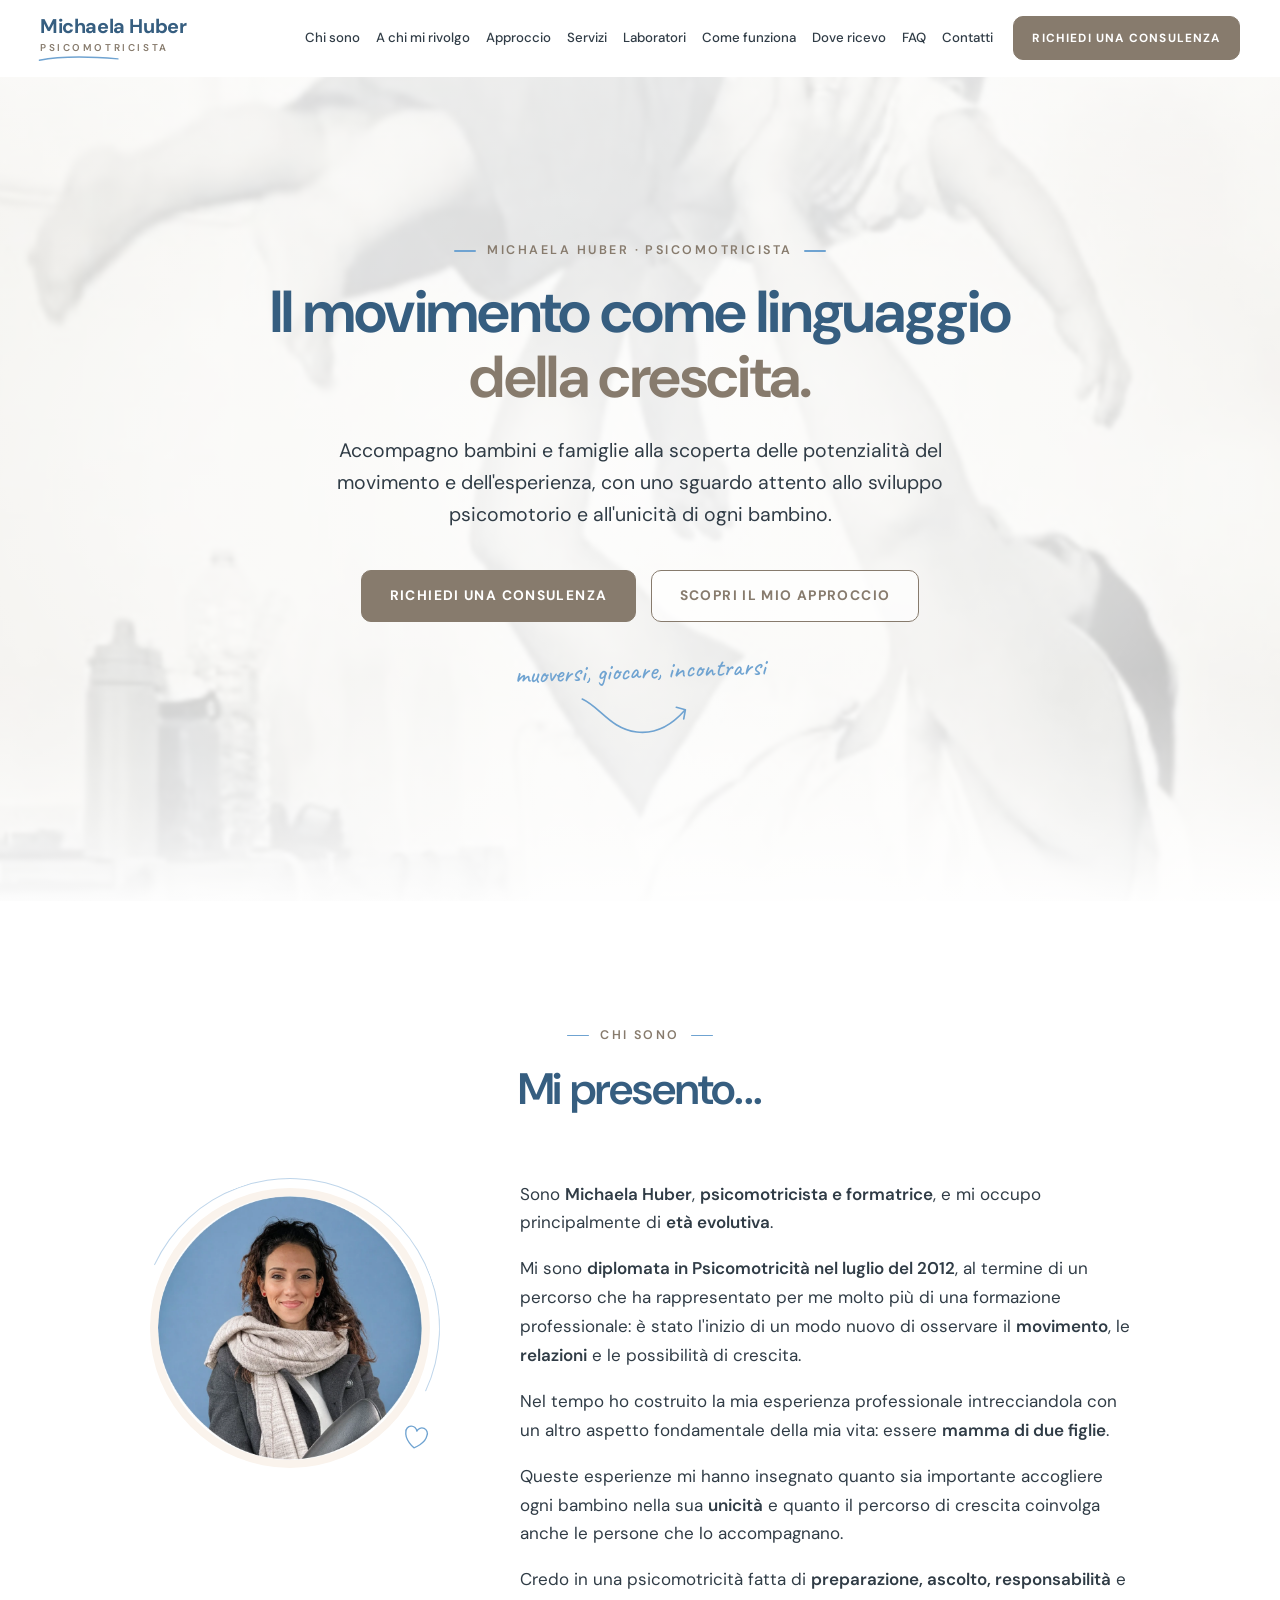
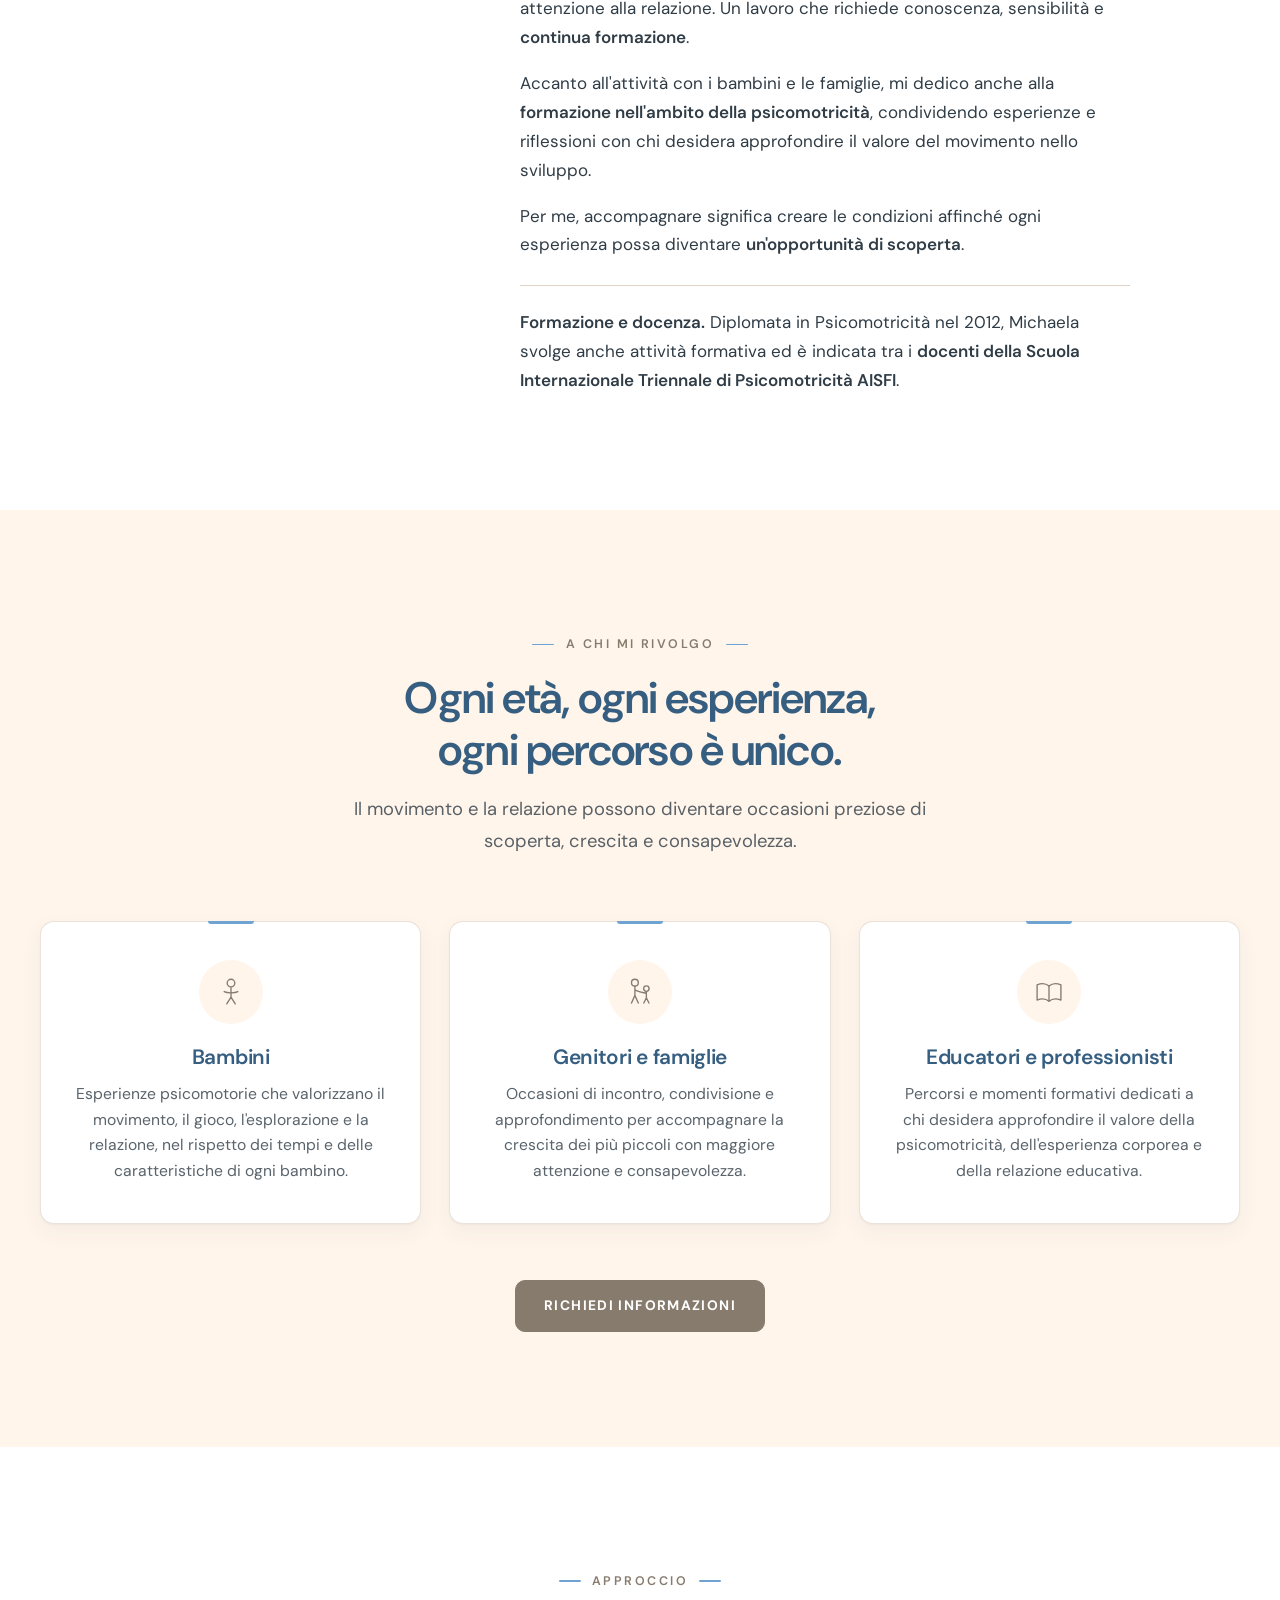
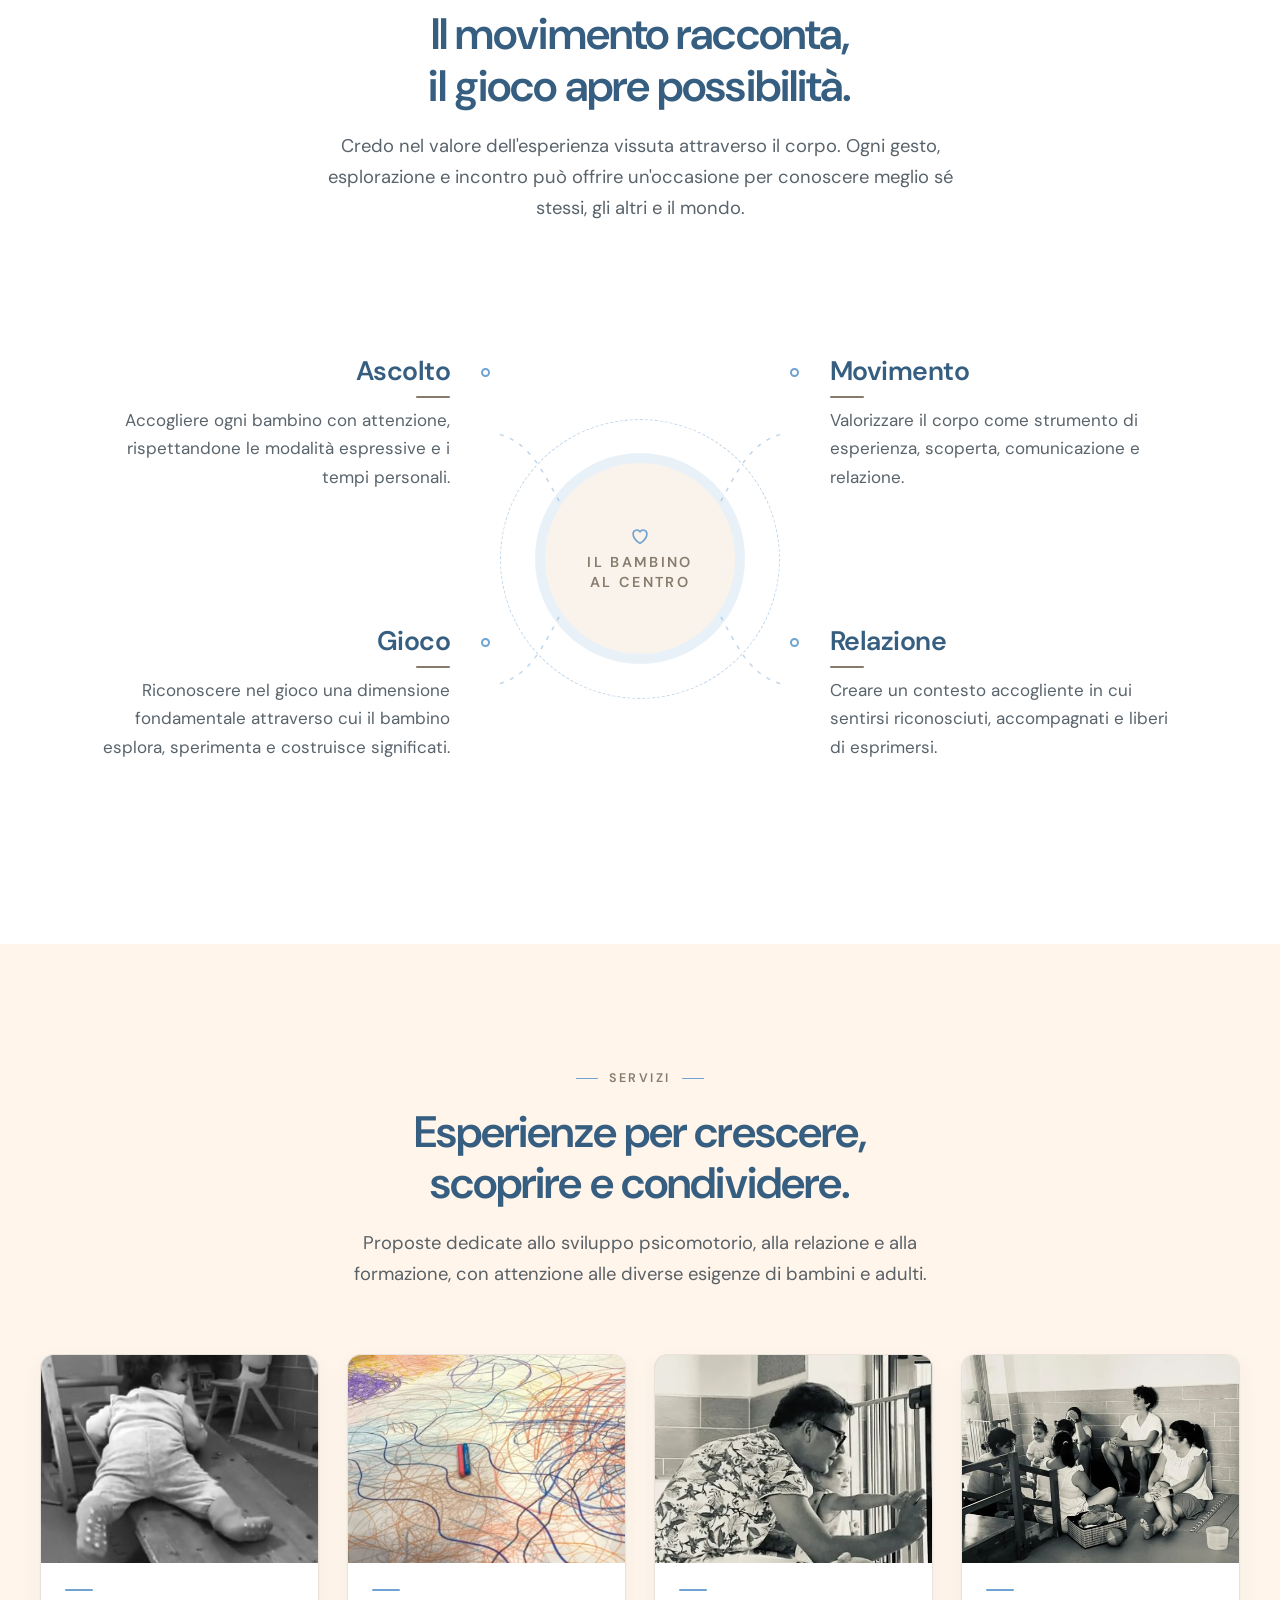
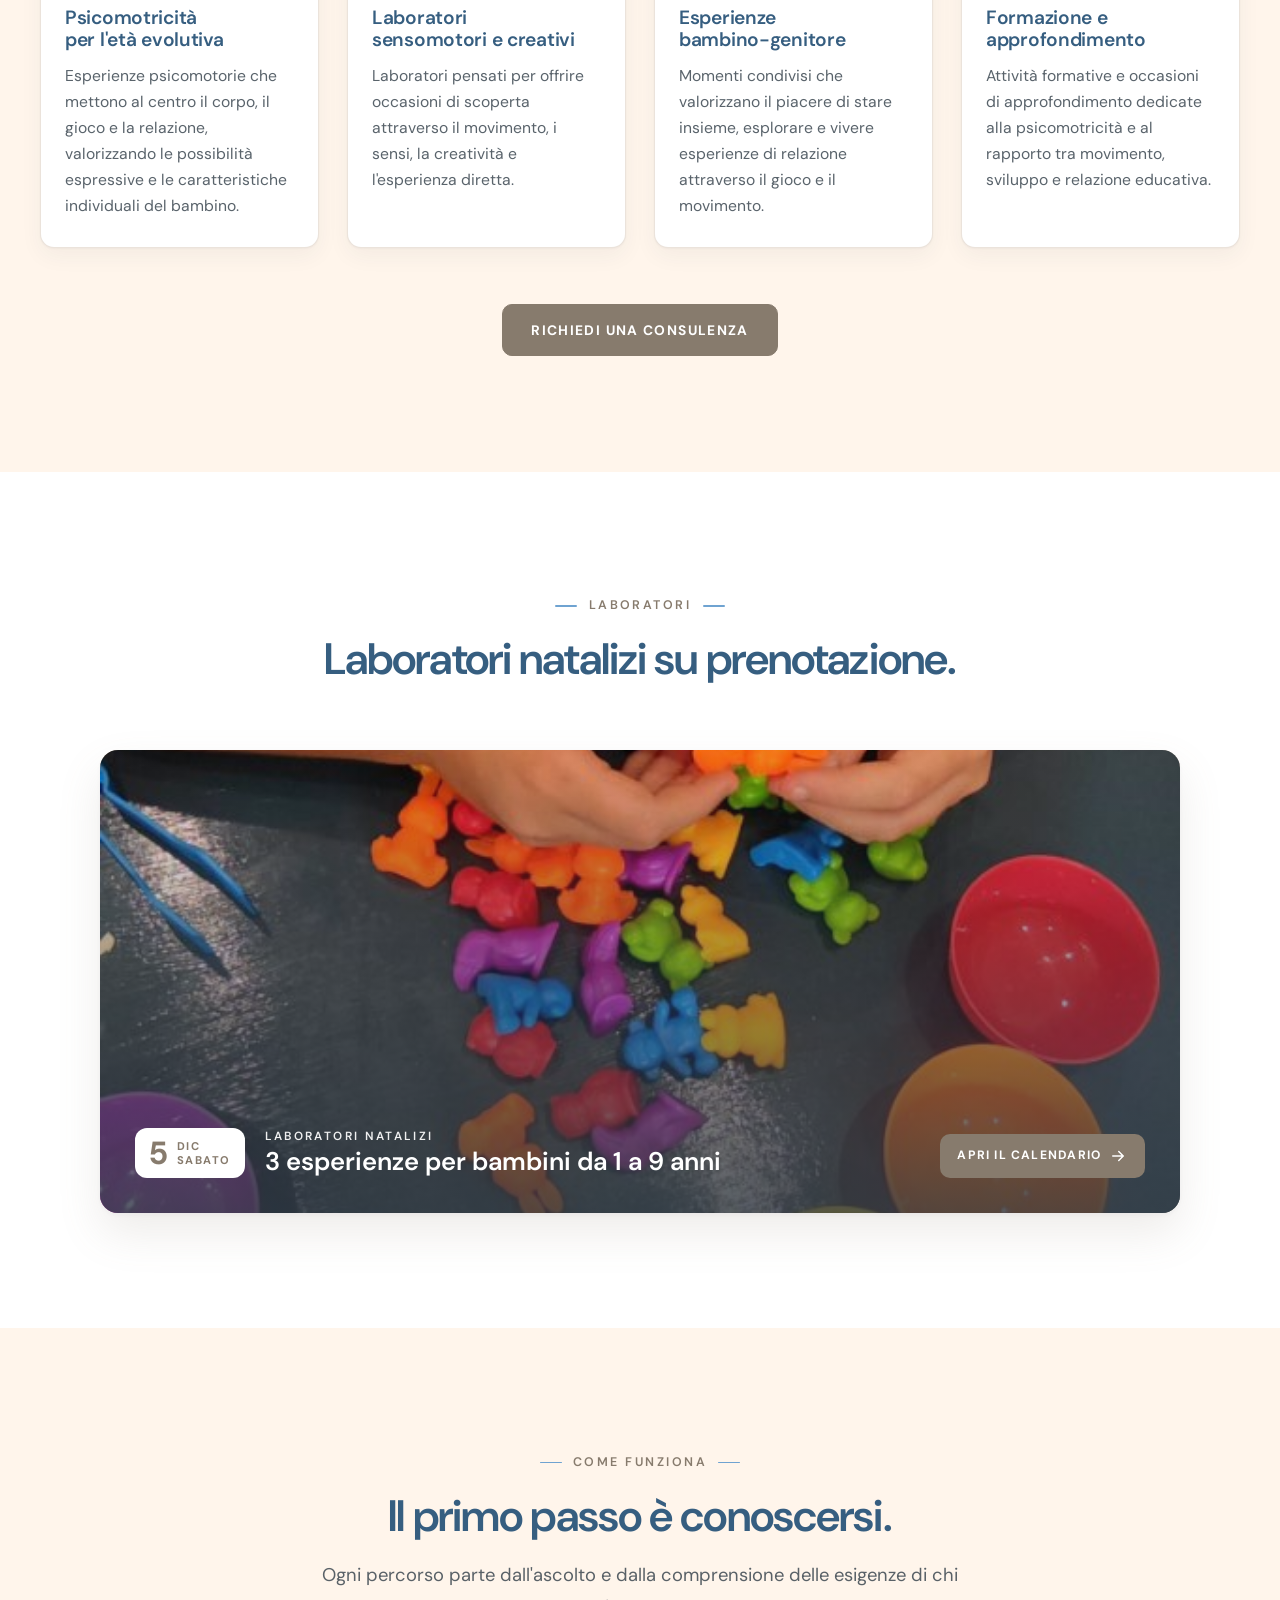
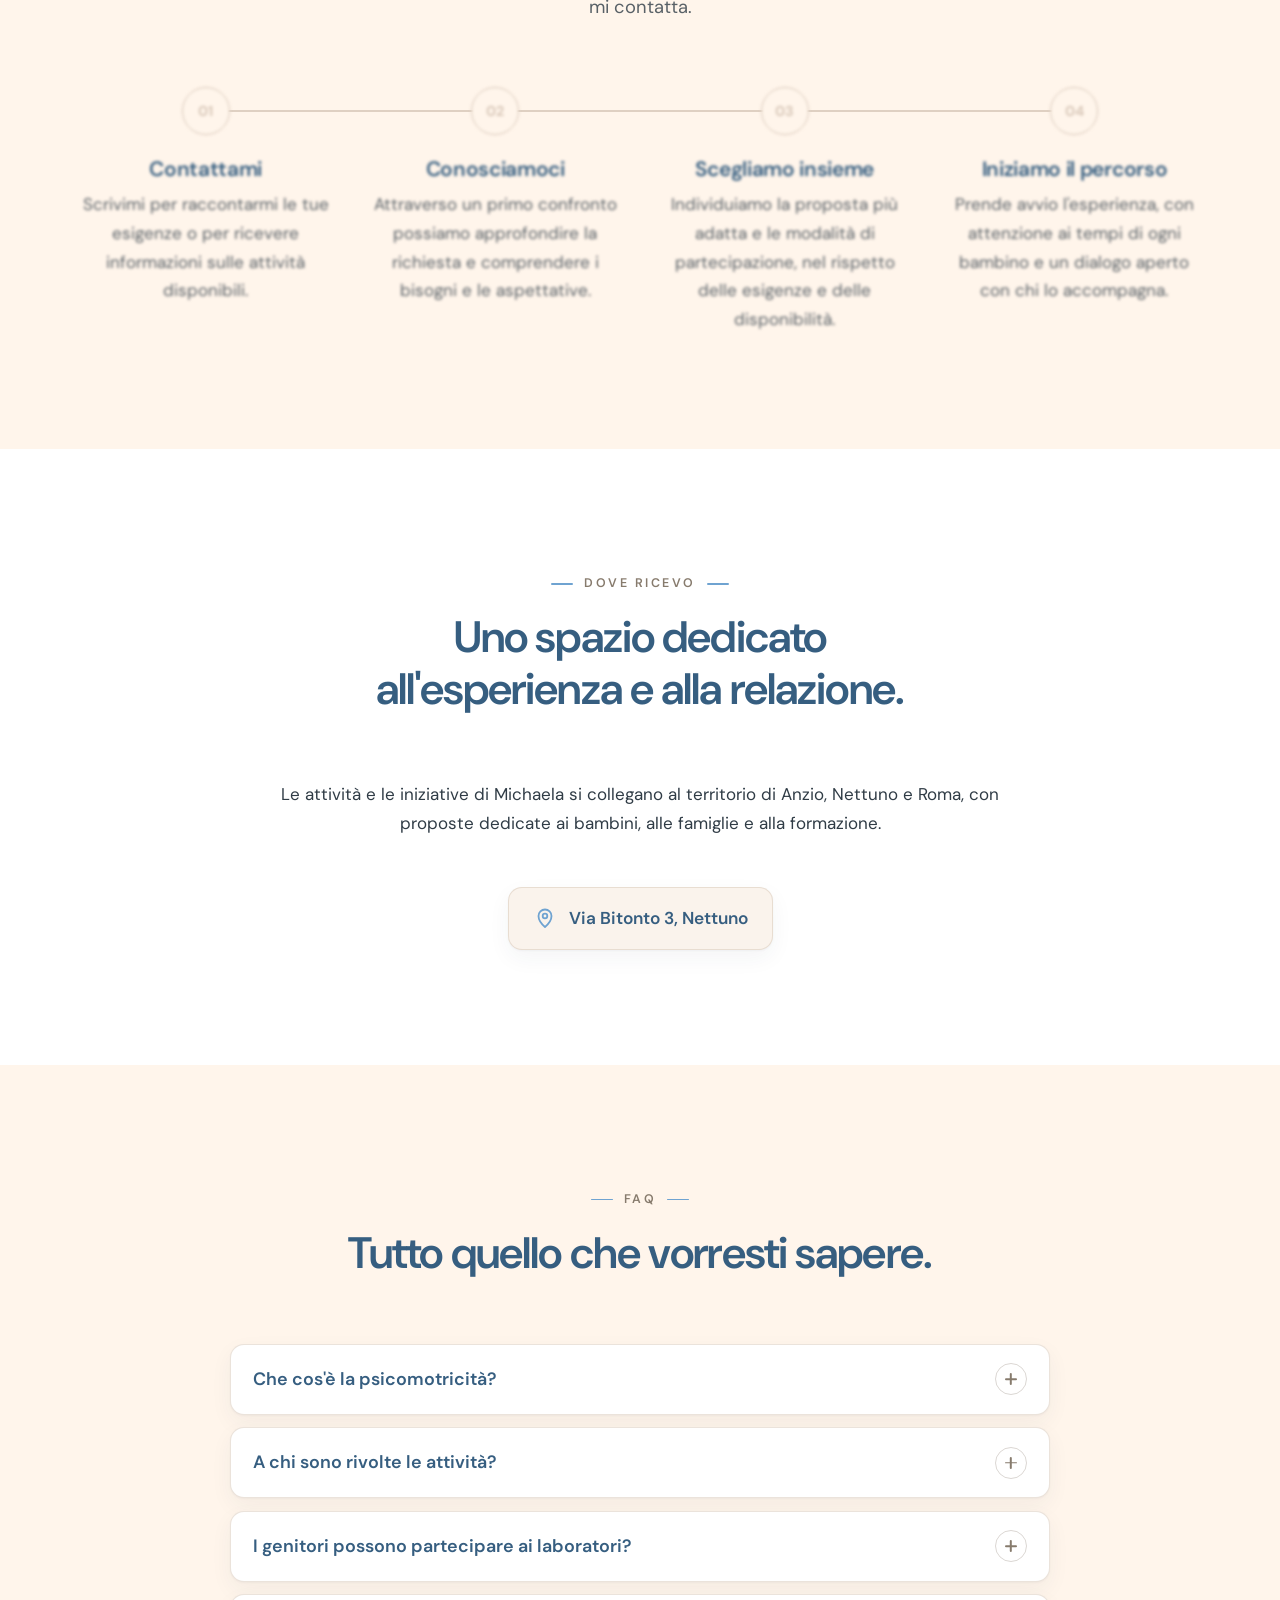
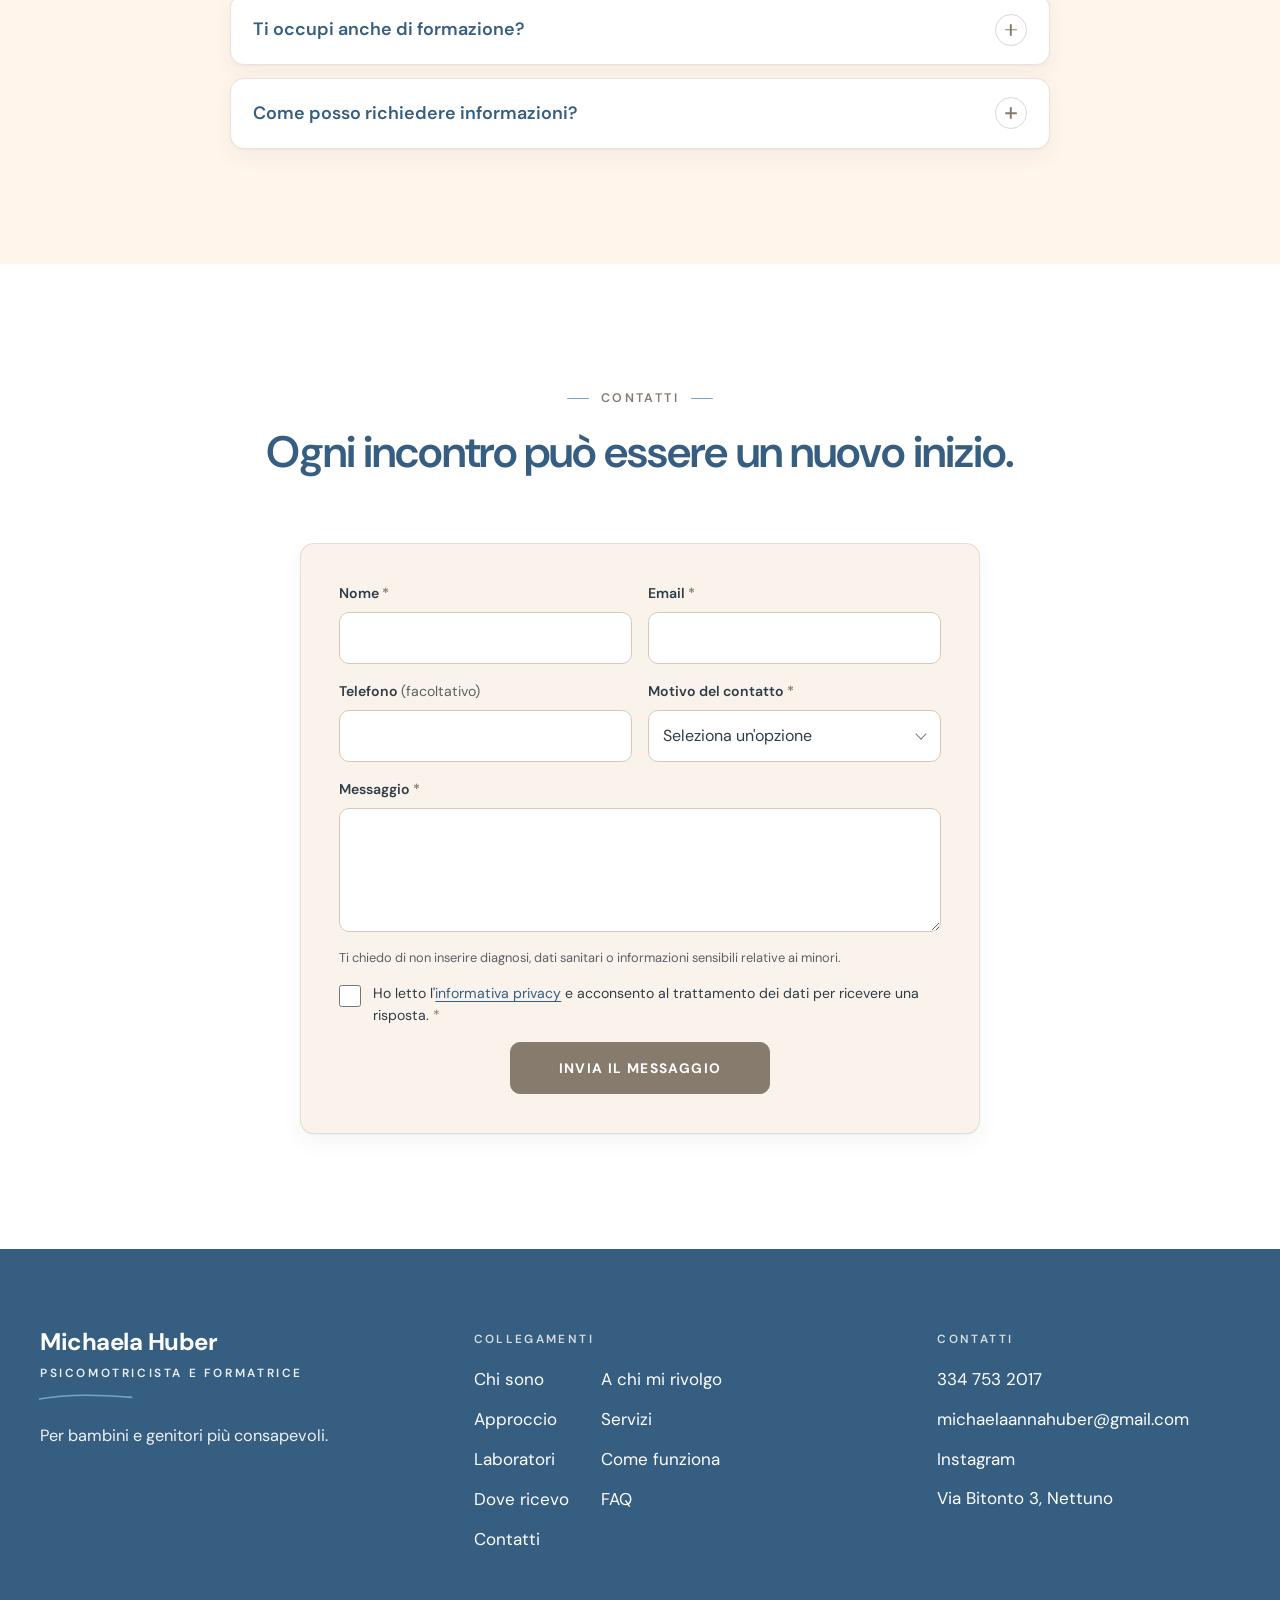
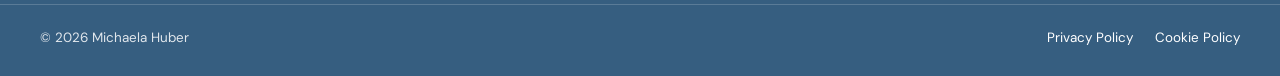
==== index.html @ 7f3aaf06 "Sito one-page Michaela Huber, psicomotricista e formatrice Co-Authored-By: Claude Opus 5.5 <noreply@" ====
<!doctype html>
<html lang="it">
<head>
  <meta charset="utf-8">
  <meta name="viewport" content="width=device-width, initial-scale=1">
  <title>Michaela Huber | Psicomotricista e Formatrice</title>
  <meta name="description" content="Scopri il percorso di Michaela Huber, psicomotricista e formatrice. Psicomotricità nell'età evolutiva, esperienze per bambini e famiglie e formazione.">
  <meta name="theme-color" content="#FFFFFF">
  <meta name="robots" content="index, follow">

  <meta property="og:type" content="website">
  <meta property="og:locale" content="it_IT">
  <meta property="og:title" content="Michaela Huber | Psicomotricista e Formatrice">
  <meta property="og:description" content="Psicomotricità nell'età evolutiva, esperienze per bambini e famiglie e formazione.">
  <meta property="og:image" content="assets/img/hero.jpg">

  <link rel="icon" href="data:image/svg+xml,%3Csvg xmlns='http://www.w3.org/2000/svg' viewBox='0 0 32 32'%3E%3Crect width='32' height='32' rx='8' fill='%23FFF5EB'/%3E%3Ctext x='16' y='21' font-family='Arial' font-weight='700' font-size='13' fill='%23877B6D' text-anchor='middle'%3EMH%3C/text%3E%3Cpath d='M8 25c5-2.5 11-2.5 16 0' stroke='%236FA3D1' stroke-width='1.6' fill='none' stroke-linecap='round'/%3E%3C/svg%3E">

  <link rel="preconnect" href="https://fonts.googleapis.com">
  <link rel="preconnect" href="https://fonts.gstatic.com" crossorigin>
  <link href="https://fonts.googleapis.com/css2?family=Caveat:wght@500;600&family=DM+Sans:opsz,wght@9..40,400;9..40,500;9..40,600;9..40,700&display=swap" rel="stylesheet">

  <link rel="preload" as="image" href="assets/img/hero.jpg">
  <link rel="stylesheet" href="assets/css/style.css">
  <script>document.documentElement.classList.add('js');</script>

  <script type="application/ld+json">
  {
    "@context": "https://schema.org",
    "@type": "Person",
    "name": "Michaela Huber",
    "jobTitle": "Psicomotricista e formatrice",
    "description": "Psicomotricista e formatrice, si occupa principalmente di età evolutiva.",
    "email": "mailto:michaelaannahuber@gmail.com",
    "telephone": "+39 334 753 2017",
    "image": "assets/img/michaela-huber.webp",
    "address": { "@type": "PostalAddress", "streetAddress": "Via Bitonto 3", "addressLocality": "Nettuno", "addressRegion": "RM", "addressCountry": "IT" },
    "sameAs": ["https://www.instagram.com/michaela.huber.psicomotricista/"],
    "knowsAbout": ["Psicomotricità", "Età evolutiva", "Formazione in psicomotricità", "Laboratori sensomotori"]
  }
  </script>
</head>
<body>

<a class="skip-link" href="#contenuto">Vai al contenuto</a>

<!-- ===================== HEADER ===================== -->
<header class="site-header" id="site-header">
  <div class="header-inner">
    <a href="#top" class="brand" aria-label="Michaela Huber, psicomotricista – torna all'inizio">
      <span class="brand-name">Michaela Huber</span>
      <span class="brand-role">Psicomotricista</span>
      <svg class="brand-stroke" viewBox="0 0 120 12" aria-hidden="true" focusable="false"><path d="M2 8.5C30 3 72 2.5 117 6.5"/></svg>
    </a>

    <nav class="main-nav" aria-label="Navigazione principale">
      <ul class="nav-list">
        <li><a href="#chi-sono">Chi sono</a></li>
        <li><a href="#a-chi-mi-rivolgo">A chi mi rivolgo</a></li>
        <li><a href="#approccio">Approccio</a></li>
        <li><a href="#servizi">Servizi</a></li>
        <li><a href="#laboratori">Laboratori</a></li>
        <li><a href="#come-funziona">Come funziona</a></li>
        <li><a href="#dove-ricevo">Dove ricevo</a></li>
        <li><a href="#faq">FAQ</a></li>
        <li><a href="#contatti">Contatti</a></li>
      </ul>
    </nav>

    <a href="#contatti" class="btn btn-primary btn-sm header-cta">Richiedi una consulenza</a>

    <button class="nav-toggle" type="button" aria-expanded="false" aria-controls="mobile-menu" aria-label="Apri il menu">
      <span class="nav-toggle-bars" aria-hidden="true"><span></span><span></span><span></span></span>
    </button>
  </div>

  <div class="mobile-menu" id="mobile-menu" hidden>
    <nav aria-label="Navigazione mobile">
      <ul>
        <li><a href="#chi-sono">Chi sono</a></li>
        <li><a href="#a-chi-mi-rivolgo">A chi mi rivolgo</a></li>
        <li><a href="#approccio">Approccio</a></li>
        <li><a href="#servizi">Servizi</a></li>
        <li><a href="#laboratori">Laboratori</a></li>
        <li><a href="#come-funziona">Come funziona</a></li>
        <li><a href="#dove-ricevo">Dove ricevo</a></li>
        <li><a href="#faq">FAQ</a></li>
        <li><a href="#contatti">Contatti</a></li>
      </ul>
      <a href="#contatti" class="btn btn-primary btn-block">Richiedi una consulenza</a>
    </nav>
  </div>
</header>

<main id="contenuto">

  <!-- ===================== HERO ===================== -->
  <section class="hero" id="top" aria-labelledby="hero-title">
    <div class="hero-media" aria-hidden="true">
      <img src="assets/img/hero.jpg" alt="" width="397" height="338" fetchpriority="high" decoding="async">
    </div>
    <div class="hero-overlay" aria-hidden="true"></div>

    <div class="container hero-content">
      <p class="eyebrow reveal">Michaela Huber · Psicomotricista</p>
      <h1 id="hero-title" class="reveal">
        <span class="h1-line">Il movimento come linguaggio</span>
        <span class="h1-line h1-accent">della crescita.</span>
      </h1>
      <p class="hero-lead reveal">Accompagno bambini e famiglie alla scoperta delle potenzialità del movimento e dell'esperienza, con uno sguardo attento allo sviluppo psicomotorio e all'unicità di ogni bambino.</p>
      <div class="hero-actions reveal">
        <a href="#contatti" class="btn btn-primary">Richiedi una consulenza</a>
        <a href="#approccio" class="btn btn-ghost">Scopri il mio approccio</a>
      </div>

      <div class="hero-doodle reveal" aria-hidden="true">
        <span class="hand-note">muoversi, giocare, incontrarsi</span>
        <svg viewBox="0 0 160 70" focusable="false">
          <path class="draw" d="M10 12c22 10 34 36 66 40 26 3 44-10 58-26"/>
          <path class="draw" d="M124 22l11 3-2 11"/>
        </svg>
      </div>
    </div>
  </section>

  <!-- ===================== CHI SONO (bianco) ===================== -->
  <section class="section bg-white" id="chi-sono" aria-labelledby="chi-sono-title">
    <div class="container about">
      <figure class="about-photo reveal">
        <div class="about-photo-ring">
          <img src="assets/img/michaela-huber.webp" alt="Ritratto di Michaela Huber, psicomotricista e formatrice" width="800" height="800" loading="lazy" decoding="async">
        </div>
        <svg class="about-doodle" viewBox="0 0 90 90" aria-hidden="true" focusable="false">
          <path d="M45 72s-24-14-24-32a12 12 0 0 1 24-6 12 12 0 0 1 24 6c0 18-24 32-24 32z"/>
        </svg>
      </figure>

      <header class="section-head about-head reveal">
        <p class="eyebrow">Chi sono</p>
        <h2 id="chi-sono-title">Mi presento...</h2>
      </header>

      <div class="about-text reveal">
        <p>Sono <strong>Michaela Huber</strong>, <strong>psicomotricista e formatrice</strong>, e mi occupo principalmente di <strong>età evolutiva</strong>.</p>
        <p>Mi sono <strong>diplomata in Psicomotricità nel luglio del 2012</strong>, al termine di un percorso che ha rappresentato per me molto più di una formazione professionale: è stato l'inizio di un modo nuovo di osservare il <strong>movimento</strong>, le <strong>relazioni</strong> e le possibilità di crescita.</p>
        <p>Nel tempo ho costruito la mia esperienza professionale intrecciandola con un altro aspetto fondamentale della mia vita: essere <strong>mamma di due figlie</strong>.</p>
        <p>Queste esperienze mi hanno insegnato quanto sia importante accogliere ogni bambino nella sua <strong>unicità</strong> e quanto il percorso di crescita coinvolga anche le persone che lo accompagnano.</p>
        <p>Credo in una psicomotricità fatta di <strong>preparazione, ascolto, responsabilità</strong> e attenzione alla relazione. Un lavoro che richiede conoscenza, sensibilità e <strong>continua formazione</strong>.</p>
        <p>Accanto all'attività con i bambini e le famiglie, mi dedico anche alla <strong>formazione nell'ambito della psicomotricità</strong>, condividendo esperienze e riflessioni con chi desidera approfondire il valore del movimento nello sviluppo.</p>
        <p>Per me, accompagnare significa creare le condizioni affinché ogni esperienza possa diventare <strong>un'opportunità di scoperta</strong>.</p>
        <p class="about-training"><strong>Formazione e docenza.</strong> Diplomata in Psicomotricità nel 2012, Michaela svolge anche attività formativa ed è indicata tra i <strong>docenti della Scuola Internazionale Triennale di Psicomotricità AISFI</strong>.</p>
      </div>
    </div>
  </section>

  <!-- ===================== A CHI MI RIVOLGO (crema) ===================== -->
  <section class="section bg-cream" id="a-chi-mi-rivolgo" aria-labelledby="target-title">
    <div class="container">
      <header class="section-head reveal">
        <p class="eyebrow">A chi mi rivolgo</p>
        <h2 id="target-title">Ogni età, ogni esperienza, ogni percorso è&nbsp;unico.</h2>
        <p class="section-lead">Il movimento e la relazione possono diventare occasioni preziose di scoperta, crescita e consapevolezza.</p>
      </header>

      <ul class="card-grid card-grid-3" role="list">
        <li class="card card-target reveal">
          <span class="card-icon" aria-hidden="true">
            <svg viewBox="0 0 40 40" focusable="false"><circle cx="20" cy="9.5" r="4.5"/><path d="M20 15v11M12 19.5c3 2 13 2 16 0M20 26l-5 8M20 26l5 8"/></svg>
          </span>
          <h3>Bambini</h3>
          <p>Esperienze psicomotorie che valorizzano il movimento, il gioco, l'esplorazione e la relazione, nel rispetto dei tempi e delle caratteristiche di ogni bambino.</p>
        </li>
        <li class="card card-target reveal">
          <span class="card-icon" aria-hidden="true">
            <svg viewBox="0 0 40 40" focusable="false"><circle cx="14" cy="9" r="4"/><circle cx="27.5" cy="16" r="3.2"/><path d="M14 13.5v10.5l-4 9M14 24l4 9M27.5 19.8v7l-3 6.2M27.5 26.8l3 6.2M14 17.5c4 2.5 9 3 13.5 4"/></svg>
          </span>
          <h3>Genitori e famiglie</h3>
          <p>Occasioni di incontro, condivisione e approfondimento per accompagnare la crescita dei più piccoli con maggiore attenzione e consapevolezza.</p>
        </li>
        <li class="card card-target reveal">
          <span class="card-icon" aria-hidden="true">
            <svg viewBox="0 0 40 40" focusable="false"><path d="M6 11.5c5-2 10-2 14 1.5 4-3.5 9-3.5 14-1.5v18c-5-2-10-2-14 1.5-4-3.5-9-3.5-14-1.5z"/><path d="M20 13v17.5"/></svg>
          </span>
          <h3>Educatori e professionisti</h3>
          <p>Percorsi e momenti formativi dedicati a chi desidera approfondire il valore della psicomotricità, dell'esperienza corporea e della relazione educativa.</p>
        </li>
      </ul>

      <div class="section-cta reveal">
        <a href="#contatti" class="btn btn-primary">Richiedi informazioni</a>
      </div>
    </div>
  </section>

  <!-- ===================== APPROCCIO (bianco) ===================== -->
  <section class="section bg-white" id="approccio" aria-labelledby="approccio-title">
    <div class="container">
      <header class="section-head reveal">
        <p class="eyebrow">Approccio</p>
        <h2 id="approccio-title">Il movimento racconta, il gioco apre&nbsp;possibilità.</h2>
        <p class="section-lead">Credo nel valore dell'esperienza vissuta attraverso il corpo. Ogni gesto, esplorazione e incontro può offrire un'occasione per conoscere meglio sé stessi, gli altri e il mondo.</p>
      </header>

      <div class="orbit reveal">
        <svg class="orbit-lines" viewBox="0 0 1000 560" preserveAspectRatio="none" aria-hidden="true" focusable="false">
          <path class="draw" d="M430 230 C 410 190, 400 160, 368 150"/>
          <path class="draw" d="M570 230 C 590 190, 600 160, 632 150"/>
          <path class="draw" d="M430 330 C 410 370, 400 400, 368 410"/>
          <path class="draw" d="M570 330 C 590 370, 600 400, 632 410"/>
        </svg>

        <div class="orbit-core" aria-hidden="true">
          <div class="orbit-ring"></div>
          <div class="orbit-ring orbit-ring-2"></div>
          <div class="orbit-center">
            <svg class="mini-heart" viewBox="0 0 24 24" focusable="false"><path d="M12 20s-7.5-4.6-7.5-10.2A4 4 0 0 1 12 7.6a4 4 0 0 1 7.5 2.2C19.5 15.4 12 20 12 20z"/></svg>
            <span class="orbit-label">il bambino<br>al centro</span>
          </div>
        </div>

        <ul class="orbit-list" role="list">
          <li class="orbit-item orbit-tl">
            <h3>Ascolto</h3>
            <p>Accogliere ogni bambino con attenzione, rispettandone le modalità espressive e i tempi personali.</p>
          </li>
          <li class="orbit-item orbit-tr">
            <h3>Movimento</h3>
            <p>Valorizzare il corpo come strumento di esperienza, scoperta, comunicazione e relazione.</p>
          </li>
          <li class="orbit-item orbit-bl">
            <h3>Gioco</h3>
            <p>Riconoscere nel gioco una dimensione fondamentale attraverso cui il bambino esplora, sperimenta e costruisce significati.</p>
          </li>
          <li class="orbit-item orbit-br">
            <h3>Relazione</h3>
            <p>Creare un contesto accogliente in cui sentirsi riconosciuti, accompagnati e liberi di esprimersi.</p>
          </li>
        </ul>
      </div>
    </div>
  </section>

  <!-- ===================== SERVIZI (crema) ===================== -->
  <section class="section bg-cream" id="servizi" aria-labelledby="servizi-title">
    <div class="container">
      <header class="section-head reveal">
        <p class="eyebrow">Servizi</p>
        <h2 id="servizi-title">Esperienze per crescere, scoprire e&nbsp;condividere.</h2>
        <p class="section-lead">Proposte dedicate allo sviluppo psicomotorio, alla relazione e alla formazione, con attenzione alle diverse esigenze di bambini e adulti.</p>
      </header>

      <ul class="card-grid card-grid-4" role="list">
        <li class="card card-service reveal">
          <div class="card-media">
            <img src="assets/img/servizio-psicomotricita.jpg" alt="Una bambina piccola si arrampica a carponi su una panca inclinata in legno" width="289" height="279" loading="lazy" decoding="async">
          </div>
          <div class="card-body">
            <h3>Psicomotricità per l'età evolutiva</h3>
            <p>Esperienze psicomotorie che mettono al centro il corpo, il gioco e la relazione, valorizzando le possibilità espressive e le caratteristiche individuali del bambino.</p>
          </div>
        </li>
        <li class="card card-service reveal">
          <div class="card-media">
            <img src="assets/img/servizio-laboratori.jpg" alt="Un grande foglio ricoperto di segni e tracce colorate fatte con i pastelli" width="399" height="356" loading="lazy" decoding="async">
          </div>
          <div class="card-body">
            <h3>Laboratori sensomotori e creativi</h3>
            <p>Laboratori pensati per offrire occasioni di scoperta attraverso il movimento, i sensi, la creatività e l'esperienza diretta.</p>
          </div>
        </li>
        <li class="card card-service reveal">
          <div class="card-media">
            <img src="assets/img/servizio-bambino-genitore.jpg" alt="Un adulto e un bambino guardano insieme oltre un cancelletto, vicini e complici" width="340" height="386" loading="lazy" decoding="async">
          </div>
          <div class="card-body">
            <h3>Esperienze bambino-genitore</h3>
            <p>Momenti condivisi che valorizzano il piacere di stare insieme, esplorare e vivere esperienze di relazione attraverso il gioco e il movimento.</p>
          </div>
        </li>
        <li class="card card-service reveal">
          <div class="card-media">
            <img src="assets/img/servizio-formazione.jpg" alt="Un gruppo di adulti seduti a terra in cerchio durante un incontro, con una bambina" width="575" height="414" loading="lazy" decoding="async">
          </div>
          <div class="card-body">
            <h3>Formazione e approfondimento</h3>
            <p>Attività formative e occasioni di approfondimento dedicate alla psicomotricità e al rapporto tra movimento, sviluppo e relazione educativa.</p>
          </div>
        </li>
      </ul>

      <div class="section-cta reveal">
        <a href="#contatti" class="btn btn-primary">Richiedi una consulenza</a>
      </div>
    </div>
  </section>

  <!-- ===================== LABORATORI (bianco) ===================== -->
  <section class="section bg-white" id="laboratori" aria-labelledby="lab-title">
    <div class="container">
      <header class="section-head reveal">
        <p class="eyebrow">Laboratori</p>
        <h2 id="lab-title">Laboratori natalizi su&nbsp;prenotazione.</h2>
      </header>

      <button type="button" class="lab-cover reveal" id="lab-open" aria-haspopup="dialog" aria-controls="lab-dialog">
        <img src="assets/img/laboratori-copertina.jpg" alt="" width="575" height="405" loading="lazy" decoding="async">
        <span class="lab-cover-shade" aria-hidden="true"></span>
        <span class="lab-cover-content">
          <span class="lab-cover-date">
            <span class="lab-cover-day">5</span>
            <span class="lab-cover-month">dic<br>sabato</span>
          </span>
          <span class="lab-cover-text">
            <span class="lab-cover-kicker">Laboratori natalizi</span>
            <span class="lab-cover-title">3 esperienze per bambini da 1 a 9 anni</span>
          </span>
          <span class="lab-cover-cta">Apri il calendario
            <svg viewBox="0 0 24 24" aria-hidden="true" focusable="false"><path d="M5 12h13M13 6l6 6-6 6"/></svg>
          </span>
        </span>
      </button>
    </div>

    <dialog class="lab-dialog" id="lab-dialog" aria-labelledby="lab-dialog-title">
      <div class="lab-dialog-inner">
        <button type="button" class="lab-close" data-close aria-label="Chiudi il calendario">
          <svg viewBox="0 0 24 24" aria-hidden="true" focusable="false"><path d="M6 6l12 12M18 6L6 18"/></svg>
        </button>

        <p class="eyebrow">Calendario laboratori</p>
        <h2 id="lab-dialog-title" class="lab-dialog-title">Laboratori natalizi</h2>

        <div class="lab-layout">
          <div class="cal" aria-label="Dicembre 2026">
            <p class="cal-month">Dicembre 2026</p>
            <div class="cal-grid" role="presentation">
              <span class="cal-dow">L</span><span class="cal-dow">M</span><span class="cal-dow">M</span><span class="cal-dow">G</span><span class="cal-dow">V</span><span class="cal-dow">S</span><span class="cal-dow">D</span>
              <span></span>
              <span>1</span><span>2</span><span>3</span><span>4</span><span class="cal-event" aria-label="Sabato 5 dicembre: 3 laboratori">5</span><span>6</span>
              <span>7</span><span>8</span><span>9</span><span>10</span><span>11</span><span>12</span><span>13</span>
              <span>14</span><span>15</span><span>16</span><span>17</span><span>18</span><span>19</span><span>20</span>
              <span>21</span><span>22</span><span>23</span><span>24</span><span>25</span><span>26</span><span>27</span>
              <span>28</span><span>29</span><span>30</span><span>31</span>
            </div>
            <p class="cal-legend"><span class="cal-dot" aria-hidden="true"></span> Sabato 5 dicembre · 3 laboratori</p>
          </div>

          <ul class="lab-list" role="list">
            <li class="lab-item">
              <p class="lab-time">10.00 – 11.00</p>
              <h3>Tracce d'Inverno</h3>
              <p class="lab-desc">Esplorazioni sensomotorie condivise per piccolissimi e genitori.</p>
              <p class="lab-age">Bambini da 1 a 2 anni con il genitore</p>
              <button type="button" class="btn btn-primary btn-sm" data-book="Tracce d'Inverno – sabato 5 dicembre, 10.00–11.00 (1-2 anni con il genitore)">Prenota</button>
            </li>
            <li class="lab-item">
              <p class="lab-time">11.15 – 12.15</p>
              <h3>Storie da Vivere</h3>
              <p class="lab-desc">Laboratorio creativo con lettura animata.</p>
              <p class="lab-age">Bambini dai 3 ai 5 anni</p>
              <button type="button" class="btn btn-primary btn-sm" data-book="Storie da Vivere – sabato 5 dicembre, 11.15–12.15 (3-5 anni)">Prenota</button>
            </li>
            <li class="lab-item">
              <p class="lab-time">15.00 – 16.30</p>
              <h3>Un sasso per te</h3>
              <p class="lab-desc">Lettura e atelier artistico coi sassi.</p>
              <p class="lab-age">Bambini dai 6 ai 9 anni</p>
              <button type="button" class="btn btn-primary btn-sm" data-book="Un sasso per te – sabato 5 dicembre, 15.00–16.30 (6-9 anni)">Prenota</button>
            </li>
          </ul>
        </div>
        <p class="lab-note">Partecipazione su prenotazione · Via Bitonto 3, Nettuno</p>
      </div>
    </dialog>
  </section>

  <!-- ===================== COME FUNZIONA (crema) ===================== -->
  <section class="section bg-cream" id="come-funziona" aria-labelledby="come-title">
    <div class="container">
      <header class="section-head reveal">
        <p class="eyebrow">Come funziona</p>
        <h2 id="come-title">Il primo passo è conoscersi.</h2>
        <p class="section-lead">Ogni percorso parte dall'ascolto e dalla comprensione delle esigenze di chi mi contatta.</p>
      </header>

      <div class="journey" id="journey">
        <div class="journey-track" aria-hidden="true"><span class="journey-fill"></span></div>
        <ol class="journey-steps" role="list">
          <li class="jstep">
            <span class="jstep-dot" aria-hidden="true"><span>01</span></span>
            <h3><span class="visually-hidden">Passaggio 1: </span>Contattami</h3>
            <p>Scrivimi per raccontarmi le tue esigenze o per ricevere informazioni sulle attività disponibili.</p>
          </li>
          <li class="jstep">
            <span class="jstep-dot" aria-hidden="true"><span>02</span></span>
            <h3><span class="visually-hidden">Passaggio 2: </span>Conosciamoci</h3>
            <p>Attraverso un primo confronto possiamo approfondire la richiesta e comprendere i bisogni e le aspettative.</p>
          </li>
          <li class="jstep">
            <span class="jstep-dot" aria-hidden="true"><span>03</span></span>
            <h3><span class="visually-hidden">Passaggio 3: </span>Scegliamo insieme</h3>
            <p>Individuiamo la proposta più adatta e le modalità di partecipazione, nel rispetto delle esigenze e delle disponibilità.</p>
          </li>
          <li class="jstep">
            <span class="jstep-dot" aria-hidden="true"><span>04</span></span>
            <h3><span class="visually-hidden">Passaggio 4: </span>Iniziamo il percorso</h3>
            <p>Prende avvio l'esperienza, con attenzione ai tempi di ogni bambino e un dialogo aperto con chi lo accompagna.</p>
          </li>
        </ol>
      </div>
    </div>
  </section>

  <!-- ===================== DOVE RICEVO (bianco) ===================== -->
  <section class="section bg-white" id="dove-ricevo" aria-labelledby="dove-title">
    <div class="container">
      <header class="section-head reveal">
        <p class="eyebrow">Dove ricevo</p>
        <h2 id="dove-title">Uno spazio dedicato all'esperienza e alla&nbsp;relazione.</h2>
      </header>

      <div class="where reveal">
        <p>Le attività e le iniziative di Michaela si collegano al territorio di Anzio, Nettuno e Roma, con proposte dedicate ai bambini, alle famiglie e alla formazione.</p>
        <a class="address-box" href="https://www.google.com/maps/search/?api=1&query=Via+Bitonto+3+Nettuno" target="_blank" rel="noopener">
          <svg viewBox="0 0 24 24" aria-hidden="true" focusable="false"><path d="M12 21s-6.5-5.6-6.5-11a6.5 6.5 0 0 1 13 0c0 5.4-6.5 11-6.5 11z"/><circle cx="12" cy="10" r="2.3"/></svg>
          <span>Via Bitonto 3, Nettuno<span class="visually-hidden"> (apre la mappa in una nuova scheda)</span></span>
        </a>
      </div>
    </div>
  </section>

  <!-- ===================== FAQ (crema) ===================== -->
  <section class="section bg-cream" id="faq" aria-labelledby="faq-title">
    <div class="container">
      <header class="section-head reveal">
        <p class="eyebrow">FAQ</p>
        <h2 id="faq-title">Tutto quello che vorresti sapere.</h2>
      </header>

      <div class="faq reveal">
        <div class="faq-item">
          <h3 class="faq-q"><button type="button" aria-expanded="false" aria-controls="faq-a1" id="faq-q1"><span>Che cos'è la psicomotricità?</span><span class="faq-icon" aria-hidden="true"></span></button></h3>
          <div class="faq-a" id="faq-a1" role="region" aria-labelledby="faq-q1">
            <div class="faq-a-inner"><p>Per me la psicomotricità è un modo di valorizzare il rapporto tra movimento, esperienza corporea, espressione e relazione. Nell'età evolutiva, il gioco e l'esplorazione possono diventare strumenti importanti per accompagnare il percorso di crescita.</p></div>
          </div>
        </div>
        <div class="faq-item">
          <h3 class="faq-q"><button type="button" aria-expanded="false" aria-controls="faq-a2" id="faq-q2"><span>A chi sono rivolte le attività?</span><span class="faq-icon" aria-hidden="true"></span></button></h3>
          <div class="faq-a" id="faq-a2" role="region" aria-labelledby="faq-q2">
            <div class="faq-a-inner"><p>Lavoro principalmente nell'ambito dell'età evolutiva e propongo esperienze rivolte anche alle famiglie e ai professionisti dell'educazione. Le fasce d'età e le attività disponibili possono variare in base alla proposta.</p></div>
          </div>
        </div>
        <div class="faq-item">
          <h3 class="faq-q"><button type="button" aria-expanded="false" aria-controls="faq-a3" id="faq-q3"><span>I genitori possono partecipare ai laboratori?</span><span class="faq-icon" aria-hidden="true"></span></button></h3>
          <div class="faq-a" id="faq-a3" role="region" aria-labelledby="faq-q3">
            <div class="faq-a-inner"><p>Sì, alcune delle esperienze che propongo prevedono la partecipazione condivisa di bambini e genitori. Le modalità dipendono dal laboratorio e le comunico per ciascuna iniziativa.</p></div>
          </div>
        </div>
        <div class="faq-item">
          <h3 class="faq-q"><button type="button" aria-expanded="false" aria-controls="faq-a4" id="faq-q4"><span>Ti occupi anche di formazione?</span><span class="faq-icon" aria-hidden="true"></span></button></h3>
          <div class="faq-a" id="faq-a4" role="region" aria-labelledby="faq-q4">
            <div class="faq-a-inner"><p>Sì, la formazione è parte del mio percorso professionale: sono tra i docenti della Scuola Internazionale Triennale di Psicomotricità AISFI.</p></div>
          </div>
        </div>
        <div class="faq-item">
          <h3 class="faq-q"><button type="button" aria-expanded="false" aria-controls="faq-a5" id="faq-q5"><span>Come posso richiedere informazioni?</span><span class="faq-icon" aria-hidden="true"></span></button></h3>
          <div class="faq-a" id="faq-a5" role="region" aria-labelledby="faq-q5">
            <div class="faq-a-inner"><p>Puoi chiamarmi al <a href="tel:+393347532017">334 753 2017</a>, scrivermi a <a href="mailto:michaelaannahuber@gmail.com">michaelaannahuber@gmail.com</a>, contattarmi sul mio profilo <a href="https://www.instagram.com/michaela.huber.psicomotricista/" target="_blank" rel="noopener">Instagram</a> oppure compilare il modulo qui sotto: ti risponderò il prima possibile.</p></div>
          </div>
        </div>
      </div>
    </div>
  </section>

  <!-- ===================== CONTATTI (bianco) ===================== -->
  <section class="section bg-white" id="contatti" aria-labelledby="contatti-title">
    <div class="container">
      <header class="section-head reveal">
        <p class="eyebrow">Contatti</p>
        <h2 id="contatti-title">Ogni incontro può essere un nuovo&nbsp;inizio.</h2>
      </header>

      <div class="contact-form-wrap reveal">
        <form class="contact-form" id="contact-form" novalidate>
          <div class="field-row">
            <div class="field">
              <label for="f-nome">Nome <span class="req" aria-hidden="true">*</span></label>
              <input id="f-nome" name="nome" type="text" autocomplete="name" required>
              <p class="field-error" id="f-nome-err"></p>
            </div>
            <div class="field">
              <label for="f-email">Email <span class="req" aria-hidden="true">*</span></label>
              <input id="f-email" name="email" type="email" autocomplete="email" required>
              <p class="field-error" id="f-email-err"></p>
            </div>
          </div>

          <div class="field-row">
            <div class="field">
              <label for="f-tel">Telefono <span class="optional">(facoltativo)</span></label>
              <input id="f-tel" name="telefono" type="tel" autocomplete="tel" inputmode="tel">
            </div>
            <div class="field">
              <label for="f-motivo">Motivo del contatto <span class="req" aria-hidden="true">*</span></label>
              <div class="select-wrap">
                <select id="f-motivo" name="motivo" required>
                  <option value="">Seleziona un'opzione</option>
                  <option>Informazioni sulla psicomotricità</option>
                  <option>Laboratori per bambini</option>
                  <option>Attività bambino-genitore</option>
                  <option>Formazione</option>
                  <option>Altre informazioni</option>
                </select>
              </div>
              <p class="field-error" id="f-motivo-err"></p>
            </div>
          </div>

          <div class="field">
            <label for="f-messaggio">Messaggio <span class="req" aria-hidden="true">*</span></label>
            <textarea id="f-messaggio" name="messaggio" rows="4" required aria-describedby="f-messaggio-hint"></textarea>
            <p class="field-hint" id="f-messaggio-hint">Ti chiedo di non inserire diagnosi, dati sanitari o informazioni sensibili relative ai minori.</p>
            <p class="field-error" id="f-messaggio-err"></p>
          </div>

          <div class="hp" aria-hidden="true">
            <label for="f-sito">Lascia vuoto questo campo</label>
            <input id="f-sito" name="_gotcha" type="text" tabindex="-1" autocomplete="off">
          </div>

          <div class="field field-check">
            <input id="f-privacy" name="privacy" type="checkbox" required>
            <label for="f-privacy">Ho letto l'<a href="privacy-policy.html">informativa privacy</a> e acconsento al trattamento dei dati per ricevere una risposta. <span class="req" aria-hidden="true">*</span></label>
            <p class="field-error" id="f-privacy-err"></p>
          </div>

          <button type="submit" class="btn btn-primary btn-submit">Invia il messaggio</button>
          <p class="form-status" id="form-status" role="status" aria-live="polite"></p>
        </form>
      </div>
    </div>
  </section>

</main>

<!-- ===================== FOOTER ===================== -->
<footer class="site-footer">
  <div class="container footer-inner">
    <div class="footer-brand">
      <p class="footer-name">Michaela Huber</p>
      <p class="footer-role">Psicomotricista e formatrice</p>
      <svg class="footer-stroke" viewBox="0 0 120 12" aria-hidden="true" focusable="false"><path d="M2 8.5C30 3 72 2.5 117 6.5"/></svg>
      <p class="footer-tagline">Per bambini e genitori più consapevoli.</p>
    </div>

    <nav class="footer-col footer-nav" aria-label="Collegamenti nel footer">
      <p class="footer-title">Collegamenti</p>
      <ul>
        <li><a href="#chi-sono">Chi sono</a></li>
        <li><a href="#a-chi-mi-rivolgo">A chi mi rivolgo</a></li>
        <li><a href="#approccio">Approccio</a></li>
        <li><a href="#servizi">Servizi</a></li>
        <li><a href="#laboratori">Laboratori</a></li>
        <li><a href="#come-funziona">Come funziona</a></li>
        <li><a href="#dove-ricevo">Dove ricevo</a></li>
        <li><a href="#faq">FAQ</a></li>
        <li><a href="#contatti">Contatti</a></li>
      </ul>
    </nav>

    <div class="footer-col">
      <p class="footer-title">Contatti</p>
      <ul>
        <li><a href="tel:+393347532017">334 753 2017</a></li>
        <li><a href="mailto:michaelaannahuber@gmail.com">michaelaannahuber@gmail.com</a></li>
        <li><a href="https://www.instagram.com/michaela.huber.psicomotricista/" target="_blank" rel="noopener">Instagram<span class="visually-hidden"> (si apre in una nuova scheda)</span></a></li>
        <li>Via Bitonto 3, Nettuno</li>
      </ul>
    </div>
  </div>

  <div class="container footer-bottom">
    <p>© <span id="year">2026</span> Michaela Huber</p>
    <ul class="footer-legal">
      <li><a href="privacy-policy.html">Privacy Policy</a></li>
      <li><a href="cookie-policy.html">Cookie Policy</a></li>
    </ul>
  </div>
</footer>

<script src="assets/js/main.js" defer></script>
</body>
</html>
---- assets/css/style.css ----
/* ==========================================================
   Michaela Huber — Psicomotricista e formatrice
   Sfondi sezione alternati: #FFFFFF / #FFF5EB
   Accenti e CTA: #877B6D · Tocchi azzurri: #6FA3D1
   Palette di supporto: #FAF3EC #365E80 #D8C7B8 #303C46
   ========================================================== */

:root {
  --white: #FFFFFF;
  --cream: #FFF5EB;
  --ivory: #FAF3EC;
  --accent: #877B6D;
  --sky: #6FA3D1;
  --blue: #365E80;
  --sand: #D8C7B8;
  --ink: #303C46;

  --ink-soft: rgba(48, 60, 70, .8);
  --line: rgba(216, 199, 184, .8);
  --line-soft: rgba(216, 199, 184, .5);
  --sky-15: rgba(111, 163, 209, .15);
  --sky-30: rgba(111, 163, 209, .3);
  --sky-45: rgba(111, 163, 209, .45);
  --accent-15: rgba(135, 123, 109, .15);
  --accent-30: rgba(135, 123, 109, .3);
  --shadow-sm: 0 1px 2px rgba(48, 60, 70, .04), 0 8px 22px rgba(48, 60, 70, .05);
  --shadow-md: 0 2px 4px rgba(48, 60, 70, .04), 0 20px 44px rgba(135, 123, 109, .14);

  --font-sans: "DM Sans", system-ui, -apple-system, "Segoe UI", Roboto, Arial, sans-serif;
  --font-hand: "Caveat", "Segoe Print", cursive;

  --container: 1200px;
  --gutter: clamp(1rem, 4vw, 2.5rem);
  --section-y: clamp(4.5rem, 9vw, 7.5rem);
  --radius: 14px;
  --radius-sm: 10px;
  --header-h: 76px;

  --ease: cubic-bezier(.22, .61, .36, 1);
  --t-fast: 220ms;
  --t-med: 420ms;
  color-scheme: light;
}

/* ---------- Reset ---------- */
*, *::before, *::after { box-sizing: border-box; }
html { -webkit-text-size-adjust: 100%; scroll-behavior: smooth; }
body {
  margin: 0; font-family: var(--font-sans);
  font-size: clamp(1rem, .96rem + .2vw, 1.0625rem); line-height: 1.7;
  color: var(--ink); background: var(--white);
  -webkit-font-smoothing: antialiased; overflow-x: hidden;
}
img, svg { display: block; max-width: 100%; }
img { height: auto; }
a { color: var(--blue); text-underline-offset: .2em; text-decoration-thickness: 1px; }
a:hover { color: var(--accent); }
h1, h2, h3 { margin: 0; color: var(--blue); font-weight: 600; line-height: 1.18; letter-spacing: -.015em; text-wrap: balance; }
p { margin: 0 0 1em; }
p:last-child { margin-bottom: 0; }
ul, ol { margin: 0; padding: 0; }
[role="list"] { list-style: none; }
button, input, select, textarea { font: inherit; color: inherit; }
[hidden] { display: none !important; }
strong { font-weight: 600; color: var(--ink); }
:focus-visible { outline: 2px solid var(--accent); outline-offset: 3px; border-radius: 4px; }

.visually-hidden { position: absolute !important; width: 1px; height: 1px; padding: 0; margin: -1px; overflow: hidden; clip: rect(0 0 0 0); white-space: nowrap; border: 0; }
.skip-link { position: absolute; left: 1rem; top: -100px; z-index: 300; background: var(--accent); color: var(--white); padding: .75rem 1rem; border-radius: 8px; font-weight: 600; text-decoration: none; }
.skip-link:focus { top: 1rem; color: var(--white); }

.container { width: 100%; max-width: calc(var(--container) + var(--gutter) * 2); margin-inline: auto; padding-inline: var(--gutter); }
section[id] { scroll-margin-top: calc(var(--header-h) + 4px); }

/* ---------- Sezioni ---------- */
.section { padding-block: var(--section-y); position: relative; overflow-x: clip; }
.bg-white { background: var(--white); }
.bg-cream { background: var(--cream); }
/* superfici: sempre diverse dallo sfondo della sezione */
.bg-white { --surface: var(--ivory); }
.bg-cream { --surface: var(--white); }

.eyebrow {
  display: inline-flex; align-items: center; gap: .7rem; margin: 0 0 1.1rem;
  font-size: .78rem; font-weight: 600; letter-spacing: .2em; text-transform: uppercase; color: var(--accent);
}
.eyebrow::before, .eyebrow::after { content: ""; width: 22px; height: 1.5px; border-radius: 2px; background: var(--sky); }
h1 { font-size: clamp(2.1rem, 1.3rem + 3.4vw, 3.7rem); font-weight: 650; letter-spacing: -.028em; line-height: 1.1; }
h2 { font-size: clamp(1.75rem, 1.25rem + 2.1vw, 2.75rem); letter-spacing: -.02em; }
h3 { font-size: clamp(1.15rem, 1.08rem + .3vw, 1.3rem); }

.section-head { max-width: 760px; margin: 0 auto clamp(2.5rem, 5vw, 4rem); text-align: center; }
.section-lead { margin: 1.1rem auto 0; max-width: 640px; font-size: clamp(1.03rem, 1rem + .25vw, 1.15rem); color: var(--ink-soft); }
.section-cta { display: flex; justify-content: center; margin-top: clamp(2.5rem, 5vw, 3.5rem); }

.hand-note { font-family: var(--font-hand); font-size: clamp(1.35rem, 1.2rem + .5vw, 1.65rem); font-weight: 500; color: var(--sky); line-height: 1.1; }

/* ---------- Bottoni ---------- */
.btn {
  display: inline-flex; align-items: center; justify-content: center; gap: .5rem;
  min-height: 52px; padding: .9rem 1.75rem;
  border: 1.5px solid var(--accent); border-radius: 10px;
  background: var(--accent); color: var(--white);
  font-size: .86rem; font-weight: 700; letter-spacing: .1em; text-transform: uppercase;
  text-decoration: none; text-align: center; line-height: 1.25; cursor: pointer;
  transition: box-shadow var(--t-fast) var(--ease), transform var(--t-fast) var(--ease), background-color var(--t-fast), color var(--t-fast), border-color var(--t-fast);
}
.btn:hover { color: var(--white); box-shadow: 0 0 0 4px var(--sky-45), 0 10px 24px rgba(135, 123, 109, .22); transform: translateY(-1px); }
.btn:active { transform: none; }
.btn:focus-visible { outline: 2px solid var(--ink); outline-offset: 3px; }
.btn-ghost { background: transparent; color: var(--accent); }
.btn-ghost:hover { background: var(--white); color: var(--accent); border-color: var(--sky); box-shadow: 0 0 0 4px var(--sky-30); }
.btn-sm { min-height: 44px; padding: .7rem 1.15rem; font-size: .74rem; }
.btn-block { width: 100%; }

/* ==========================================================
   HEADER
   ========================================================== */
.site-header {
  position: sticky; top: 0; z-index: 100;
  background: rgba(255, 255, 255, .94);
  -webkit-backdrop-filter: saturate(1.2) blur(10px); backdrop-filter: saturate(1.2) blur(10px);
  border-bottom: 1px solid transparent;
  transition: border-color var(--t-fast), box-shadow var(--t-fast);
}
.site-header.is-scrolled { border-color: var(--line-soft); box-shadow: 0 6px 24px rgba(48, 60, 70, .05); }
.header-inner {
  display: flex; align-items: center; gap: 1.25rem; min-height: var(--header-h);
  max-width: 1440px; margin-inline: auto; padding-inline: var(--gutter);
}
.brand { position: relative; display: inline-flex; flex-direction: column; flex: none; text-decoration: none; padding-bottom: 6px; margin-right: auto; line-height: 1; }
.brand-name { font-size: 1.24rem; font-weight: 700; letter-spacing: -.02em; color: var(--blue); white-space: nowrap; }
.brand-role { margin-top: .38rem; font-size: .62rem; font-weight: 600; letter-spacing: .26em; text-transform: uppercase; color: var(--accent); }
.brand-stroke { position: absolute; left: -2px; bottom: -4px; width: 82px; height: 9px; }
.brand-stroke path, .footer-stroke path { fill: none; stroke: var(--sky); stroke-width: 2; stroke-linecap: round; }

.main-nav, .header-cta { display: none; }
.nav-list { display: flex; align-items: center; gap: clamp(.85rem, 1.25vw, 1.5rem); list-style: none; }
.nav-list a {
  position: relative; display: inline-block; padding: .5rem 0; white-space: nowrap;
  font-size: clamp(.8rem, .62rem + .26vw, .9rem); font-weight: 500; color: var(--ink); text-decoration: none;
}
.nav-list a::after { content: ""; position: absolute; left: 0; right: 0; bottom: .2rem; height: 1.5px; border-radius: 2px; background: var(--sky); transform: scaleX(0); transform-origin: left; transition: transform var(--t-fast) var(--ease); }
.nav-list a:hover, .nav-list a[aria-current="true"] { color: var(--accent); }
.nav-list a:hover::after, .nav-list a[aria-current="true"]::after { transform: scaleX(1); }

.nav-toggle { display: inline-flex; align-items: center; justify-content: center; width: 48px; height: 48px; margin-right: -8px; border: 0; background: transparent; border-radius: 10px; cursor: pointer; }
.nav-toggle-bars { position: relative; width: 24px; height: 16px; }
.nav-toggle-bars span { position: absolute; left: 0; height: 2px; border-radius: 2px; background: var(--accent); transition: transform var(--t-fast) var(--ease), opacity var(--t-fast), top var(--t-fast) var(--ease); }
.nav-toggle-bars span:nth-child(1) { top: 0; width: 24px; }
.nav-toggle-bars span:nth-child(2) { top: 7px; width: 18px; }
.nav-toggle-bars span:nth-child(3) { top: 14px; width: 24px; }
.nav-toggle[aria-expanded="true"] .nav-toggle-bars span:nth-child(1) { top: 7px; transform: rotate(45deg); }
.nav-toggle[aria-expanded="true"] .nav-toggle-bars span:nth-child(2) { opacity: 0; }
.nav-toggle[aria-expanded="true"] .nav-toggle-bars span:nth-child(3) { top: 7px; transform: rotate(-45deg); }

.mobile-menu { position: absolute; left: 0; right: 0; top: 100%; background: var(--white); border-top: 1px solid var(--line-soft); box-shadow: 0 24px 40px rgba(48, 60, 70, .10); max-height: calc(100vh - var(--header-h)); overflow-y: auto; animation: menuIn var(--t-fast) var(--ease); }
.mobile-menu nav { padding: .5rem var(--gutter) 1.5rem; }
.mobile-menu ul { list-style: none; margin-bottom: 1.25rem; }
.mobile-menu li + li { border-top: 1px solid var(--line-soft); }
.mobile-menu ul a { display: flex; align-items: center; min-height: 50px; font-size: 1.05rem; font-weight: 500; color: var(--ink); text-decoration: none; }
.mobile-menu ul a:hover { color: var(--accent); }
@keyframes menuIn { from { opacity: 0; transform: translateY(-6px); } to { opacity: 1; transform: none; } }

/* desktop: tutte le voci su una riga + CTA a destra; burger solo da mobile/tablet */
@media (min-width: 1100px) {
  .main-nav { display: block; }
  .header-cta { display: inline-flex; flex: none; }
  .nav-toggle, .mobile-menu { display: none !important; }
  .header-inner { gap: clamp(1rem, 1.6vw, 2rem); }
}
@media (min-width: 1100px) and (max-width: 1279px) {
  .brand-name { font-size: 1.1rem; }
  .header-cta { padding-inline: .9rem; font-size: .68rem; letter-spacing: .07em; }
}

/* ==========================================================
   HERO
   ========================================================== */
.hero {
  position: relative; isolation: isolate; overflow: hidden; display: flex; align-items: center;
  min-height: clamp(580px, calc(100svh - var(--header-h)), 880px);
  padding-block: clamp(4.5rem, 10vh, 7.5rem) clamp(4rem, 9vh, 6.5rem);
  background: var(--white); text-align: center;
}
.hero-media { position: absolute; inset: 0; z-index: -2; }
.hero-media img { width: 100%; height: 100%; object-fit: cover; object-position: 50% 30%; filter: blur(1.5px); transform: scale(1.04); }
.hero-overlay {
  position: absolute; inset: 0; z-index: -1;
  background:
    radial-gradient(ellipse 68% 64% at 50% 50%, rgba(255, 255, 255, .92) 0%, rgba(255, 255, 255, .84) 55%, rgba(255, 255, 255, .66) 100%),
    linear-gradient(180deg, rgba(255, 255, 255, .5) 0%, rgba(255, 255, 255, 0) 25%, rgba(255, 255, 255, 0) 72%, rgba(255, 255, 255, .95) 100%);
}
.hero-content { display: flex; flex-direction: column; align-items: center; max-width: 1040px; }
.h1-line { display: block; }
.h1-accent { color: var(--accent); }
@media (min-width: 900px) { .h1-line { white-space: nowrap; } }
.hero-lead { max-width: 640px; margin: 1.6rem auto 0; font-size: clamp(1.05rem, .98rem + .4vw, 1.22rem); line-height: 1.65; color: var(--ink); }
.hero-actions { display: flex; flex-wrap: wrap; justify-content: center; gap: .9rem; margin-top: 2.4rem; }
.hero-actions .btn-ghost { background: rgba(255, 255, 255, .7); }
.hero-doodle { margin-top: 2.2rem; display: flex; flex-direction: column; align-items: center; }
.hero-doodle .hand-note { transform: rotate(-2deg); }
.hero-doodle svg { width: 132px; height: 58px; margin-top: .2rem; }
.hero-doodle path { fill: none; stroke: var(--sky); stroke-width: 2; stroke-linecap: round; stroke-linejoin: round; }

.js .draw { stroke-dasharray: 1000; stroke-dashoffset: 1000; }
.js .is-visible .draw { animation: draw 1.6s var(--ease) .3s forwards; }
.js .hero-doodle.is-visible .draw + .draw { animation-delay: 1.2s; }
@keyframes draw { to { stroke-dashoffset: 0; } }

/* ==========================================================
   CHI SONO
   ========================================================== */
.about { display: grid; grid-template-columns: 1fr; grid-template-areas: "photo" "head" "text"; column-gap: clamp(3rem, 7vw, 6rem); }
.about-photo { grid-area: photo; position: relative; margin: 0 auto 2.25rem; width: min(70%, 220px); }
.about-head { grid-area: head; }
.about-text { grid-area: text; max-width: 660px; margin-inline: auto; }
.about-photo-ring { position: relative; border-radius: 50%; aspect-ratio: 1 / 1; padding: 8px; background: var(--ivory); }
.about-photo-ring::before { content: ""; position: absolute; inset: -10px; border-radius: 50%; border: 1.5px solid var(--sky-45); border-left-color: transparent; border-bottom-color: transparent; transform: rotate(-20deg); }
.about-photo img { width: 100%; height: 100%; aspect-ratio: 1 / 1; object-fit: cover; object-position: 50% 35%; border-radius: 50%; }
.about-doodle { position: absolute; right: -6px; bottom: 4%; width: 40px; height: 40px; transform: rotate(10deg); }
.about-doodle path { fill: none; stroke: var(--sky); stroke-width: 3; stroke-linejoin: round; }
.about-text p { color: var(--ink); }
.about-training { margin-top: 1.6rem !important; padding-top: 1.4rem; border-top: 1px solid var(--line); }

@media (min-width: 900px) {
  .about { grid-template-columns: 280px minmax(0, 1fr); grid-template-areas: "head head" "photo text"; align-items: start; max-width: 1060px; }
  .about-photo { width: 100%; margin: .5rem 0 0; position: sticky; top: calc(var(--header-h) + 2.5rem); }
  .about-text { margin-inline: 0; max-width: none; }
}

/* ==========================================================
   CARD
   ========================================================== */
.card-grid { display: grid; gap: clamp(1.1rem, 2.2vw, 1.75rem); list-style: none; }
.card {
  position: relative; display: flex; flex-direction: column; height: 100%;
  background: var(--surface, var(--white)); border: 1px solid var(--line-soft); border-radius: var(--radius); box-shadow: var(--shadow-sm);
  transition: transform var(--t-med) var(--ease), box-shadow var(--t-med) var(--ease), border-color var(--t-med);
}
.card:hover { transform: translateY(-3px); box-shadow: var(--shadow-md); border-color: var(--sky-30); }
.card h3 { margin-bottom: .7rem; }
.card p { color: var(--ink-soft); font-size: .98rem; line-height: 1.65; }

.card-grid-3 { grid-template-columns: 1fr; max-width: 520px; margin-inline: auto; }
.card-target { padding: clamp(1.9rem, 3vw, 2.5rem) clamp(1.6rem, 2.6vw, 2.2rem); text-align: center; align-items: center; }
.card-target::before { content: ""; position: absolute; top: -1px; left: 50%; width: 46px; height: 3px; border-radius: 0 0 3px 3px; background: var(--sky); transform: translateX(-50%); }
.card-icon { display: grid; place-items: center; width: 64px; height: 64px; margin-bottom: 1.3rem; border-radius: 50%; background: var(--cream); }
.card-icon svg { width: 34px; height: 34px; }
.card-icon svg * { fill: none; stroke: var(--accent); stroke-width: 1.6; stroke-linecap: round; stroke-linejoin: round; }
@media (min-width: 820px) { .card-grid-3 { grid-template-columns: repeat(3, 1fr); max-width: none; } }

/* servizi: 4 card identiche */
.card-grid-4 { grid-template-columns: 1fr; max-width: 520px; margin-inline: auto; grid-auto-rows: 1fr; }
.card-service { overflow: hidden; }
.card-media { position: relative; aspect-ratio: 4 / 3; overflow: hidden; background: var(--sand); flex: none; }
.card-media img { width: 100%; height: 100%; object-fit: cover; transition: transform 700ms var(--ease); }
.card-service:nth-child(3) .card-media img { object-position: 50% 20%; }
.card-service:hover .card-media img { transform: scale(1.04); }
.card-body { flex: 1; padding: 1.6rem 1.5rem 1.8rem; }
.card-body::before { content: ""; display: block; width: 28px; height: 2px; border-radius: 2px; margin-bottom: 1rem; background: var(--sky); }
.card-service h3 { font-size: clamp(1.1rem, 1.05rem + .2vw, 1.2rem); }
@media (min-width: 640px) { .card-grid-4 { grid-template-columns: repeat(2, 1fr); max-width: none; } }
@media (min-width: 1100px) { .card-grid-4 { grid-template-columns: repeat(4, 1fr); } }

/* ==========================================================
   APPROCCIO — composizione "orbita", senza box né numeri
   ========================================================== */
.orbit { position: relative; max-width: 1080px; margin-inline: auto; }
.orbit-lines { display: none; }
.orbit-core { position: relative; width: 190px; height: 190px; margin: 0 auto 2.75rem; display: grid; place-items: center; }
.orbit-ring { position: absolute; inset: 0; border-radius: 50%; border: 1.5px dashed var(--sky-45); }
.orbit-ring-2 { inset: 16%; border: 0; background: var(--ivory); box-shadow: 0 0 0 10px var(--sky-15); }
.orbit-center { position: relative; display: flex; flex-direction: column; align-items: center; gap: .3rem; text-align: center; }
.orbit-label { font-size: .8rem; font-weight: 600; letter-spacing: .16em; text-transform: uppercase; line-height: 1.4; color: var(--accent); }
.mini-heart { width: 22px; height: 22px; }
.mini-heart path { fill: none; stroke: var(--sky); stroke-width: 1.8; stroke-linejoin: round; }

.orbit-list { position: relative; display: grid; gap: 2.2rem; list-style: none; padding-left: 1.75rem; }
.orbit-list::before { content: ""; position: absolute; left: 5px; top: .6rem; bottom: .6rem; width: 1px; background: linear-gradient(var(--sky-45), var(--accent-30)); }
.orbit-item { position: relative; }
.orbit-item::before { content: ""; position: absolute; left: calc(-1.75rem + 1px); top: .45rem; width: 9px; height: 9px; border-radius: 50%; background: var(--white); border: 2px solid var(--sky); }
.orbit-item h3 { margin-bottom: .5rem; font-size: clamp(1.35rem, 1.2rem + .6vw, 1.75rem); font-weight: 600; letter-spacing: -.02em; color: var(--blue); }
.orbit-item h3::after { content: ""; display: block; width: 34px; height: 2px; margin-top: .55rem; border-radius: 2px; background: var(--accent); }
.orbit-item p { color: var(--ink-soft); max-width: 420px; }

@media (min-width: 900px) {
  .orbit { display: grid; grid-template-columns: minmax(0, 1fr) 300px minmax(0, 1fr); grid-template-rows: auto auto; align-items: center; min-height: 540px; }
  .orbit-lines { display: block; position: absolute; inset: 0; width: 100%; height: 100%; pointer-events: none; }
  .orbit-lines path { fill: none; stroke: var(--sky-45); stroke-width: 1.5; stroke-dasharray: 4 7; vector-effect: non-scaling-stroke; }
  .js .orbit-lines .draw { stroke-dasharray: 4 7; stroke-dashoffset: 0; opacity: 0; transition: opacity 1s var(--ease) .4s; }
  .js .orbit.is-visible .orbit-lines .draw { animation: none; opacity: 1; }
  .orbit-core { grid-column: 2; grid-row: 1 / span 2; width: 280px; height: 280px; margin: 0 auto; }
  .orbit-label { font-size: .9rem; }
  .orbit-list { display: contents; }
  .orbit-list::before { display: none; }
  .orbit-item { padding: 1.5rem 0; }
  .orbit-item::before { top: auto; }
  .orbit-tl { grid-column: 1; grid-row: 1; text-align: right; padding-right: 2.5rem; }
  .orbit-tr { grid-column: 3; grid-row: 1; padding-left: 2.5rem; }
  .orbit-bl { grid-column: 1; grid-row: 2; text-align: right; padding-right: 2.5rem; }
  .orbit-br { grid-column: 3; grid-row: 2; padding-left: 2.5rem; }
  .orbit-tl::before, .orbit-bl::before { left: auto; right: 0; top: 2.3rem; }
  .orbit-tr::before, .orbit-br::before { left: 0; top: 2.3rem; }
  .orbit-tl h3::after, .orbit-bl h3::after { margin-left: auto; }
  .orbit-tl p, .orbit-bl p { margin-left: auto; }
  /* cerchio che "respira" una volta all'ingresso */
  .js .orbit.is-visible .orbit-ring { animation: ringIn 1.2s var(--ease) both; }
  @keyframes ringIn { from { transform: scale(.85) rotate(-25deg); opacity: 0; } to { transform: none; opacity: 1; } }
}

/* ==========================================================
   LABORATORI
   ========================================================== */
.lab-cover {
  position: relative; display: block; width: 100%; max-width: 1080px; margin-inline: auto; padding: 0;
  aspect-ratio: 16 / 10; border: 0; border-radius: 18px; overflow: hidden; cursor: pointer; text-align: left;
  background: var(--sand); box-shadow: var(--shadow-md); isolation: isolate;
  transition: transform var(--t-med) var(--ease), box-shadow var(--t-med) var(--ease);
}
.lab-cover img { position: absolute; inset: 0; width: 100%; height: 100%; object-fit: cover; z-index: -2; transition: transform 900ms var(--ease); }
.lab-cover-shade { position: absolute; inset: 0; z-index: -1; background: linear-gradient(0deg, rgba(48, 60, 70, .82) 0%, rgba(48, 60, 70, .45) 45%, rgba(48, 60, 70, .05) 100%); }
.lab-cover:hover { transform: translateY(-3px); box-shadow: 0 0 0 4px var(--sky-30), var(--shadow-md); }
.lab-cover:hover img { transform: scale(1.04); }
.lab-cover:focus-visible { outline: 3px solid var(--sky); outline-offset: 4px; }
.lab-cover-content { position: absolute; left: 0; right: 0; bottom: 0; display: flex; flex-wrap: wrap; align-items: flex-end; gap: 1rem 1.25rem; padding: clamp(1.1rem, 3vw, 2.2rem); color: var(--white); }
.lab-cover-date { display: flex; align-items: center; gap: .55rem; padding: .55rem .85rem; border-radius: 12px; background: var(--white); color: var(--accent); }
.lab-cover-day { font-size: 2rem; font-weight: 700; line-height: 1; }
.lab-cover-month { font-size: .7rem; font-weight: 700; letter-spacing: .14em; text-transform: uppercase; line-height: 1.25; }
.lab-cover-text { display: flex; flex-direction: column; flex: 1 1 220px; }
.lab-cover-kicker { font-size: .74rem; font-weight: 600; letter-spacing: .2em; text-transform: uppercase; opacity: .92; }
.lab-cover-title { font-size: clamp(1.1rem, 1rem + .8vw, 1.6rem); font-weight: 600; line-height: 1.25; }
.lab-cover-cta { display: inline-flex; align-items: center; gap: .5rem; min-height: 44px; padding: .65rem 1.1rem; border-radius: 10px; background: var(--accent); font-size: .76rem; font-weight: 700; letter-spacing: .1em; text-transform: uppercase; }
.lab-cover-cta svg { width: 18px; height: 18px; transition: transform var(--t-fast) var(--ease); }
.lab-cover-cta svg path { fill: none; stroke: currentColor; stroke-width: 2; stroke-linecap: round; stroke-linejoin: round; }
.lab-cover:hover .lab-cover-cta svg { transform: translateX(4px); }
@media (min-width: 760px) { .lab-cover { aspect-ratio: 21 / 9; } }
@media (max-width: 480px) {
  .lab-cover { aspect-ratio: auto; min-height: 0; }
  .lab-cover img { position: relative; inset: auto; height: auto; aspect-ratio: 16 / 9; z-index: 0; }
  .lab-cover-shade { display: none; }
  .lab-cover-content { position: relative; flex-wrap: nowrap; align-items: center; padding: .85rem 1rem; background: var(--ink); gap: .75rem; }
  .lab-cover-date { flex: none; padding: .35rem .55rem; gap: .4rem; }
  .lab-cover-day { font-size: 1.4rem; }
  .lab-cover-month { font-size: .58rem; }
  .lab-cover-text { flex: 1 1 auto; min-width: 0; }
  .lab-cover-kicker { font-size: .64rem; }
  .lab-cover-title { font-size: .95rem; }
  .lab-cover-cta { flex: none; width: 44px; height: 44px; padding: 0; justify-content: center; border-radius: 50%; font-size: 0; letter-spacing: 0; }
}

.lab-dialog {
  width: min(940px, calc(100% - 2rem)); max-height: calc(100svh - 2rem); padding: 0; border: 0; border-radius: 18px;
  background: var(--white); color: var(--ink); box-shadow: 0 30px 80px rgba(48, 60, 70, .3); overflow: auto;
}
.lab-dialog::backdrop { background: rgba(48, 60, 70, .55); -webkit-backdrop-filter: blur(3px); backdrop-filter: blur(3px); }
.lab-dialog[open] { animation: dialogIn var(--t-med) var(--ease); }
@keyframes dialogIn { from { opacity: 0; transform: translateY(14px) scale(.98); } to { opacity: 1; transform: none; } }
.lab-dialog-inner { position: relative; padding: clamp(1.4rem, 4vw, 2.6rem); }
.lab-dialog .eyebrow { margin-bottom: .6rem; }
.lab-dialog-title { margin-bottom: 1.6rem; font-size: clamp(1.5rem, 1.2rem + 1.4vw, 2.1rem); }
.lab-close { position: absolute; top: .9rem; right: .9rem; display: grid; place-items: center; width: 44px; height: 44px; border: 0; border-radius: 50%; background: var(--cream); cursor: pointer; transition: background-color var(--t-fast); }
.lab-close:hover { background: var(--ivory); box-shadow: 0 0 0 3px var(--sky-30); }
.lab-close svg { width: 20px; height: 20px; }
.lab-close path { fill: none; stroke: var(--accent); stroke-width: 2; stroke-linecap: round; }
.lab-layout { display: grid; gap: 1.75rem; }

.cal { align-self: start; padding: 1.3rem; border-radius: var(--radius); background: var(--cream); }
.cal-month { margin-bottom: .9rem !important; font-weight: 600; color: var(--blue); text-align: center; }
.cal-grid { display: grid; grid-template-columns: repeat(7, 1fr); gap: 4px; text-align: center; font-size: .86rem; }
.cal-grid span { display: grid; place-items: center; aspect-ratio: 1; border-radius: 50%; color: var(--ink-soft); }
.cal-grid .cal-dow { aspect-ratio: auto; padding-bottom: .3rem; font-size: .7rem; font-weight: 700; letter-spacing: .08em; color: var(--accent); }
.cal-grid .cal-event { background: var(--accent); color: var(--white); font-weight: 700; box-shadow: 0 0 0 4px var(--sky-30); }
.cal-legend { display: flex; align-items: center; justify-content: center; gap: .5rem; margin-top: 1rem !important; font-size: .82rem; color: var(--ink-soft); }
.cal-dot { width: 10px; height: 10px; border-radius: 50%; background: var(--accent); }

.lab-list { display: grid; gap: .9rem; list-style: none; }
.lab-item { display: grid; grid-template-columns: 1fr auto; gap: .15rem 1rem; align-items: center; padding: 1.15rem 1.25rem; border-radius: var(--radius); background: var(--cream); border-left: 3px solid var(--sky); }
.lab-item > * { grid-column: 1; margin: 0 !important; }
.lab-item .btn { grid-column: 2; grid-row: 1 / span 4; }
.lab-time { font-size: .78rem; font-weight: 700; letter-spacing: .12em; color: var(--accent); }
.lab-item h3 { font-size: 1.15rem; }
.lab-desc { font-size: .95rem; color: var(--ink); }
.lab-age { font-size: .84rem; color: var(--ink-soft); }
.lab-note { margin-top: 1.5rem !important; font-size: .84rem; color: var(--ink-soft); text-align: center; }
@media (min-width: 760px) { .lab-layout { grid-template-columns: 280px minmax(0, 1fr); } }
@media (max-width: 480px) {
  .lab-item { grid-template-columns: 1fr; }
  .lab-item .btn { grid-column: 1; grid-row: auto; margin-top: .6rem !important; width: 100%; }
}

/* ==========================================================
   COME FUNZIONA — percorso animato allo scroll
   ========================================================== */
.journey { --p: 0; position: relative; max-width: 1120px; margin-inline: auto; }
.journey-track { position: absolute; left: 23px; top: 24px; bottom: 24px; width: 2px; border-radius: 2px; background: var(--line); overflow: hidden; }
.journey-fill { position: absolute; inset: 0; transform-origin: top; transform: scaleY(var(--p)); background: linear-gradient(180deg, var(--sky), var(--accent)); }
.journey-steps { position: relative; display: grid; gap: 2.4rem; list-style: none; }
.jstep { position: relative; padding-left: 4.4rem; opacity: .45; transform: translateY(8px); filter: blur(1.5px); transition: opacity 600ms var(--ease), transform 600ms var(--ease), filter 600ms var(--ease); }
.jstep.is-active { opacity: 1; transform: none; filter: none; }
.jstep-dot { position: absolute; left: 0; top: 0; display: grid; place-items: center; width: 48px; height: 48px; border-radius: 50%; background: var(--cream); border: 1.5px solid var(--sand); font-size: .9rem; font-weight: 700; color: var(--sand); transition: background-color 500ms var(--ease), border-color 500ms, color 500ms, transform 500ms var(--ease); }
.jstep-dot::after { content: ""; position: absolute; inset: -1.5px; border-radius: 50%; border: 2px solid var(--sky); opacity: 0; }
.jstep.is-active .jstep-dot { background: var(--accent); border-color: var(--accent); color: var(--white); transform: scale(1.06); }
.jstep.is-active .jstep-dot::after { animation: pulse 1.4s var(--ease) 1; }
@keyframes pulse { 0% { opacity: .9; transform: scale(1); } 100% { opacity: 0; transform: scale(1.9); } }
.jstep h3 { margin-bottom: .5rem; padding-top: .55rem; }
.jstep p { color: var(--ink-soft); }
.no-io .jstep, .no-io .jstep-dot { opacity: 1; transform: none; filter: none; }

@media (min-width: 900px) {
  .journey-track { left: 12.5%; right: 12.5%; top: 23px; bottom: auto; width: auto; height: 2px; }
  .journey-fill { transform-origin: left; transform: scaleX(var(--p)); background: linear-gradient(90deg, var(--sky), var(--accent)); }
  .journey-steps { grid-template-columns: repeat(4, 1fr); gap: clamp(1.5rem, 3vw, 2.5rem); }
  .jstep { padding-left: 0; text-align: center; }
  .jstep-dot { position: relative; margin: 0 auto 1.4rem; }
  .jstep h3 { padding-top: 0; }
  .jstep p { max-width: 250px; margin-inline: auto; }
}

/* ==========================================================
   DOVE RICEVO
   ========================================================== */
.where { max-width: 720px; margin-inline: auto; text-align: center; }
.where p { color: var(--ink); }
.address-box {
  display: inline-flex; align-items: center; gap: .75rem; margin-top: 2rem; padding: 1rem 1.5rem;
  border-radius: var(--radius); background: var(--surface); border: 1px solid var(--line-soft); box-shadow: var(--shadow-sm);
  font-size: 1.08rem; font-weight: 600; color: var(--blue); text-decoration: none;
  transition: transform var(--t-fast) var(--ease), box-shadow var(--t-fast), border-color var(--t-fast);
}
.address-box:hover { color: var(--blue); transform: translateY(-2px); border-color: var(--sky-45); box-shadow: var(--shadow-md); }
.address-box svg { flex: none; width: 24px; height: 24px; }
.address-box svg * { fill: none; stroke: var(--sky); stroke-width: 1.8; stroke-linecap: round; stroke-linejoin: round; }

/* ==========================================================
   FAQ
   ========================================================== */
.faq { display: grid; gap: .8rem; max-width: 820px; margin-inline: auto; }
.faq-item { background: var(--surface); border: 1px solid var(--line-soft); border-radius: var(--radius); box-shadow: var(--shadow-sm); transition: border-color var(--t-fast), box-shadow var(--t-fast); }
.faq-item:has(button[aria-expanded="true"]) { border-color: var(--sky-45); box-shadow: var(--shadow-md); }
.faq-q { font-size: inherit; }
.faq-q button { display: flex; width: 100%; align-items: center; justify-content: space-between; gap: 1.25rem; min-height: 64px; padding: 1.15rem 1.4rem; border: 0; background: none; border-radius: var(--radius); cursor: pointer; text-align: left; font-size: clamp(1.02rem, 1rem + .25vw, 1.12rem); font-weight: 600; color: var(--blue); line-height: 1.4; transition: color var(--t-fast); }
.faq-q button:hover { color: var(--accent); }
.faq-icon { position: relative; flex: none; width: 32px; height: 32px; border-radius: 50%; border: 1.5px solid var(--accent-30); transition: background-color var(--t-fast), border-color var(--t-fast); }
.faq-icon::before, .faq-icon::after { content: ""; position: absolute; left: 50%; top: 50%; width: 12px; height: 1.6px; border-radius: 2px; background: var(--accent); transform: translate(-50%, -50%); transition: transform var(--t-med) var(--ease); }
.faq-icon::after { transform: translate(-50%, -50%) rotate(90deg); }
.faq-q button[aria-expanded="true"] .faq-icon { background: var(--sky-15); border-color: var(--sky); }
.faq-q button[aria-expanded="true"] .faq-icon::after { transform: translate(-50%, -50%) rotate(0deg); }
.faq-a { display: grid; grid-template-rows: 0fr; transition: grid-template-rows var(--t-med) var(--ease); }
.faq-a.is-open { grid-template-rows: 1fr; }
.faq-a-inner { overflow: hidden; }
.faq-a-inner p { padding: 0 3.6rem 1.4rem 1.4rem; color: var(--ink); }

/* ==========================================================
   CONTATTI — solo il modulo
   ========================================================== */
.contact-form-wrap { max-width: 680px; margin-inline: auto; background: var(--surface); border: 1px solid var(--line-soft); border-radius: var(--radius); box-shadow: var(--shadow-sm); padding: clamp(1.4rem, 4vw, 2.4rem); }
.field-row { display: grid; gap: 0 1rem; }
.field { margin-bottom: 1rem; min-width: 0; }
.field label { display: block; margin-bottom: .4rem; font-size: .88rem; font-weight: 600; color: var(--ink); }
.req { color: var(--accent); }
.optional { font-weight: 400; color: var(--ink-soft); }
.field input[type="text"], .field input[type="email"], .field input[type="tel"], .field select, .field textarea {
  width: 100%; min-height: 48px; padding: .7rem .9rem; border: 1px solid var(--sand); border-radius: var(--radius-sm);
  background: var(--white); color: var(--ink); font-size: 1rem; transition: border-color var(--t-fast), box-shadow var(--t-fast);
  -webkit-appearance: none; appearance: none;
}
.field textarea { min-height: 120px; resize: vertical; line-height: 1.55; }
.field input:hover, .field select:hover, .field textarea:hover { border-color: var(--sky); }
.field input:focus, .field select:focus, .field textarea:focus { outline: none; border-color: var(--accent); box-shadow: 0 0 0 3px var(--sky-30); }
.field [aria-invalid="true"] { border-color: var(--accent); box-shadow: 0 0 0 3px var(--accent-15); }
.select-wrap { position: relative; }
.select-wrap::after { content: ""; position: absolute; right: 1rem; top: 50%; width: 8px; height: 8px; margin-top: -6px; border-right: 1.6px solid var(--accent); border-bottom: 1.6px solid var(--accent); transform: rotate(45deg); pointer-events: none; }
.field select { padding-right: 2.6rem; cursor: pointer; }
.field-hint { margin: .45rem 0 0 !important; font-size: .8rem; line-height: 1.5; color: var(--ink-soft); }
.field-error { margin: .4rem 0 0 !important; font-size: .84rem; font-weight: 500; color: var(--ink); }
.field-error:empty { display: none; }
.field-error::before { content: "↳ "; color: var(--accent); }
.field-check { display: grid; grid-template-columns: auto 1fr; gap: .2rem .75rem; align-items: start; margin-top: .3rem; }
.field-check input { width: 22px; height: 22px; margin: .15rem 0 0; accent-color: var(--accent); cursor: pointer; }
.field-check label { margin: 0; font-weight: 400; font-size: .88rem; line-height: 1.55; }
.field-check .field-error { grid-column: 2; }
.btn-submit { display: flex; width: 100%; margin: .8rem auto 0; }
.btn-submit[disabled] { opacity: .7; cursor: progress; transform: none; box-shadow: none; }
.form-status { margin: 1rem 0 0 !important; font-size: .92rem; line-height: 1.55; }
.form-status:empty { display: none; }
.form-status.is-success, .form-status.is-info { padding: .9rem 1rem; border-radius: var(--radius-sm); background: var(--white); border-left: 3px solid var(--sky); }
.form-status.is-error { padding: .9rem 1rem; border-radius: var(--radius-sm); background: var(--white); border-left: 3px solid var(--accent); }
.hp { position: absolute; left: -9999px; width: 1px; height: 1px; overflow: hidden; }
@media (min-width: 560px) {
  .field-row { grid-template-columns: 1fr 1fr; }
  .btn-submit { width: auto; min-width: 260px; }
}

/* ==========================================================
   FOOTER
   ========================================================== */
.site-footer { background: var(--blue); color: var(--white); padding-top: clamp(3.5rem, 7vw, 5rem); }
.site-footer a { color: var(--white); text-decoration: none; }
.site-footer a:hover { text-decoration: underline; color: var(--white); }
.site-footer :focus-visible { outline-color: var(--white); }
.footer-inner { display: grid; gap: 2.5rem; padding-bottom: 3rem; }
.footer-name { margin: 0 !important; font-size: 1.5rem; font-weight: 700; letter-spacing: -.02em; line-height: 1.1; }
.footer-role { margin: .45rem 0 0 !important; font-size: .74rem; font-weight: 600; letter-spacing: .22em; text-transform: uppercase; opacity: .9; }
.footer-stroke { width: 96px; height: 10px; margin: .6rem 0 1.2rem -2px; }
.footer-tagline { max-width: 300px; font-size: 1.02rem; opacity: .92; }
.footer-title { margin-bottom: .9rem !important; font-size: .74rem; font-weight: 600; letter-spacing: .2em; text-transform: uppercase; opacity: .78; }
.footer-col ul { list-style: none; display: grid; gap: .5rem; }
.footer-nav ul { grid-template-columns: repeat(2, minmax(0, max-content)); column-gap: 2rem; }
.footer-col a, .footer-col li { overflow-wrap: anywhere; }
.footer-col a { display: inline-block; padding-block: .1rem; }
.footer-bottom { display: flex; flex-wrap: wrap; justify-content: space-between; gap: .75rem 1.5rem; padding-block: 1.4rem 1.6rem; border-top: 1px solid rgba(255, 255, 255, .18); font-size: .84rem; }
.footer-bottom p { margin: 0; opacity: .85; }
.footer-legal { display: flex; flex-wrap: wrap; gap: .4rem 1.4rem; list-style: none; }
@media (min-width: 860px) { .footer-inner { grid-template-columns: 1.3fr 1.4fr 1fr; } }

/* ==========================================================
   Animazioni d'ingresso
   ========================================================== */
.js .reveal { opacity: 0; transform: translateY(16px); transition: opacity 450ms var(--ease), transform 450ms var(--ease); }
.js .reveal.is-visible { opacity: 1; transform: none; }
.js .card-grid .reveal:nth-child(2) { transition-delay: 80ms; }
.js .card-grid .reveal:nth-child(3) { transition-delay: 160ms; }
.js .card-grid .reveal:nth-child(4) { transition-delay: 240ms; }
.js .card.reveal.is-visible:hover, .js .lab-cover.reveal.is-visible:hover { transform: translateY(-3px); }

@media (prefers-reduced-motion: reduce) {
  html { scroll-behavior: auto; }
  *, *::before, *::after { animation-duration: .01ms !important; animation-iteration-count: 1 !important; transition-duration: .01ms !important; transition-delay: 0ms !important; }
  .js .reveal { opacity: 1; transform: none; }
  .js .draw { stroke-dashoffset: 0; }
  .jstep { opacity: 1; transform: none; filter: none; }
  .journey { --p: 1 !important; }
}

/* ---------- Mobile ---------- */
@media (max-width: 640px) {
  :root { --header-h: 68px; }
  .hero { min-height: auto; padding-block: 3.5rem 3.25rem; }
  .hero-media img { object-position: 50% 25%; }
  .hero-overlay { background: linear-gradient(180deg, rgba(255, 255, 255, .88) 0%, rgba(255, 255, 255, .86) 60%, rgba(255, 255, 255, .95) 100%); }
  .hero-actions { flex-direction: column; align-items: stretch; width: 100%; max-width: 360px; }
  .hero-actions .btn { width: 100%; }
  .hero-doodle svg { width: 104px; height: 46px; }
  .eyebrow { letter-spacing: .16em; font-size: .72rem; }
  .eyebrow::before, .eyebrow::after { width: 14px; }
  .faq-a-inner p { padding-right: 1.4rem; }
  .brand-name { font-size: 1.14rem; }
  .address-box { font-size: 1rem; padding: .9rem 1.2rem; }
}
@media (max-width: 360px) {
  .btn { padding-inline: 1.1rem; letter-spacing: .07em; }
}

@media print {
  .site-header, .hero-media, .hero-overlay, .contact-form-wrap, .hero-doodle, .lab-dialog { display: none !important; }
  .js .reveal, .jstep { opacity: 1; transform: none; filter: none; }
}
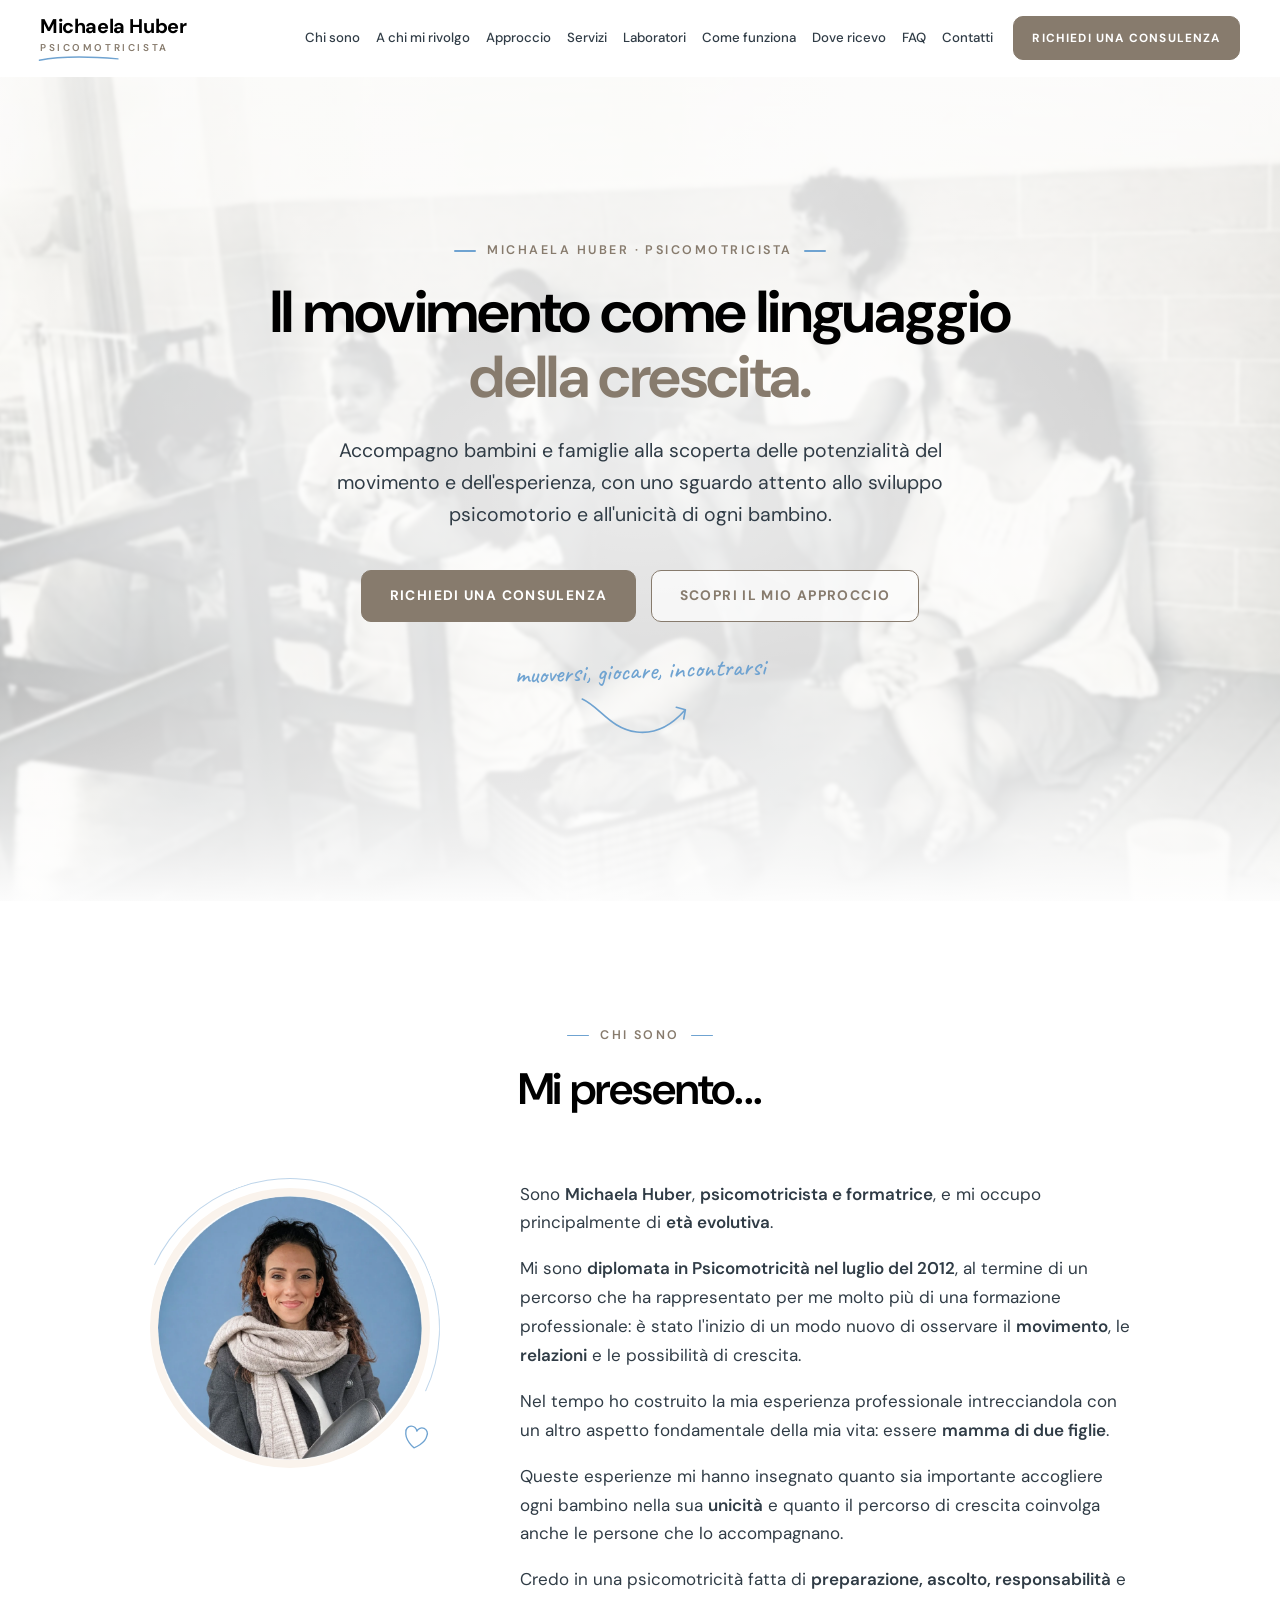
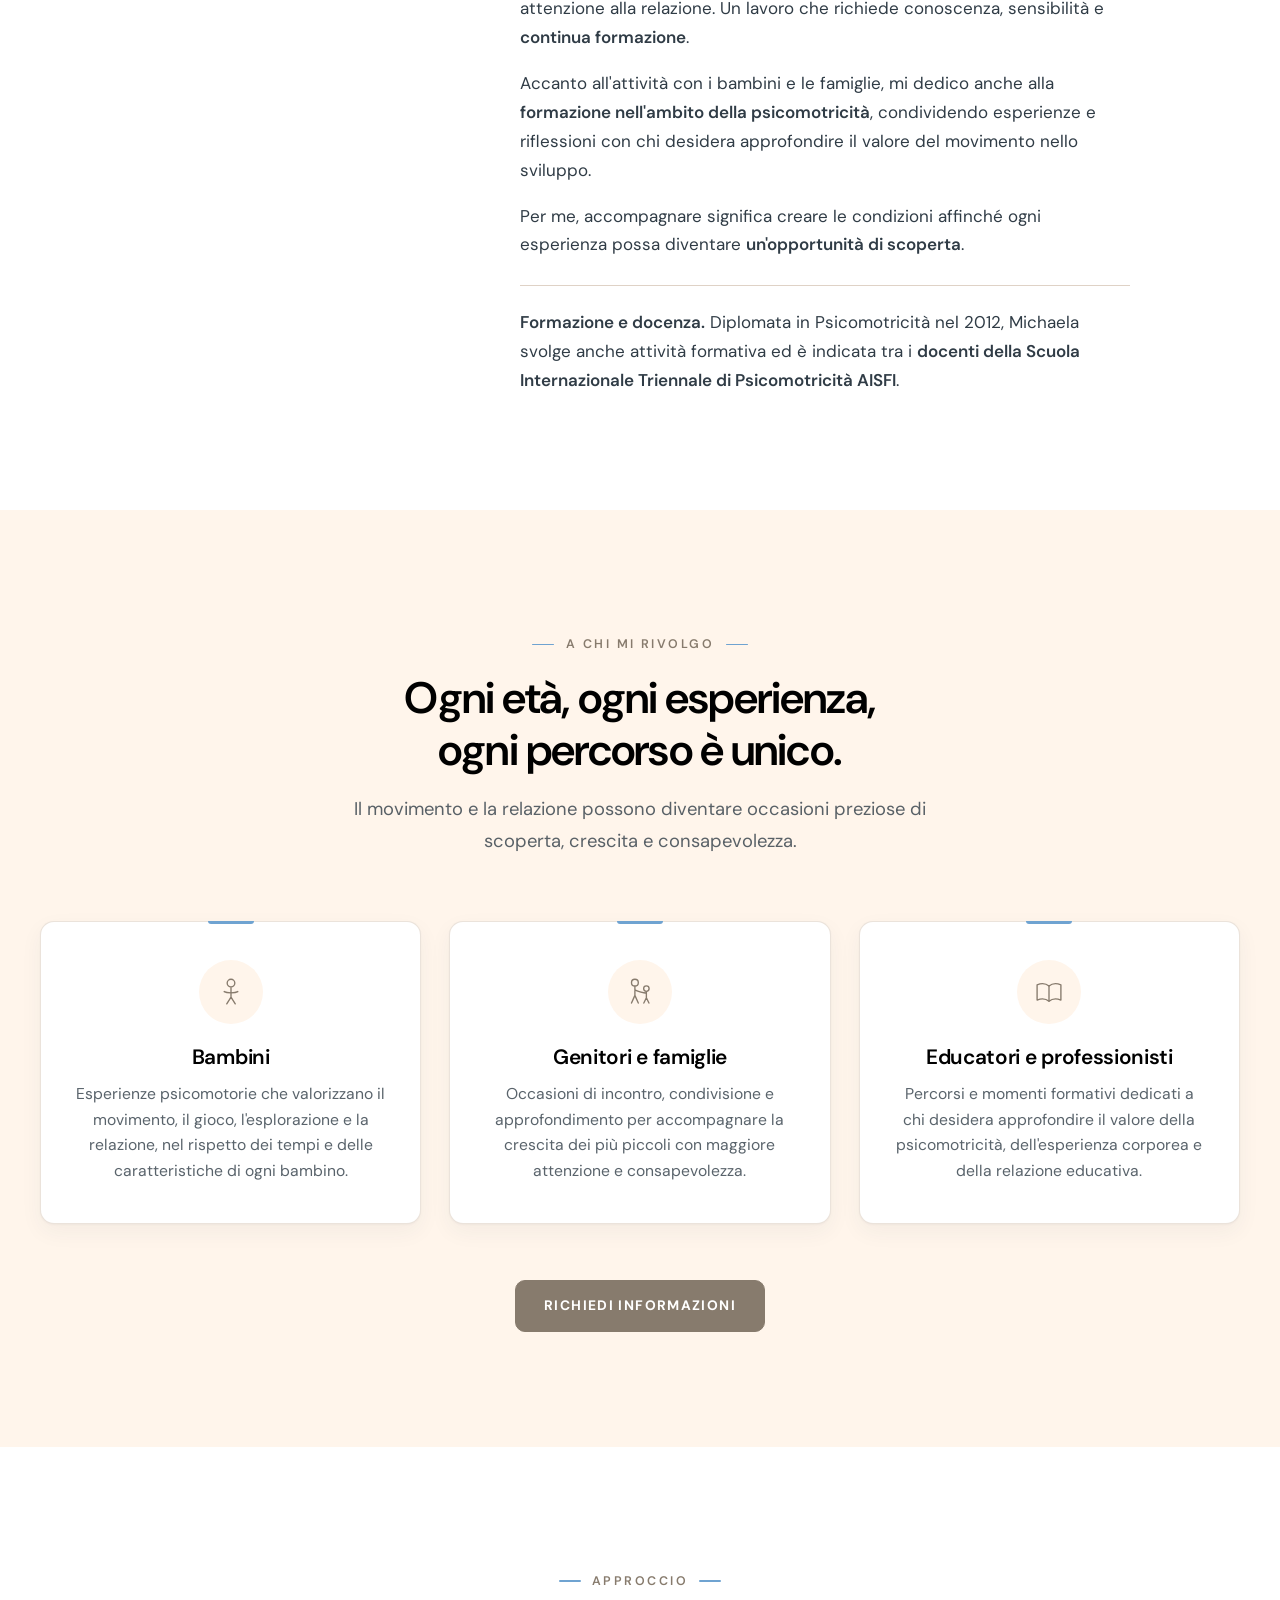
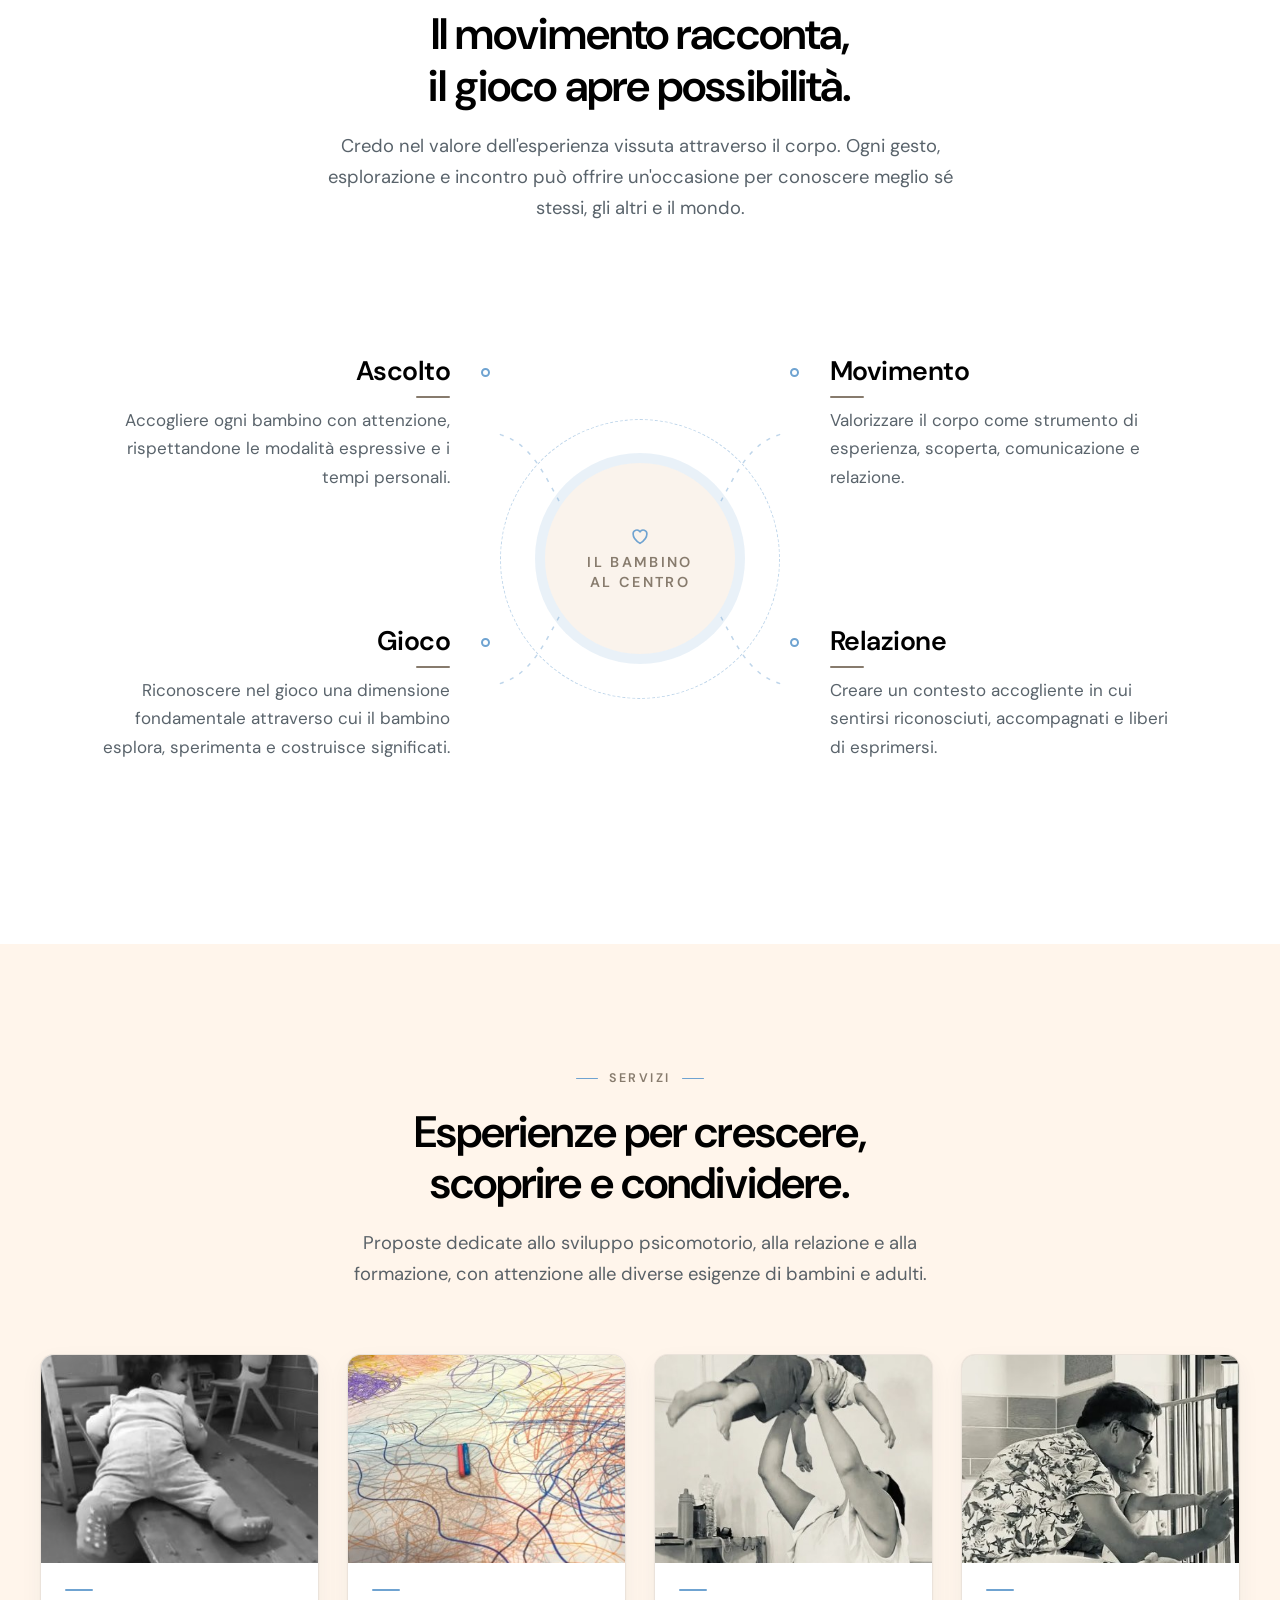
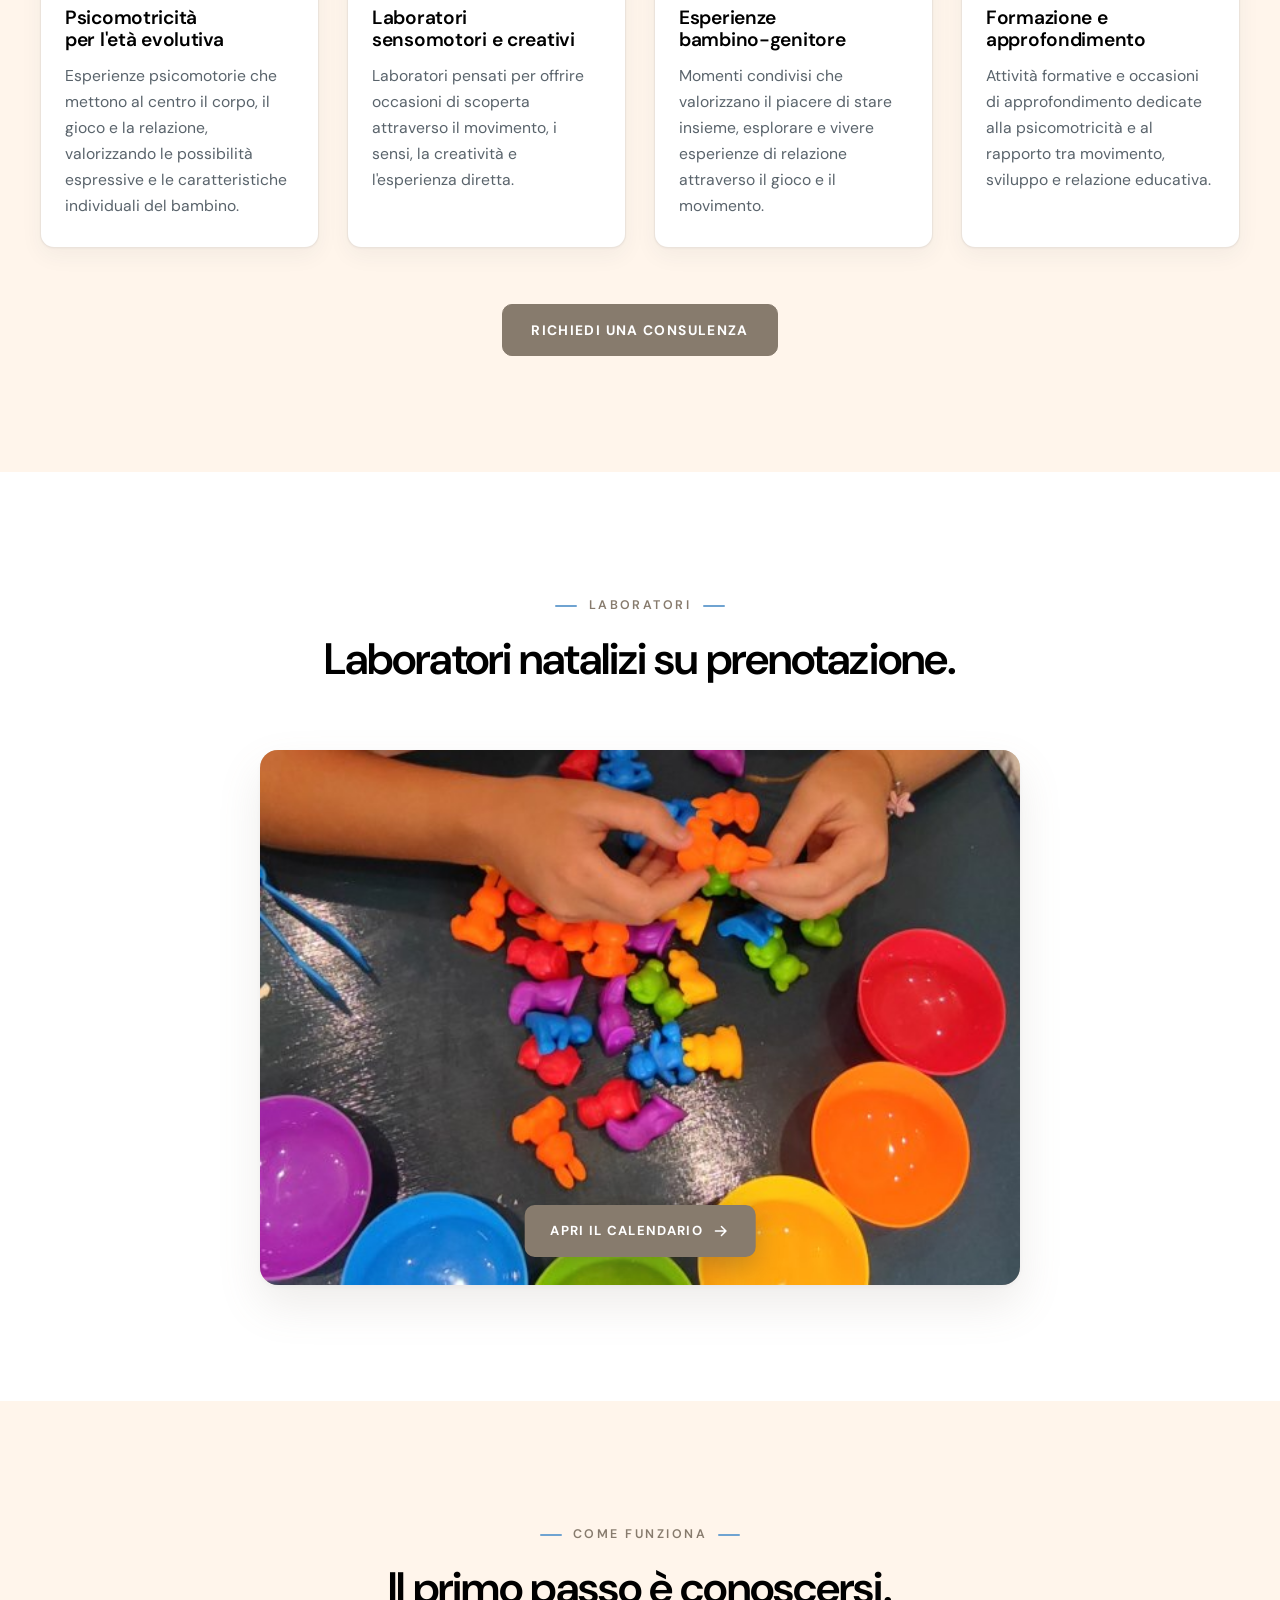
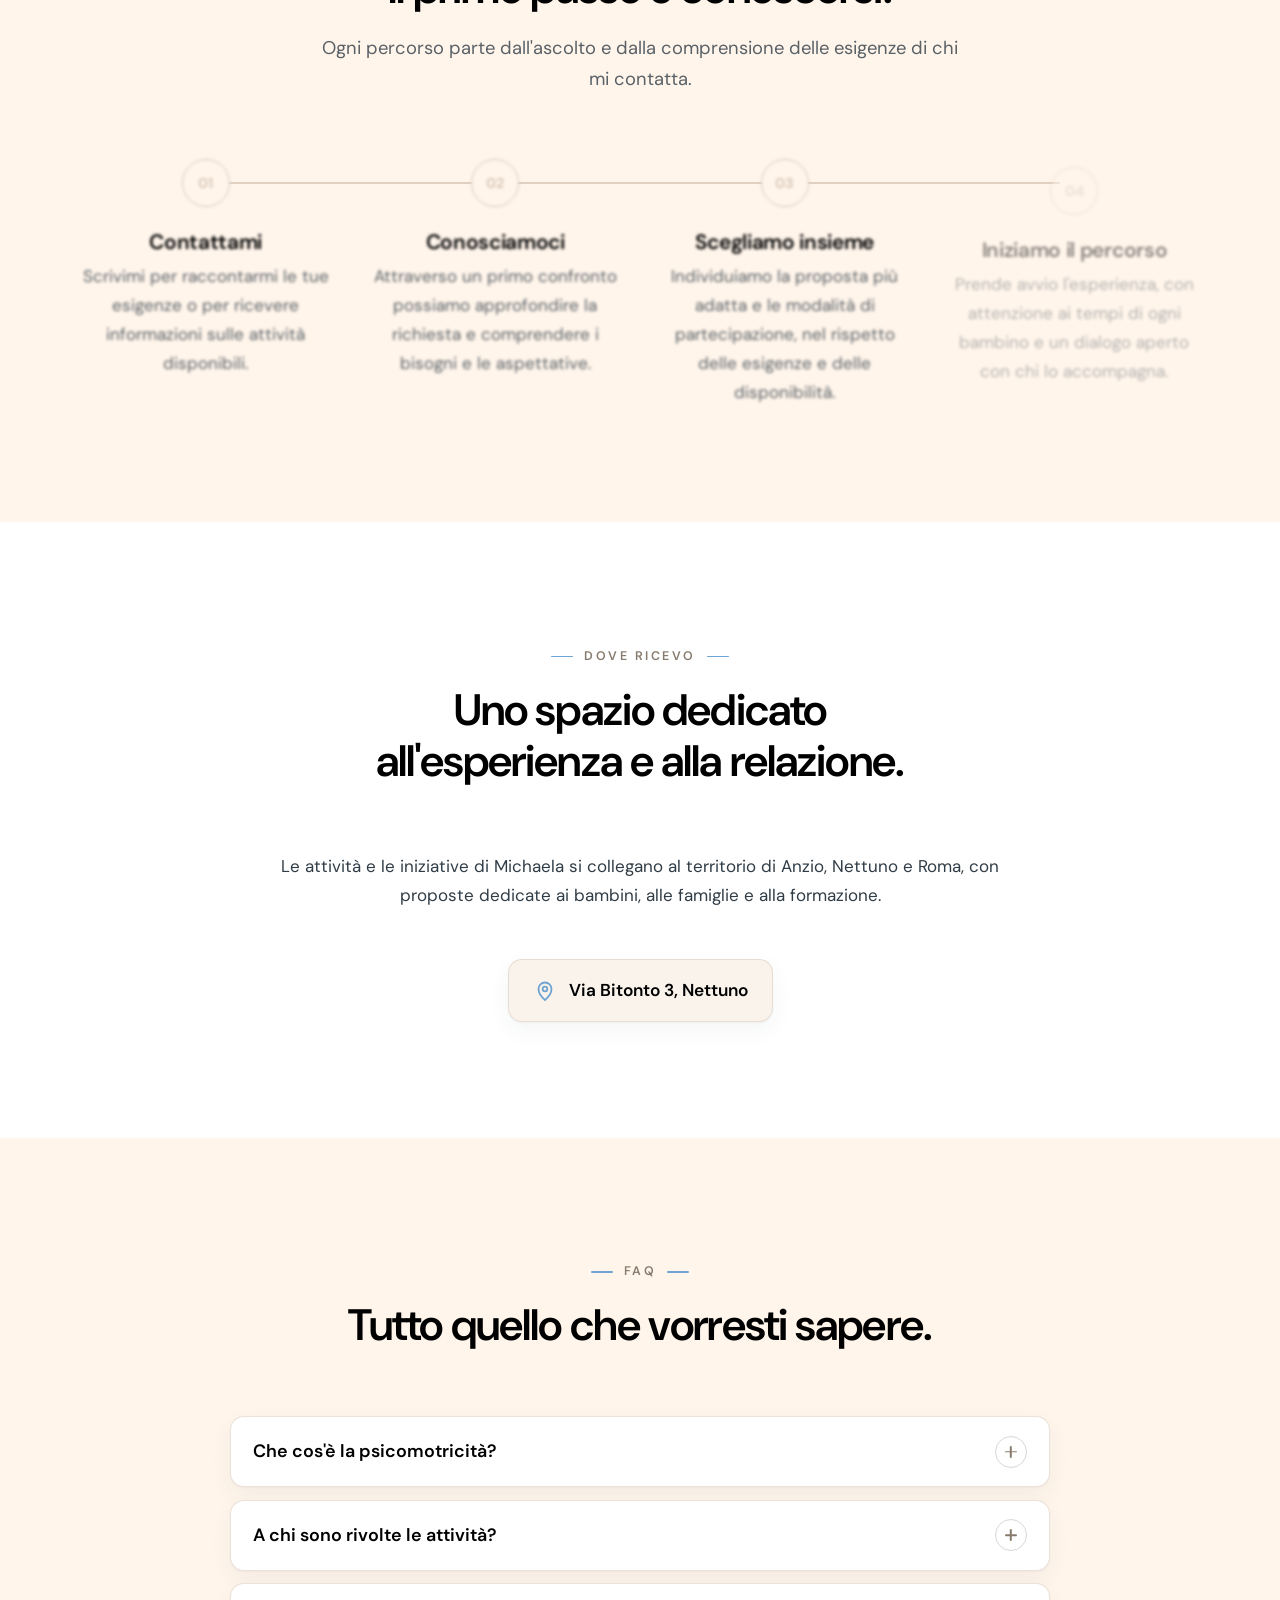
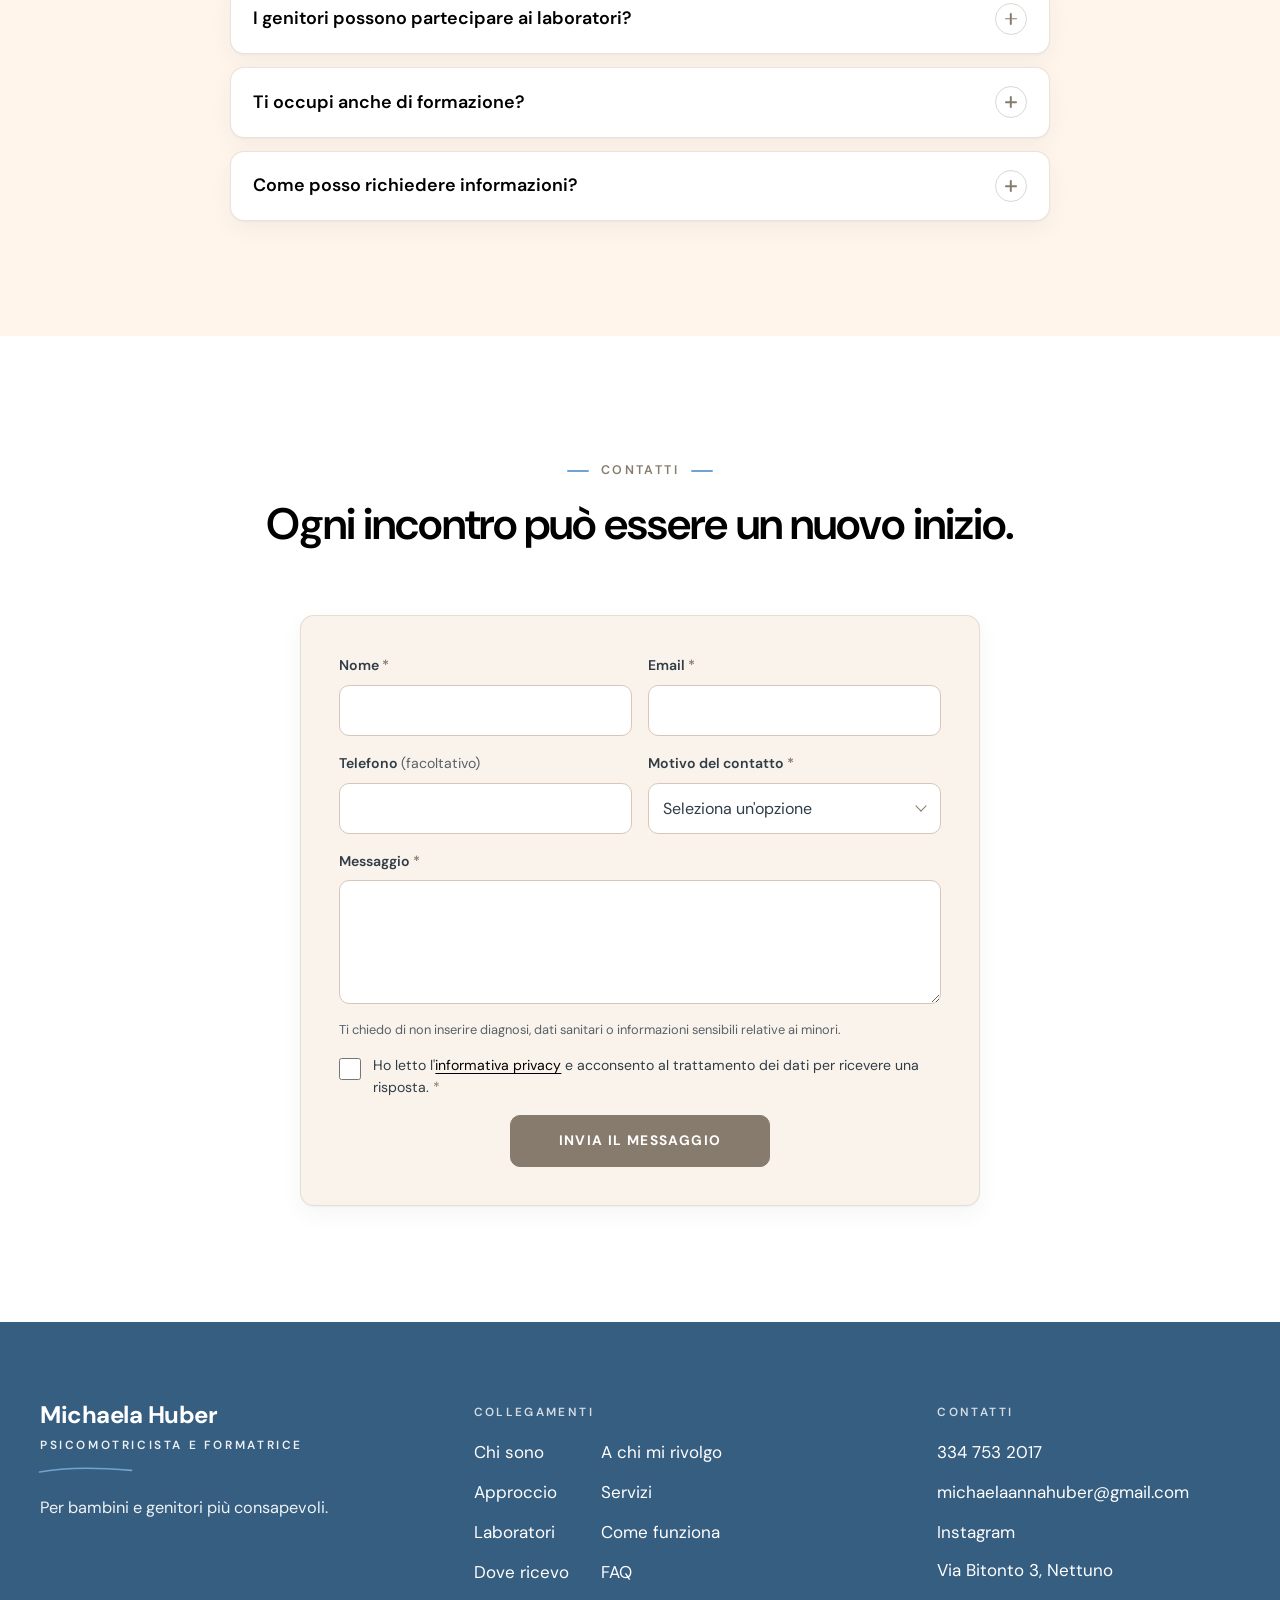
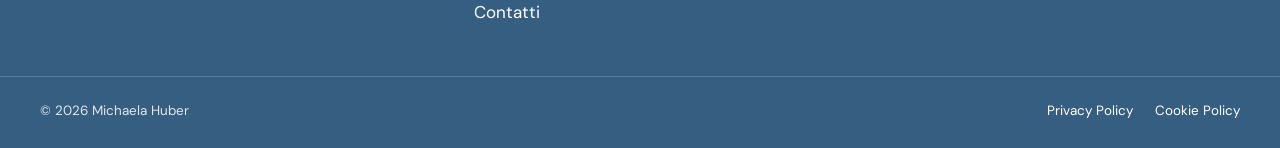
==== commit 191ebc7e: "Titoli in nero, scambio foto hero/servizi, copertina laboratori senza testi e non tagliata Co-Author" ====
--- a/index.html
+++ b/index.html
@@ -97,7 +97,7 @@
   <!-- ===================== HERO ===================== -->
   <section class="hero" id="top" aria-labelledby="hero-title">
     <div class="hero-media" aria-hidden="true">
-      <img src="assets/img/hero.jpg" alt="" width="397" height="338" fetchpriority="high" decoding="async">
+      <img src="assets/img/hero.jpg" alt="" width="575" height="414" fetchpriority="high" decoding="async">
     </div>
     <div class="hero-overlay" aria-hidden="true"></div>
 
@@ -270,7 +270,7 @@
         </li>
         <li class="card card-service reveal">
           <div class="card-media">
-            <img src="assets/img/servizio-bambino-genitore.jpg" alt="Un adulto e un bambino guardano insieme oltre un cancelletto, vicini e complici" width="340" height="386" loading="lazy" decoding="async">
+            <img src="assets/img/servizio-bambino-genitore.jpg" alt="Un'adulta solleva in alto un bambino, in un gioco di movimento e fiducia" width="397" height="338" loading="lazy" decoding="async">
           </div>
           <div class="card-body">
             <h3>Esperienze bambino-genitore</h3>
@@ -279,7 +279,7 @@
         </li>
         <li class="card card-service reveal">
           <div class="card-media">
-            <img src="assets/img/servizio-formazione.jpg" alt="Un gruppo di adulti seduti a terra in cerchio durante un incontro, con una bambina" width="575" height="414" loading="lazy" decoding="async">
+            <img src="assets/img/servizio-formazione.jpg" alt="Un adulto e un bambino osservano insieme oltre un cancelletto" width="340" height="386" loading="lazy" decoding="async">
           </div>
           <div class="card-body">
             <h3>Formazione e approfondimento</h3>
@@ -302,21 +302,10 @@
         <h2 id="lab-title">Laboratori natalizi su&nbsp;prenotazione.</h2>
       </header>
 
-      <button type="button" class="lab-cover reveal" id="lab-open" aria-haspopup="dialog" aria-controls="lab-dialog">
+      <button type="button" class="lab-cover reveal" id="lab-open" aria-haspopup="dialog" aria-controls="lab-dialog" aria-label="Apri il calendario dei laboratori natalizi">
         <img src="assets/img/laboratori-copertina.jpg" alt="" width="575" height="405" loading="lazy" decoding="async">
-        <span class="lab-cover-shade" aria-hidden="true"></span>
-        <span class="lab-cover-content">
-          <span class="lab-cover-date">
-            <span class="lab-cover-day">5</span>
-            <span class="lab-cover-month">dic<br>sabato</span>
-          </span>
-          <span class="lab-cover-text">
-            <span class="lab-cover-kicker">Laboratori natalizi</span>
-            <span class="lab-cover-title">3 esperienze per bambini da 1 a 9 anni</span>
-          </span>
-          <span class="lab-cover-cta">Apri il calendario
-            <svg viewBox="0 0 24 24" aria-hidden="true" focusable="false"><path d="M5 12h13M13 6l6 6-6 6"/></svg>
-          </span>
+        <span class="lab-cover-cta">Apri il calendario
+          <svg viewBox="0 0 24 24" aria-hidden="true" focusable="false"><path d="M5 12h13M13 6l6 6-6 6"/></svg>
         </span>
       </button>
     </div>
--- a/assets/css/style.css
+++ b/assets/css/style.css
@@ -12,6 +12,7 @@
   --accent: #877B6D;
   --sky: #6FA3D1;
   --blue: #365E80;
+  --black: #000000;
   --sand: #D8C7B8;
   --ink: #303C46;
 
@@ -53,9 +54,9 @@
 }
 img, svg { display: block; max-width: 100%; }
 img { height: auto; }
-a { color: var(--blue); text-underline-offset: .2em; text-decoration-thickness: 1px; }
+a { color: var(--black); text-underline-offset: .2em; text-decoration-thickness: 1px; }
 a:hover { color: var(--accent); }
-h1, h2, h3 { margin: 0; color: var(--blue); font-weight: 600; line-height: 1.18; letter-spacing: -.015em; text-wrap: balance; }
+h1, h2, h3 { margin: 0; color: var(--black); font-weight: 600; line-height: 1.18; letter-spacing: -.015em; text-wrap: balance; }
 p { margin: 0 0 1em; }
 p:last-child { margin-bottom: 0; }
 ul, ol { margin: 0; padding: 0; }
@@ -129,7 +130,7 @@
   max-width: 1440px; margin-inline: auto; padding-inline: var(--gutter);
 }
 .brand { position: relative; display: inline-flex; flex-direction: column; flex: none; text-decoration: none; padding-bottom: 6px; margin-right: auto; line-height: 1; }
-.brand-name { font-size: 1.24rem; font-weight: 700; letter-spacing: -.02em; color: var(--blue); white-space: nowrap; }
+.brand-name { font-size: 1.24rem; font-weight: 700; letter-spacing: -.02em; color: var(--black); white-space: nowrap; }
 .brand-role { margin-top: .38rem; font-size: .62rem; font-weight: 600; letter-spacing: .26em; text-transform: uppercase; color: var(--accent); }
 .brand-stroke { position: absolute; left: -2px; bottom: -4px; width: 82px; height: 9px; }
 .brand-stroke path, .footer-stroke path { fill: none; stroke: var(--sky); stroke-width: 2; stroke-linecap: round; }
@@ -255,7 +256,8 @@
 .card-service { overflow: hidden; }
 .card-media { position: relative; aspect-ratio: 4 / 3; overflow: hidden; background: var(--sand); flex: none; }
 .card-media img { width: 100%; height: 100%; object-fit: cover; transition: transform 700ms var(--ease); }
-.card-service:nth-child(3) .card-media img { object-position: 50% 20%; }
+.card-service:nth-child(3) .card-media img { object-position: 50% 0%; }
+.card-service:nth-child(4) .card-media img { object-position: 50% 20%; }
 .card-service:hover .card-media img { transform: scale(1.04); }
 .card-body { flex: 1; padding: 1.6rem 1.5rem 1.8rem; }
 .card-body::before { content: ""; display: block; width: 28px; height: 2px; border-radius: 2px; margin-bottom: 1rem; background: var(--sky); }
@@ -280,7 +282,7 @@
 .orbit-list::before { content: ""; position: absolute; left: 5px; top: .6rem; bottom: .6rem; width: 1px; background: linear-gradient(var(--sky-45), var(--accent-30)); }
 .orbit-item { position: relative; }
 .orbit-item::before { content: ""; position: absolute; left: calc(-1.75rem + 1px); top: .45rem; width: 9px; height: 9px; border-radius: 50%; background: var(--white); border: 2px solid var(--sky); }
-.orbit-item h3 { margin-bottom: .5rem; font-size: clamp(1.35rem, 1.2rem + .6vw, 1.75rem); font-weight: 600; letter-spacing: -.02em; color: var(--blue); }
+.orbit-item h3 { margin-bottom: .5rem; font-size: clamp(1.35rem, 1.2rem + .6vw, 1.75rem); font-weight: 600; letter-spacing: -.02em; color: var(--black); }
 .orbit-item h3::after { content: ""; display: block; width: 34px; height: 2px; margin-top: .55rem; border-radius: 2px; background: var(--accent); }
 .orbit-item p { color: var(--ink-soft); max-width: 420px; }
 
@@ -313,41 +315,29 @@
    LABORATORI
    ========================================================== */
 .lab-cover {
-  position: relative; display: block; width: 100%; max-width: 1080px; margin-inline: auto; padding: 0;
-  aspect-ratio: 16 / 10; border: 0; border-radius: 18px; overflow: hidden; cursor: pointer; text-align: left;
+  position: relative; display: block; width: 100%; max-width: 760px; margin-inline: auto; padding: 0;
+  aspect-ratio: 575 / 405; border: 0; border-radius: 18px; overflow: hidden; cursor: pointer;
   background: var(--sand); box-shadow: var(--shadow-md); isolation: isolate;
   transition: transform var(--t-med) var(--ease), box-shadow var(--t-med) var(--ease);
 }
-.lab-cover img { position: absolute; inset: 0; width: 100%; height: 100%; object-fit: cover; z-index: -2; transition: transform 900ms var(--ease); }
-.lab-cover-shade { position: absolute; inset: 0; z-index: -1; background: linear-gradient(0deg, rgba(48, 60, 70, .82) 0%, rgba(48, 60, 70, .45) 45%, rgba(48, 60, 70, .05) 100%); }
+/* foto intera, senza tagli: stesso rapporto dell'originale (575×405) */
+.lab-cover img { position: absolute; inset: 0; width: 100%; height: 100%; object-fit: contain; z-index: -1; transition: transform 900ms var(--ease); }
 .lab-cover:hover { transform: translateY(-3px); box-shadow: 0 0 0 4px var(--sky-30), var(--shadow-md); }
-.lab-cover:hover img { transform: scale(1.04); }
+.lab-cover:hover img { transform: scale(1.02); }
 .lab-cover:focus-visible { outline: 3px solid var(--sky); outline-offset: 4px; }
-.lab-cover-content { position: absolute; left: 0; right: 0; bottom: 0; display: flex; flex-wrap: wrap; align-items: flex-end; gap: 1rem 1.25rem; padding: clamp(1.1rem, 3vw, 2.2rem); color: var(--white); }
-.lab-cover-date { display: flex; align-items: center; gap: .55rem; padding: .55rem .85rem; border-radius: 12px; background: var(--white); color: var(--accent); }
-.lab-cover-day { font-size: 2rem; font-weight: 700; line-height: 1; }
-.lab-cover-month { font-size: .7rem; font-weight: 700; letter-spacing: .14em; text-transform: uppercase; line-height: 1.25; }
-.lab-cover-text { display: flex; flex-direction: column; flex: 1 1 220px; }
-.lab-cover-kicker { font-size: .74rem; font-weight: 600; letter-spacing: .2em; text-transform: uppercase; opacity: .92; }
-.lab-cover-title { font-size: clamp(1.1rem, 1rem + .8vw, 1.6rem); font-weight: 600; line-height: 1.25; }
-.lab-cover-cta { display: inline-flex; align-items: center; gap: .5rem; min-height: 44px; padding: .65rem 1.1rem; border-radius: 10px; background: var(--accent); font-size: .76rem; font-weight: 700; letter-spacing: .1em; text-transform: uppercase; }
+.lab-cover-cta {
+  position: absolute; left: 50%; bottom: clamp(1rem, 3vw, 1.75rem); transform: translateX(-50%);
+  display: inline-flex; align-items: center; gap: .55rem; min-height: 52px; padding: .9rem 1.6rem; white-space: nowrap;
+  border-radius: 10px; background: var(--accent); color: var(--white);
+  font-size: .82rem; font-weight: 700; letter-spacing: .1em; text-transform: uppercase;
+  box-shadow: 0 10px 28px rgba(48, 60, 70, .28);
+  transition: box-shadow var(--t-fast) var(--ease);
+}
+.lab-cover:hover .lab-cover-cta { box-shadow: 0 0 0 4px var(--sky-45), 0 10px 28px rgba(48, 60, 70, .28); }
 .lab-cover-cta svg { width: 18px; height: 18px; transition: transform var(--t-fast) var(--ease); }
 .lab-cover-cta svg path { fill: none; stroke: currentColor; stroke-width: 2; stroke-linecap: round; stroke-linejoin: round; }
 .lab-cover:hover .lab-cover-cta svg { transform: translateX(4px); }
-@media (min-width: 760px) { .lab-cover { aspect-ratio: 21 / 9; } }
-@media (max-width: 480px) {
-  .lab-cover { aspect-ratio: auto; min-height: 0; }
-  .lab-cover img { position: relative; inset: auto; height: auto; aspect-ratio: 16 / 9; z-index: 0; }
-  .lab-cover-shade { display: none; }
-  .lab-cover-content { position: relative; flex-wrap: nowrap; align-items: center; padding: .85rem 1rem; background: var(--ink); gap: .75rem; }
-  .lab-cover-date { flex: none; padding: .35rem .55rem; gap: .4rem; }
-  .lab-cover-day { font-size: 1.4rem; }
-  .lab-cover-month { font-size: .58rem; }
-  .lab-cover-text { flex: 1 1 auto; min-width: 0; }
-  .lab-cover-kicker { font-size: .64rem; }
-  .lab-cover-title { font-size: .95rem; }
-  .lab-cover-cta { flex: none; width: 44px; height: 44px; padding: 0; justify-content: center; border-radius: 50%; font-size: 0; letter-spacing: 0; }
-}
+@media (max-width: 480px) { .lab-cover-cta { min-height: 46px; padding: .7rem 1.1rem; font-size: .72rem; } }
 
 .lab-dialog {
   width: min(940px, calc(100% - 2rem)); max-height: calc(100svh - 2rem); padding: 0; border: 0; border-radius: 18px;
@@ -366,7 +356,7 @@
 .lab-layout { display: grid; gap: 1.75rem; }
 
 .cal { align-self: start; padding: 1.3rem; border-radius: var(--radius); background: var(--cream); }
-.cal-month { margin-bottom: .9rem !important; font-weight: 600; color: var(--blue); text-align: center; }
+.cal-month { margin-bottom: .9rem !important; font-weight: 600; color: var(--black); text-align: center; }
 .cal-grid { display: grid; grid-template-columns: repeat(7, 1fr); gap: 4px; text-align: center; font-size: .86rem; }
 .cal-grid span { display: grid; place-items: center; aspect-ratio: 1; border-radius: 50%; color: var(--ink-soft); }
 .cal-grid .cal-dow { aspect-ratio: auto; padding-bottom: .3rem; font-size: .7rem; font-weight: 700; letter-spacing: .08em; color: var(--accent); }
@@ -425,10 +415,10 @@
 .address-box {
   display: inline-flex; align-items: center; gap: .75rem; margin-top: 2rem; padding: 1rem 1.5rem;
   border-radius: var(--radius); background: var(--surface); border: 1px solid var(--line-soft); box-shadow: var(--shadow-sm);
-  font-size: 1.08rem; font-weight: 600; color: var(--blue); text-decoration: none;
+  font-size: 1.08rem; font-weight: 600; color: var(--black); text-decoration: none;
   transition: transform var(--t-fast) var(--ease), box-shadow var(--t-fast), border-color var(--t-fast);
 }
-.address-box:hover { color: var(--blue); transform: translateY(-2px); border-color: var(--sky-45); box-shadow: var(--shadow-md); }
+.address-box:hover { color: var(--black); transform: translateY(-2px); border-color: var(--sky-45); box-shadow: var(--shadow-md); }
 .address-box svg { flex: none; width: 24px; height: 24px; }
 .address-box svg * { fill: none; stroke: var(--sky); stroke-width: 1.8; stroke-linecap: round; stroke-linejoin: round; }
 
@@ -439,7 +429,7 @@
 .faq-item { background: var(--surface); border: 1px solid var(--line-soft); border-radius: var(--radius); box-shadow: var(--shadow-sm); transition: border-color var(--t-fast), box-shadow var(--t-fast); }
 .faq-item:has(button[aria-expanded="true"]) { border-color: var(--sky-45); box-shadow: var(--shadow-md); }
 .faq-q { font-size: inherit; }
-.faq-q button { display: flex; width: 100%; align-items: center; justify-content: space-between; gap: 1.25rem; min-height: 64px; padding: 1.15rem 1.4rem; border: 0; background: none; border-radius: var(--radius); cursor: pointer; text-align: left; font-size: clamp(1.02rem, 1rem + .25vw, 1.12rem); font-weight: 600; color: var(--blue); line-height: 1.4; transition: color var(--t-fast); }
+.faq-q button { display: flex; width: 100%; align-items: center; justify-content: space-between; gap: 1.25rem; min-height: 64px; padding: 1.15rem 1.4rem; border: 0; background: none; border-radius: var(--radius); cursor: pointer; text-align: left; font-size: clamp(1.02rem, 1rem + .25vw, 1.12rem); font-weight: 600; color: var(--black); line-height: 1.4; transition: color var(--t-fast); }
 .faq-q button:hover { color: var(--accent); }
 .faq-icon { position: relative; flex: none; width: 32px; height: 32px; border-radius: 50%; border: 1.5px solid var(--accent-30); transition: background-color var(--t-fast), border-color var(--t-fast); }
 .faq-icon::before, .faq-icon::after { content: ""; position: absolute; left: 50%; top: 50%; width: 12px; height: 1.6px; border-radius: 2px; background: var(--accent); transform: translate(-50%, -50%); transition: transform var(--t-med) var(--ease); }
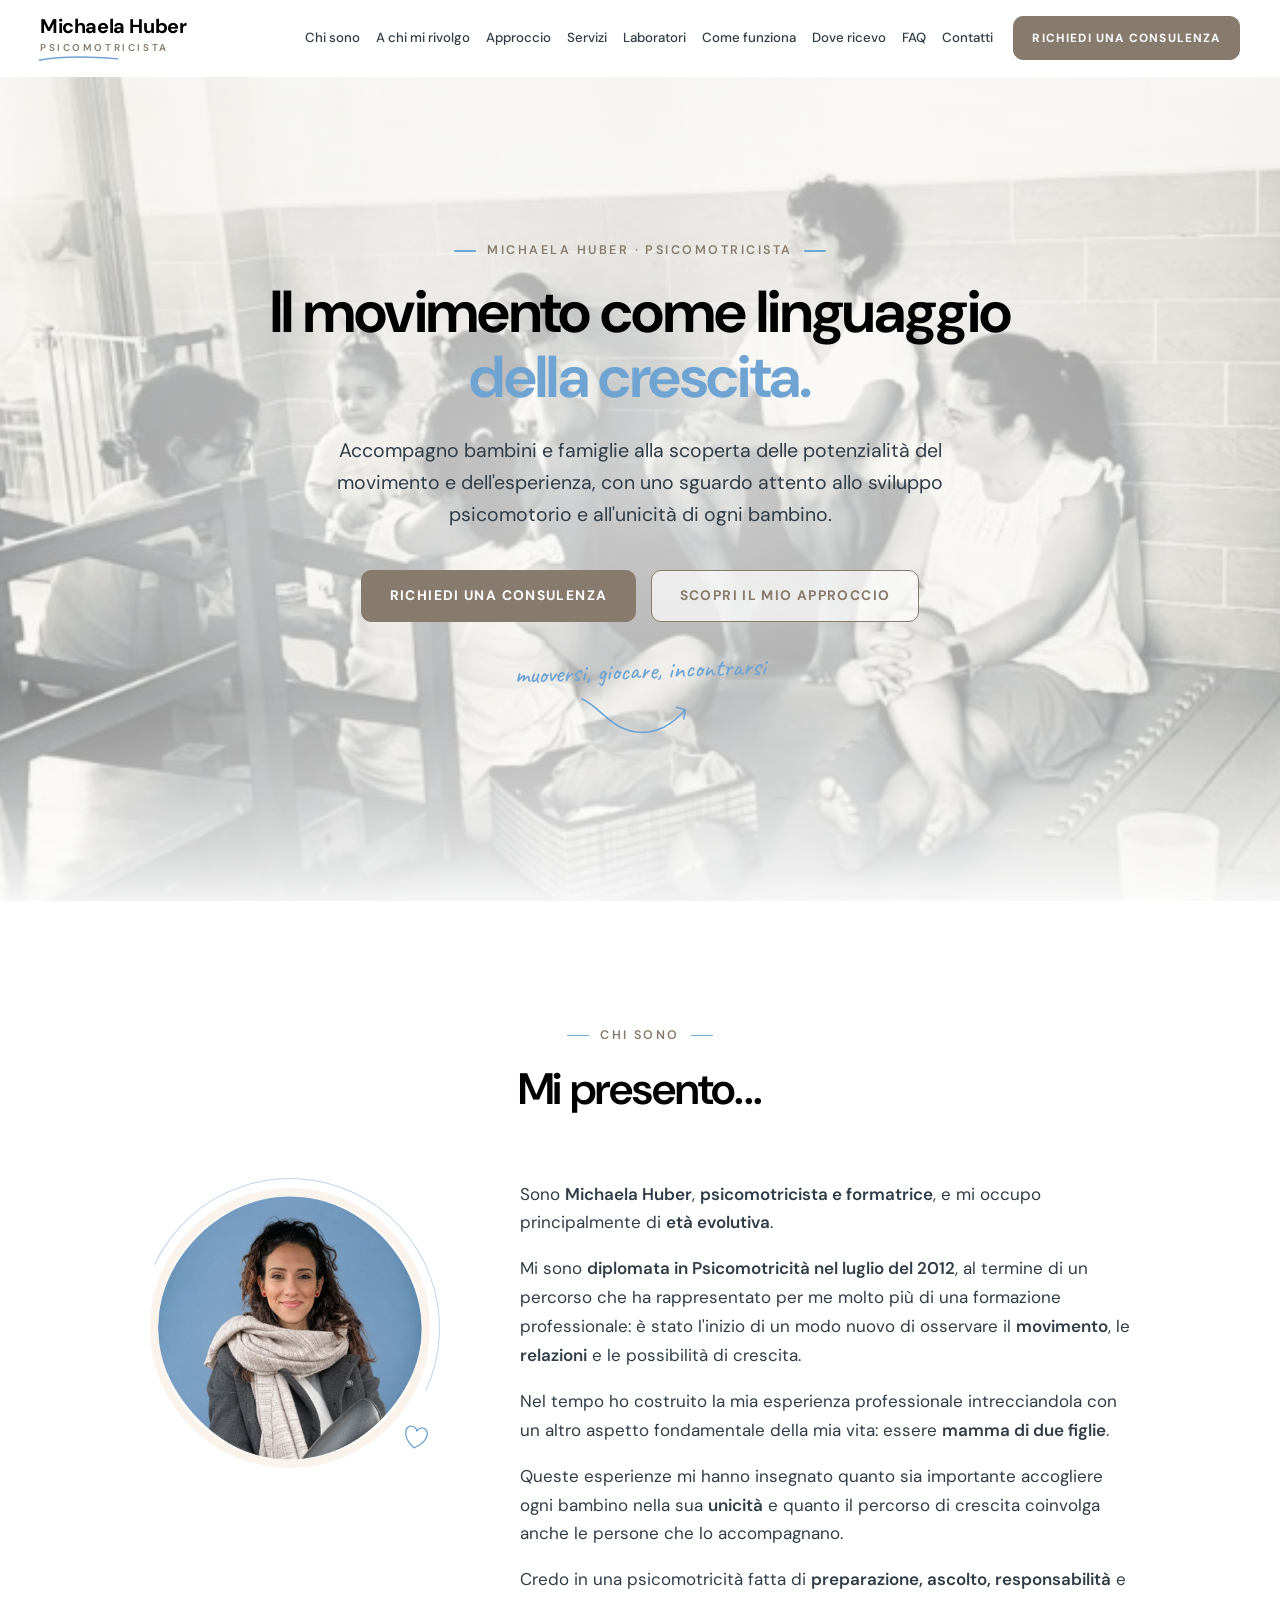
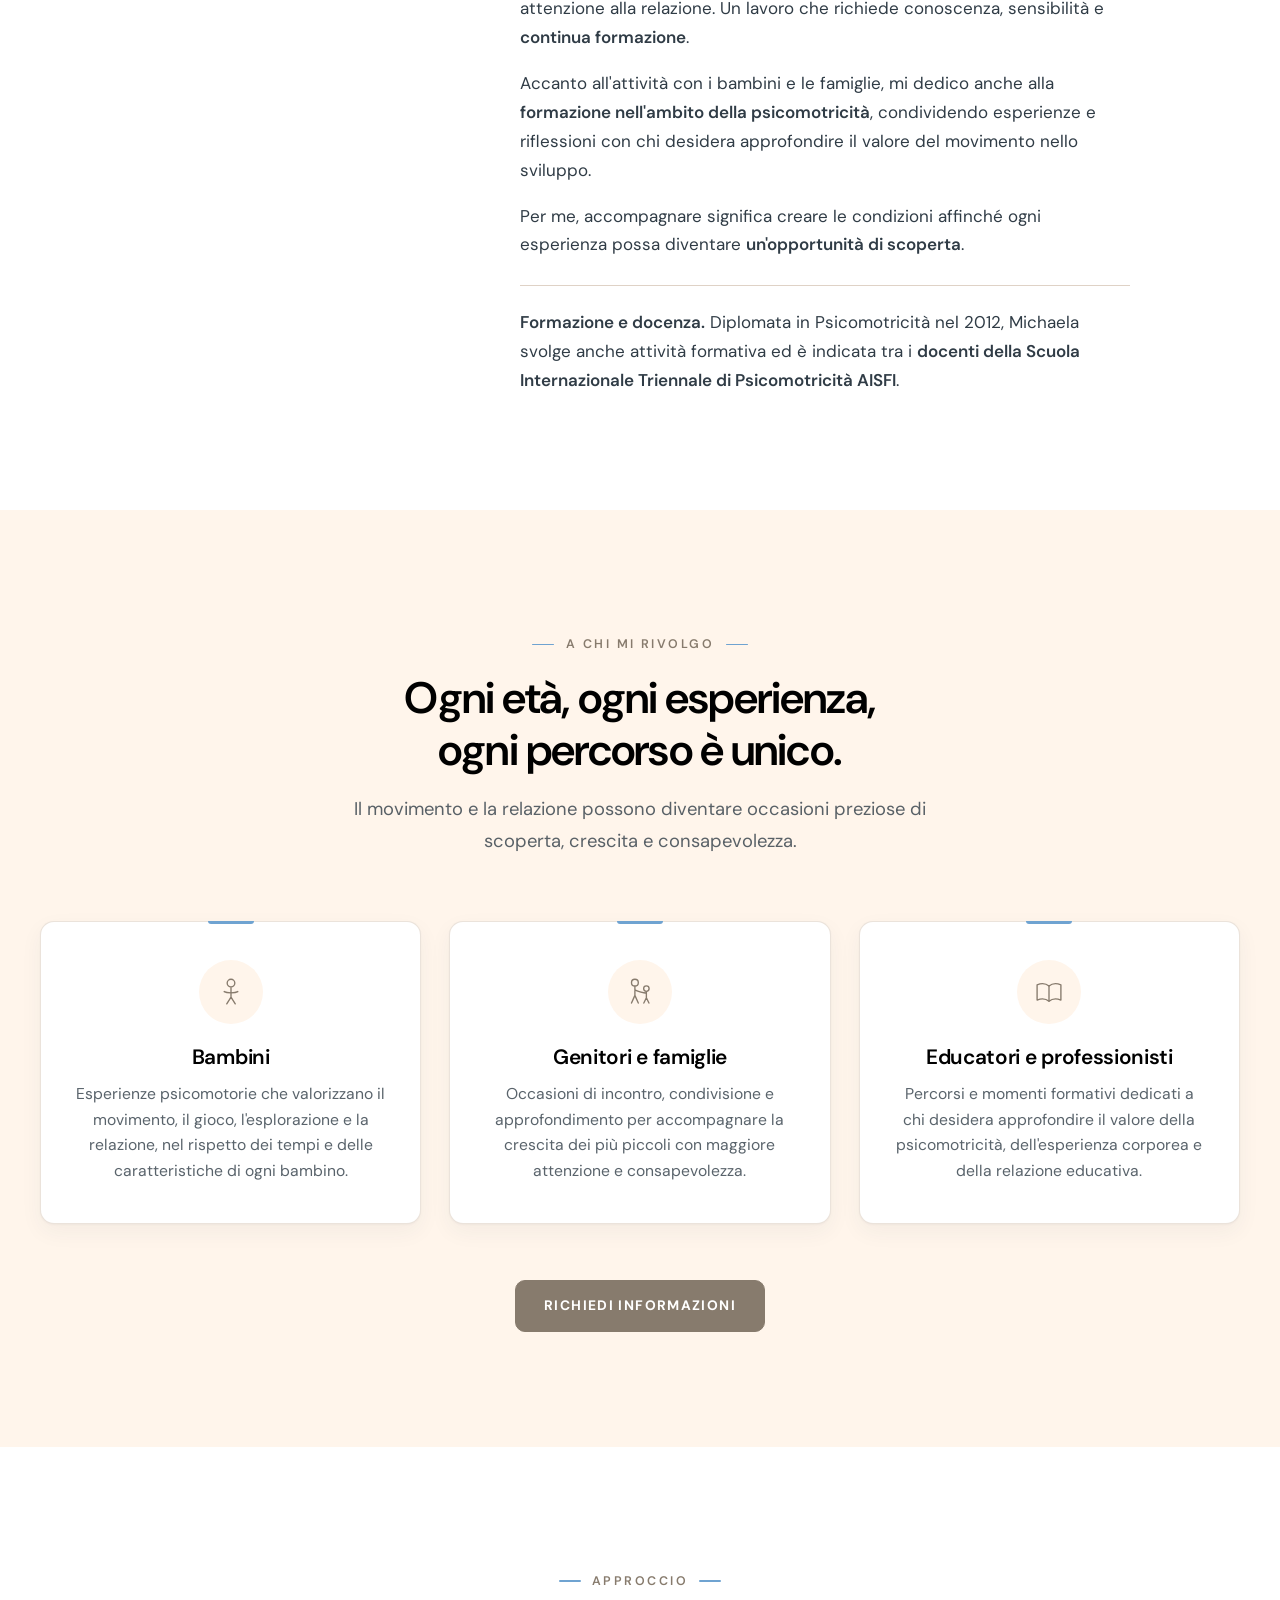
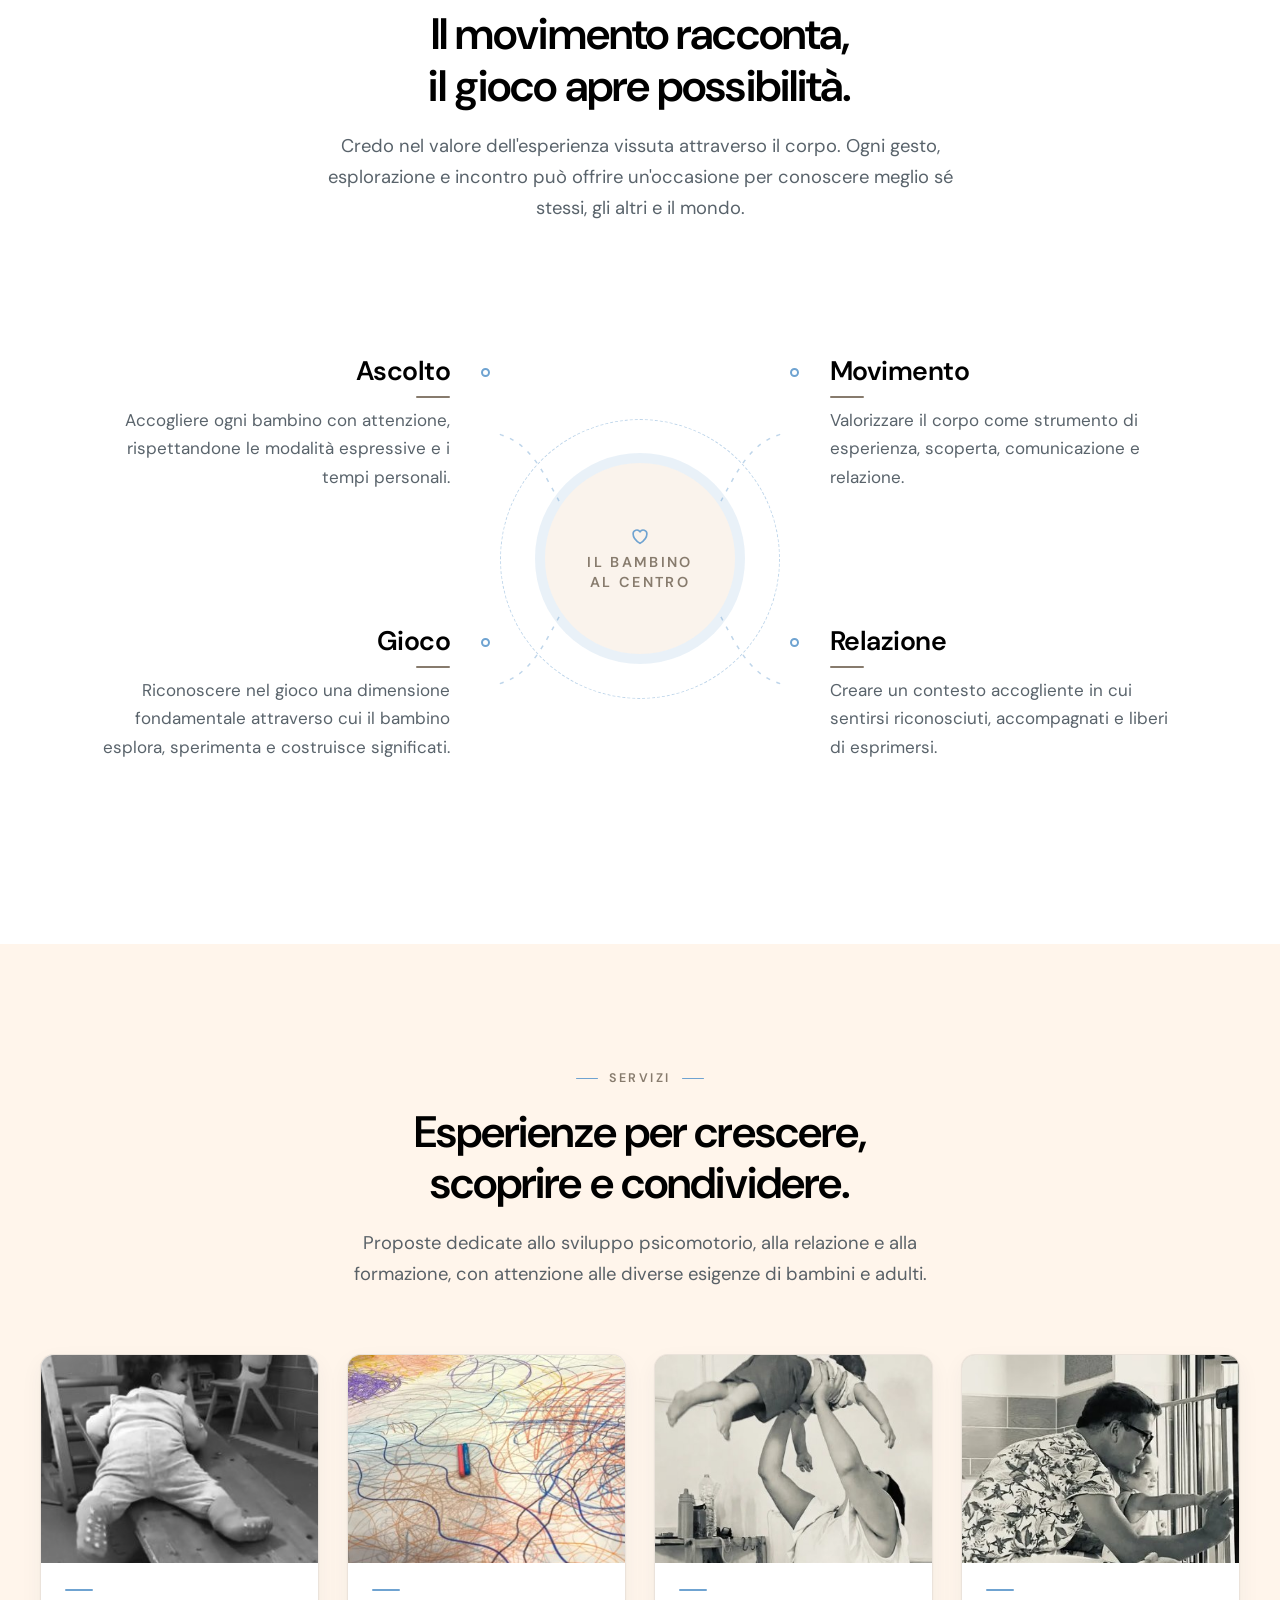
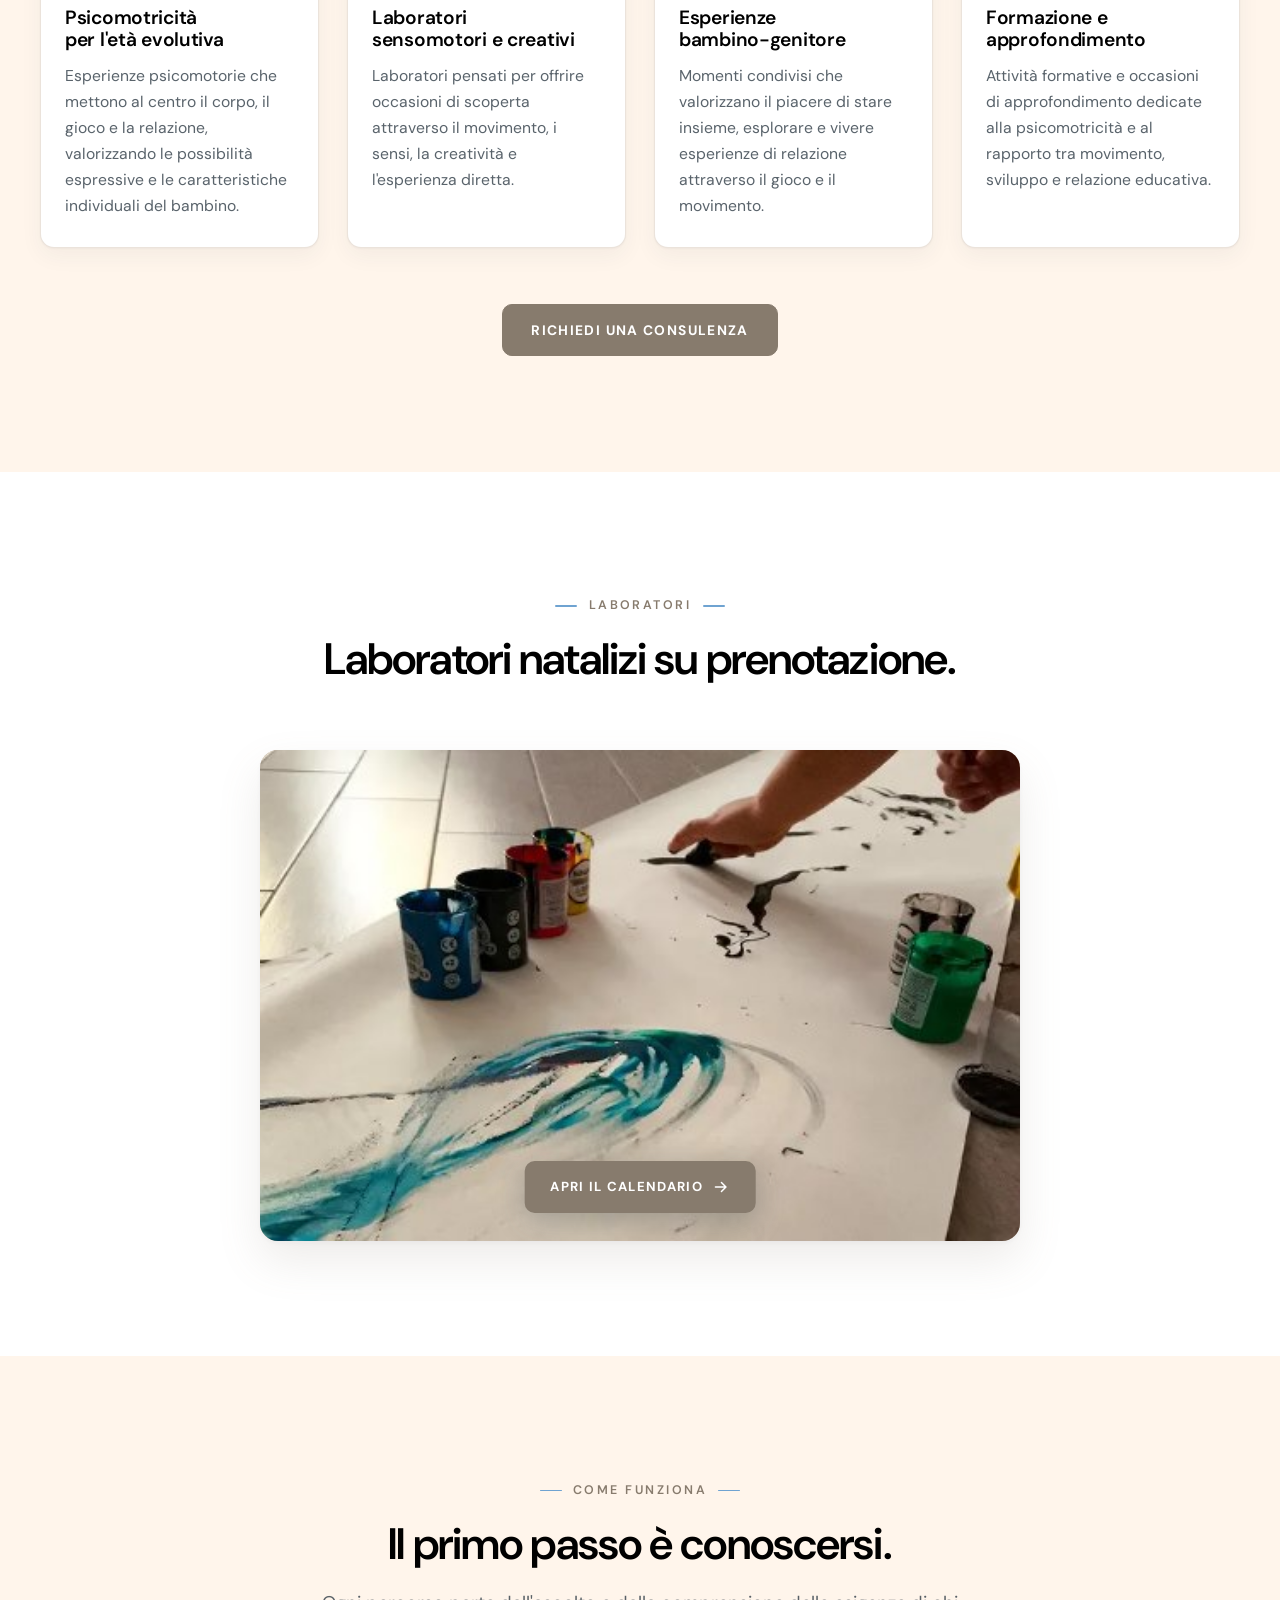
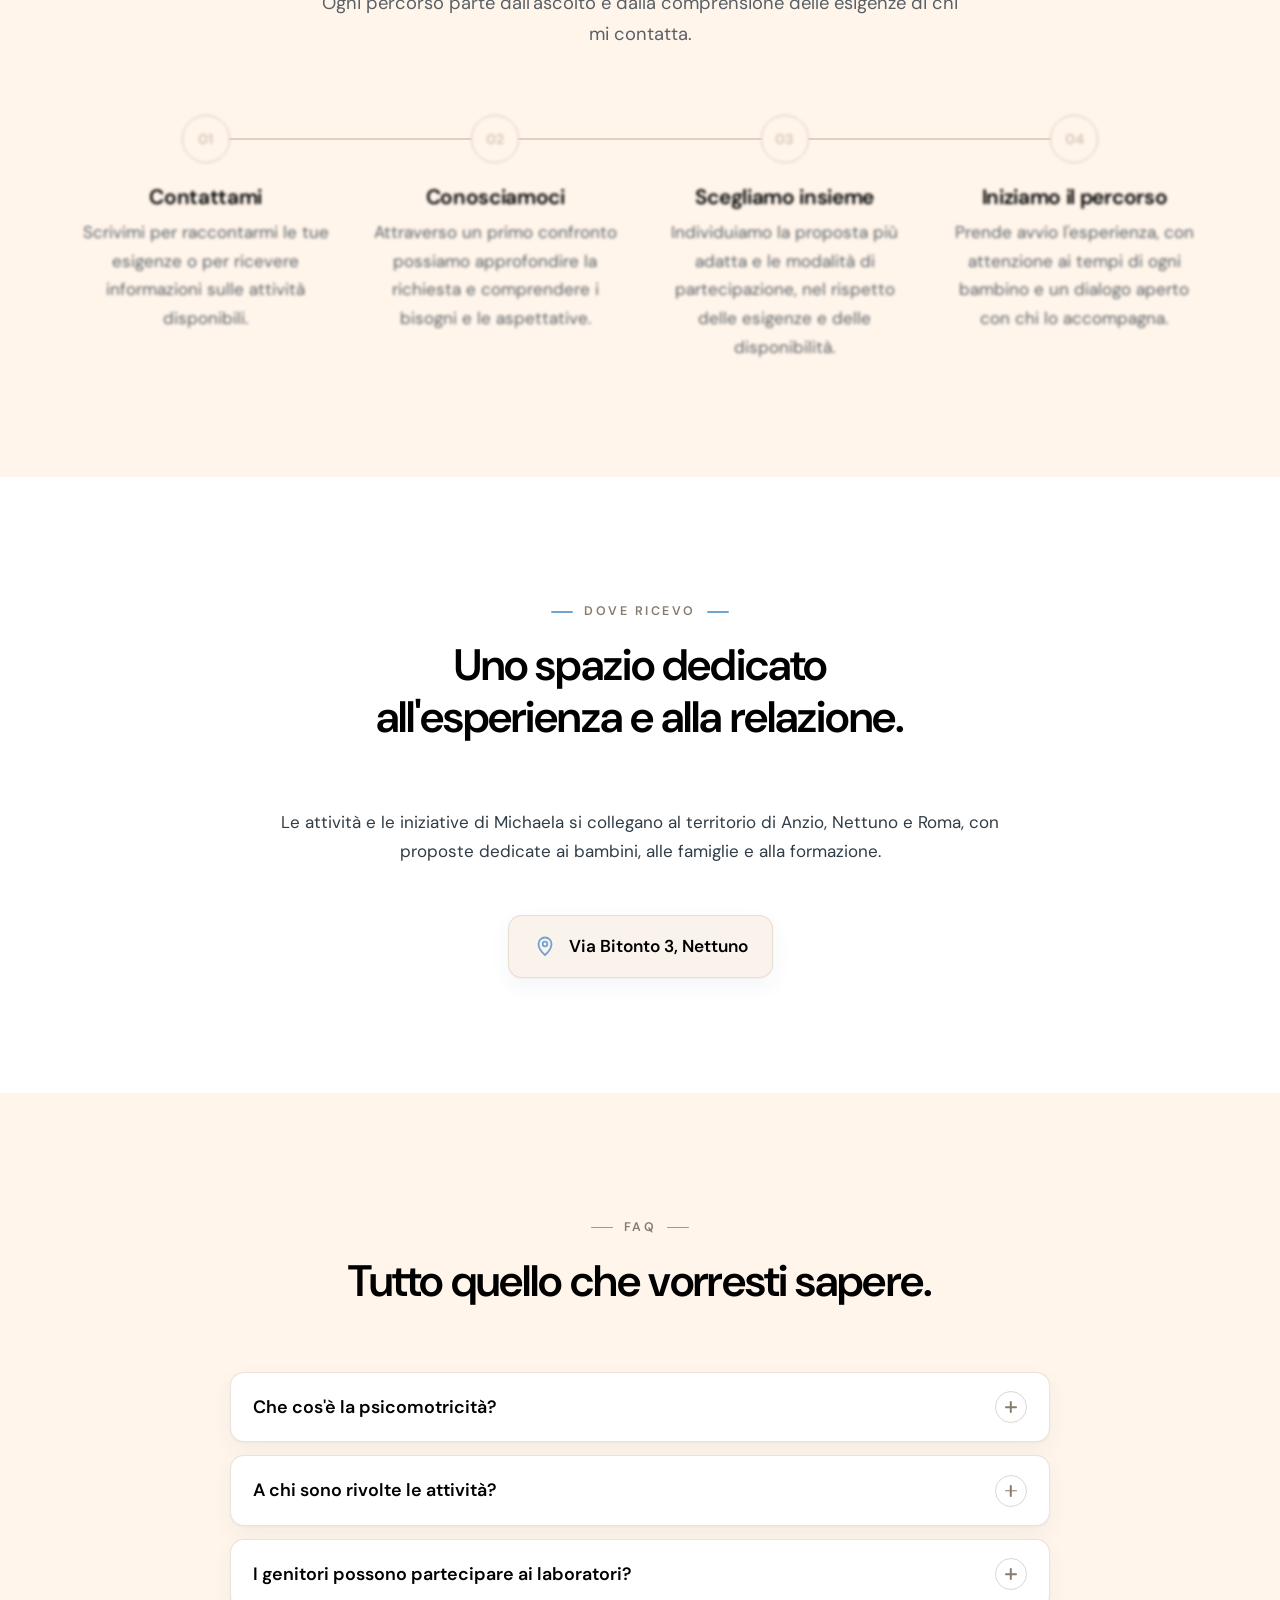
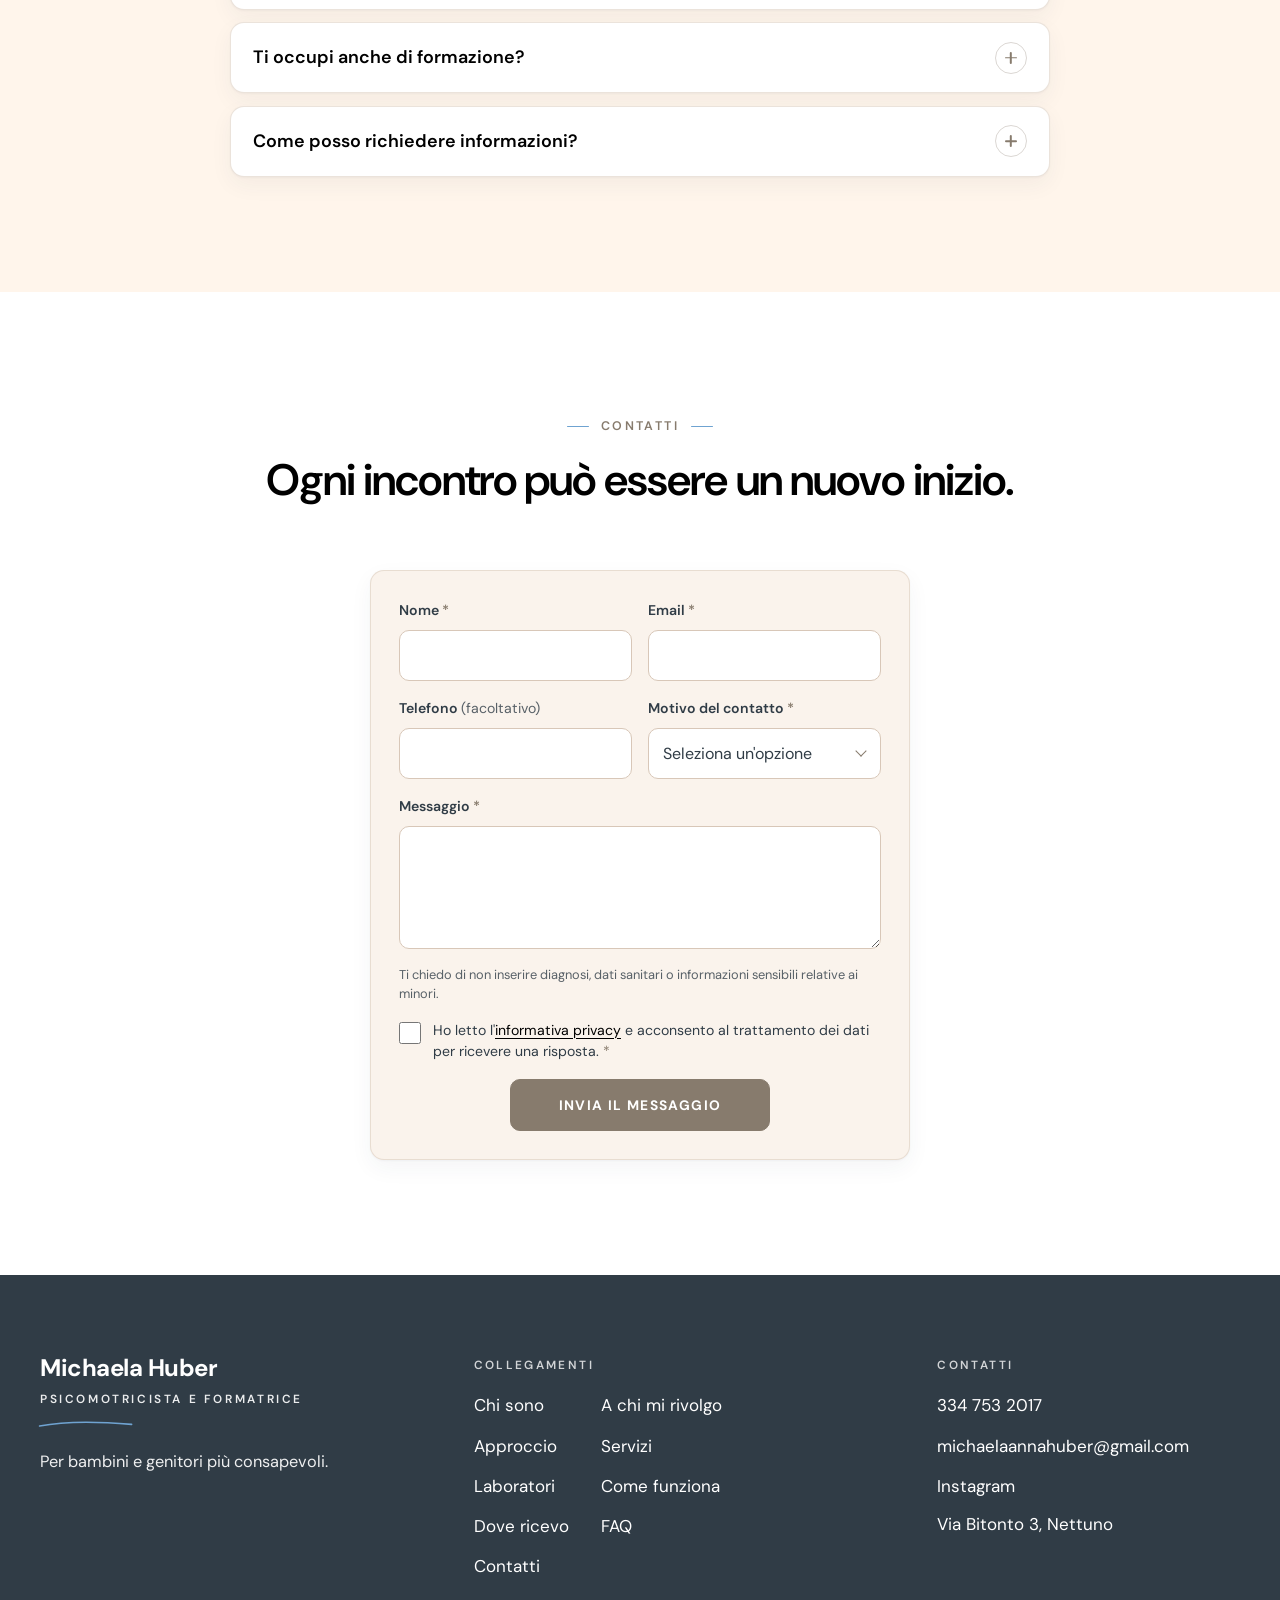
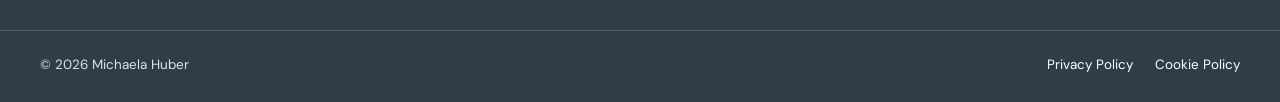
==== commit 75ecb164: "Hero con overlay più leggero e titolo azzurro, form più compatto, footer antracite, nuova foto labor" ====
--- a/index.html
+++ b/index.html
@@ -303,7 +303,7 @@
       </header>
 
       <button type="button" class="lab-cover reveal" id="lab-open" aria-haspopup="dialog" aria-controls="lab-dialog" aria-label="Apri il calendario dei laboratori natalizi">
-        <img src="assets/img/laboratori-copertina.jpg" alt="" width="575" height="405" loading="lazy" decoding="async">
+        <img src="assets/img/laboratori-copertina.jpg" alt="" width="446" height="288" loading="lazy" decoding="async">
         <span class="lab-cover-cta">Apri il calendario
           <svg viewBox="0 0 24 24" aria-hidden="true" focusable="false"><path d="M5 12h13M13 6l6 6-6 6"/></svg>
         </span>
--- a/assets/css/style.css
+++ b/assets/css/style.css
@@ -185,16 +185,16 @@
   background: var(--white); text-align: center;
 }
 .hero-media { position: absolute; inset: 0; z-index: -2; }
-.hero-media img { width: 100%; height: 100%; object-fit: cover; object-position: 50% 30%; filter: blur(1.5px); transform: scale(1.04); }
+.hero-media img { width: 100%; height: 100%; object-fit: cover; object-position: 50% 30%; filter: blur(.6px); transform: scale(1.02); }
 .hero-overlay {
   position: absolute; inset: 0; z-index: -1;
   background:
-    radial-gradient(ellipse 68% 64% at 50% 50%, rgba(255, 255, 255, .92) 0%, rgba(255, 255, 255, .84) 55%, rgba(255, 255, 255, .66) 100%),
-    linear-gradient(180deg, rgba(255, 255, 255, .5) 0%, rgba(255, 255, 255, 0) 25%, rgba(255, 255, 255, 0) 72%, rgba(255, 255, 255, .95) 100%);
+    radial-gradient(ellipse 68% 64% at 50% 50%, rgba(255, 255, 255, .8) 0%, rgba(255, 255, 255, .66) 55%, rgba(255, 255, 255, .42) 100%),
+    linear-gradient(180deg, rgba(255, 255, 255, .35) 0%, rgba(255, 255, 255, 0) 25%, rgba(255, 255, 255, 0) 75%, rgba(255, 255, 255, .9) 100%);
 }
 .hero-content { display: flex; flex-direction: column; align-items: center; max-width: 1040px; }
 .h1-line { display: block; }
-.h1-accent { color: var(--accent); }
+.h1-accent { color: var(--sky); }
 @media (min-width: 900px) { .h1-line { white-space: nowrap; } }
 .hero-lead { max-width: 640px; margin: 1.6rem auto 0; font-size: clamp(1.05rem, .98rem + .4vw, 1.22rem); line-height: 1.65; color: var(--ink); }
 .hero-actions { display: flex; flex-wrap: wrap; justify-content: center; gap: .9rem; margin-top: 2.4rem; }
@@ -316,11 +316,11 @@
    ========================================================== */
 .lab-cover {
   position: relative; display: block; width: 100%; max-width: 760px; margin-inline: auto; padding: 0;
-  aspect-ratio: 575 / 405; border: 0; border-radius: 18px; overflow: hidden; cursor: pointer;
+  aspect-ratio: 446 / 288; border: 0; border-radius: 18px; overflow: hidden; cursor: pointer;
   background: var(--sand); box-shadow: var(--shadow-md); isolation: isolate;
   transition: transform var(--t-med) var(--ease), box-shadow var(--t-med) var(--ease);
 }
-/* foto intera, senza tagli: stesso rapporto dell'originale (575×405) */
+/* foto intera, senza tagli: stesso rapporto dell'originale (446×288) */
 .lab-cover img { position: absolute; inset: 0; width: 100%; height: 100%; object-fit: contain; z-index: -1; transition: transform 900ms var(--ease); }
 .lab-cover:hover { transform: translateY(-3px); box-shadow: 0 0 0 4px var(--sky-30), var(--shadow-md); }
 .lab-cover:hover img { transform: scale(1.02); }
@@ -444,7 +444,7 @@
 /* ==========================================================
    CONTATTI — solo il modulo
    ========================================================== */
-.contact-form-wrap { max-width: 680px; margin-inline: auto; background: var(--surface); border: 1px solid var(--line-soft); border-radius: var(--radius); box-shadow: var(--shadow-sm); padding: clamp(1.4rem, 4vw, 2.4rem); }
+.contact-form-wrap { max-width: 540px; margin-inline: auto; background: var(--surface); border: 1px solid var(--line-soft); border-radius: var(--radius); box-shadow: var(--shadow-sm); padding: clamp(1.2rem, 3vw, 1.75rem); }
 .field-row { display: grid; gap: 0 1rem; }
 .field { margin-bottom: 1rem; min-width: 0; }
 .field label { display: block; margin-bottom: .4rem; font-size: .88rem; font-weight: 600; color: var(--ink); }
@@ -455,7 +455,7 @@
   background: var(--white); color: var(--ink); font-size: 1rem; transition: border-color var(--t-fast), box-shadow var(--t-fast);
   -webkit-appearance: none; appearance: none;
 }
-.field textarea { min-height: 120px; resize: vertical; line-height: 1.55; }
+.field textarea { min-height: 96px; resize: vertical; line-height: 1.55; }
 .field input:hover, .field select:hover, .field textarea:hover { border-color: var(--sky); }
 .field input:focus, .field select:focus, .field textarea:focus { outline: none; border-color: var(--accent); box-shadow: 0 0 0 3px var(--sky-30); }
 .field [aria-invalid="true"] { border-color: var(--accent); box-shadow: 0 0 0 3px var(--accent-15); }
@@ -485,7 +485,7 @@
 /* ==========================================================
    FOOTER
    ========================================================== */
-.site-footer { background: var(--blue); color: var(--white); padding-top: clamp(3.5rem, 7vw, 5rem); }
+.site-footer { background: var(--ink); color: var(--white); padding-top: clamp(3.5rem, 7vw, 5rem); }
 .site-footer a { color: var(--white); text-decoration: none; }
 .site-footer a:hover { text-decoration: underline; color: var(--white); }
 .site-footer :focus-visible { outline-color: var(--white); }
@@ -528,7 +528,7 @@
   :root { --header-h: 68px; }
   .hero { min-height: auto; padding-block: 3.5rem 3.25rem; }
   .hero-media img { object-position: 50% 25%; }
-  .hero-overlay { background: linear-gradient(180deg, rgba(255, 255, 255, .88) 0%, rgba(255, 255, 255, .86) 60%, rgba(255, 255, 255, .95) 100%); }
+  .hero-overlay { background: linear-gradient(180deg, rgba(255, 255, 255, .76) 0%, rgba(255, 255, 255, .72) 60%, rgba(255, 255, 255, .9) 100%); }
   .hero-actions { flex-direction: column; align-items: stretch; width: 100%; max-width: 360px; }
   .hero-actions .btn { width: 100%; }
   .hero-doodle svg { width: 104px; height: 46px; }
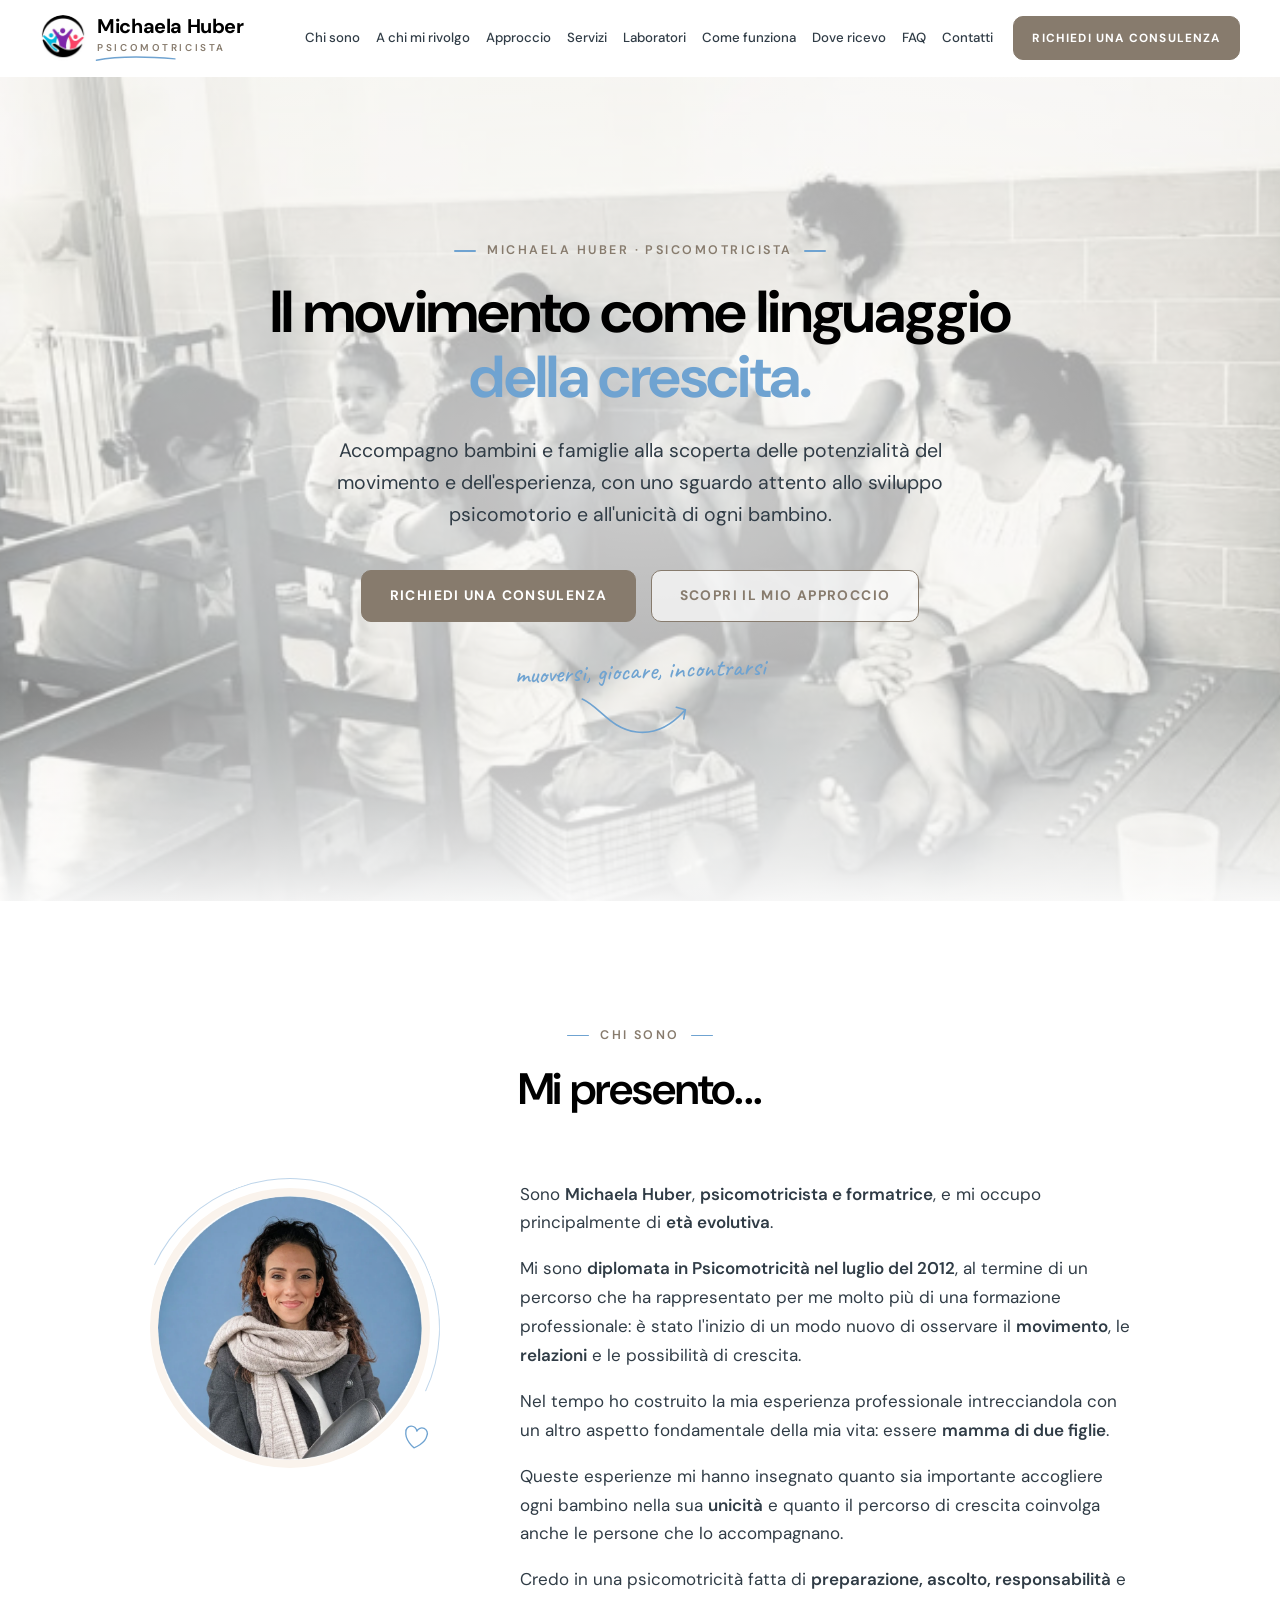
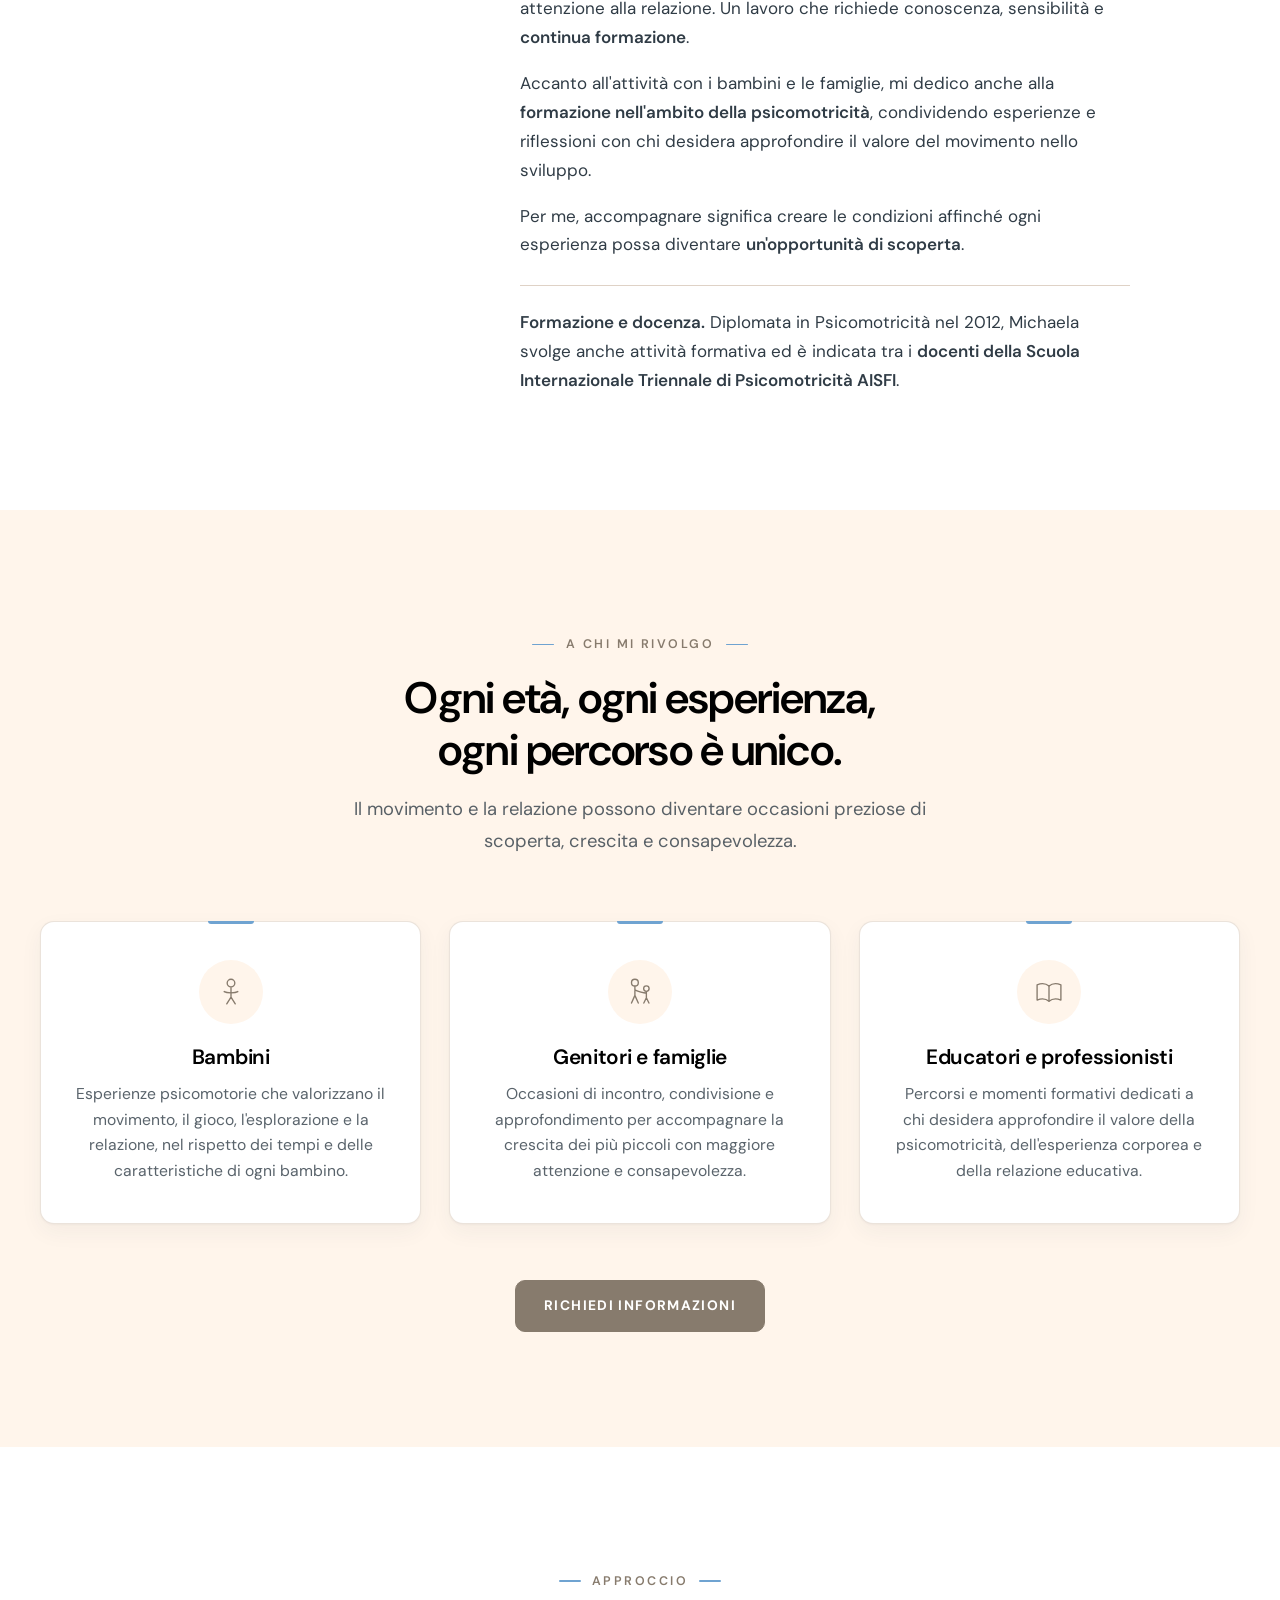
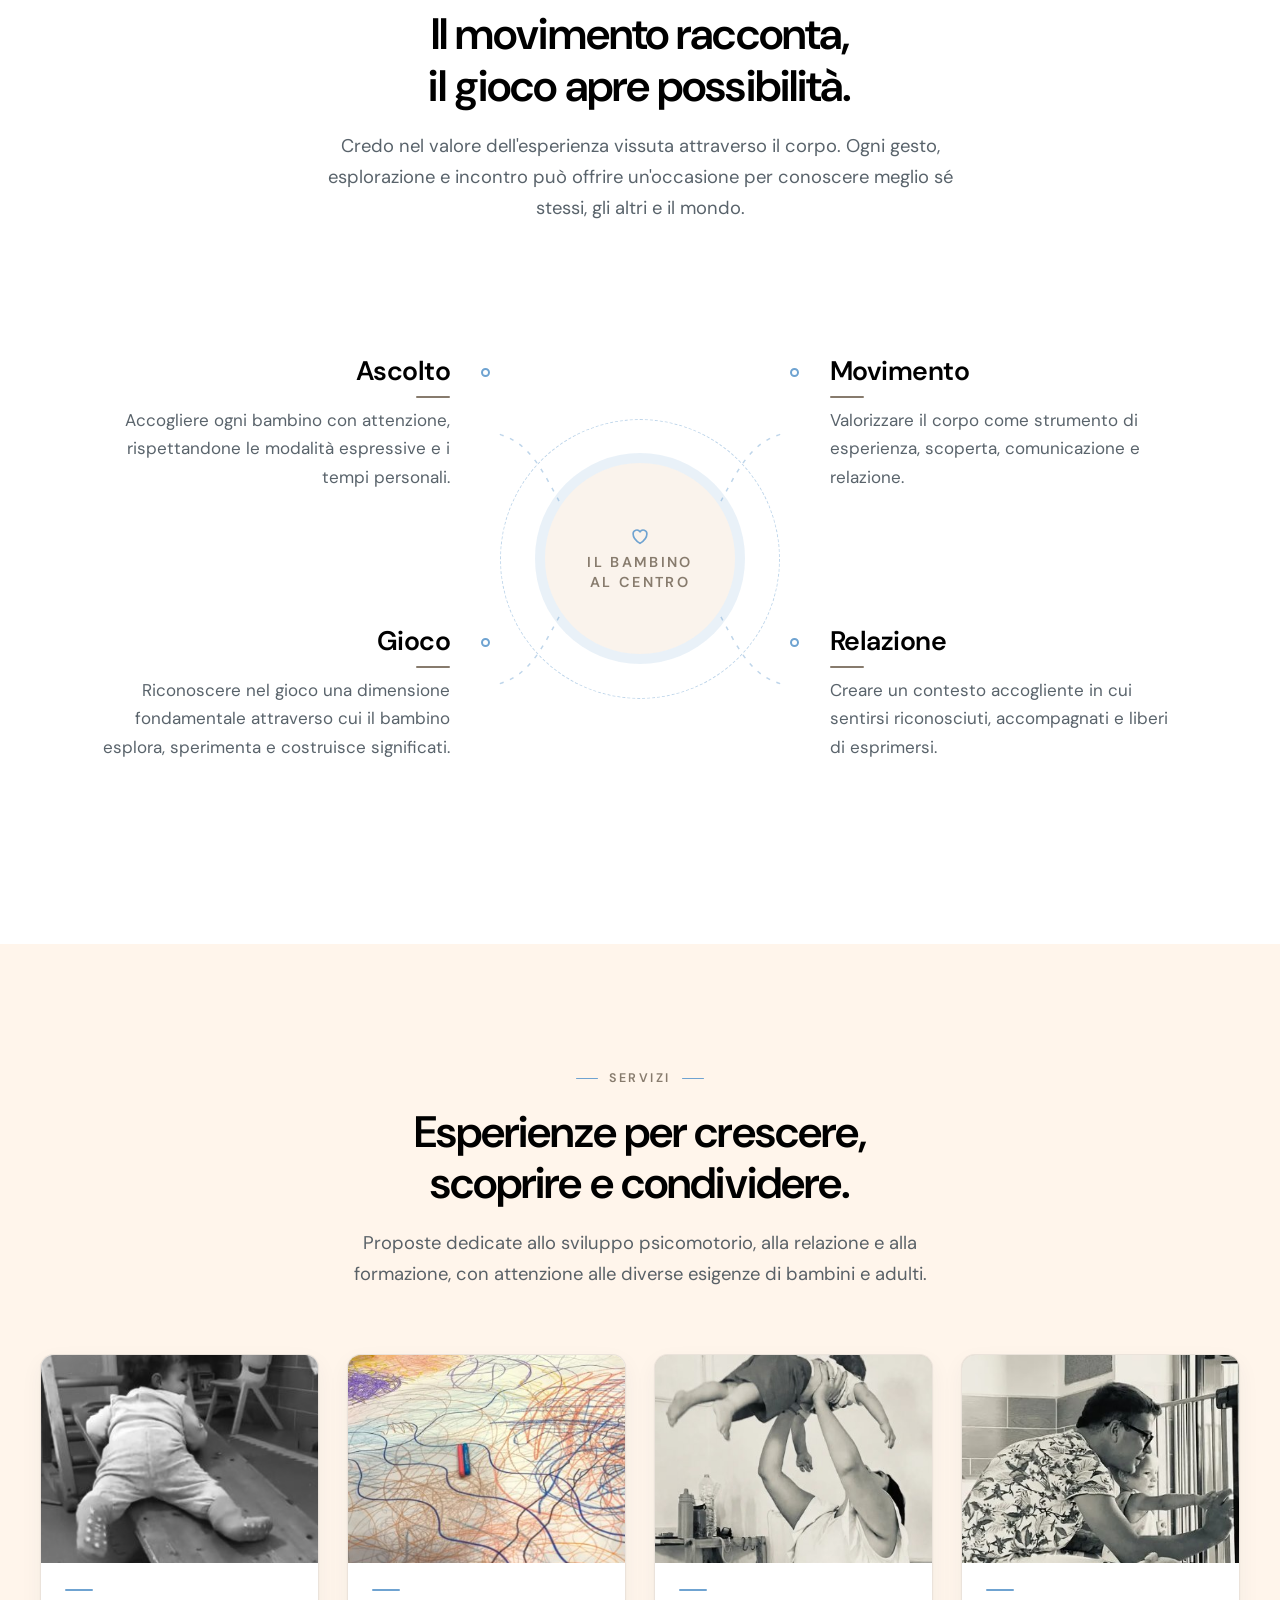
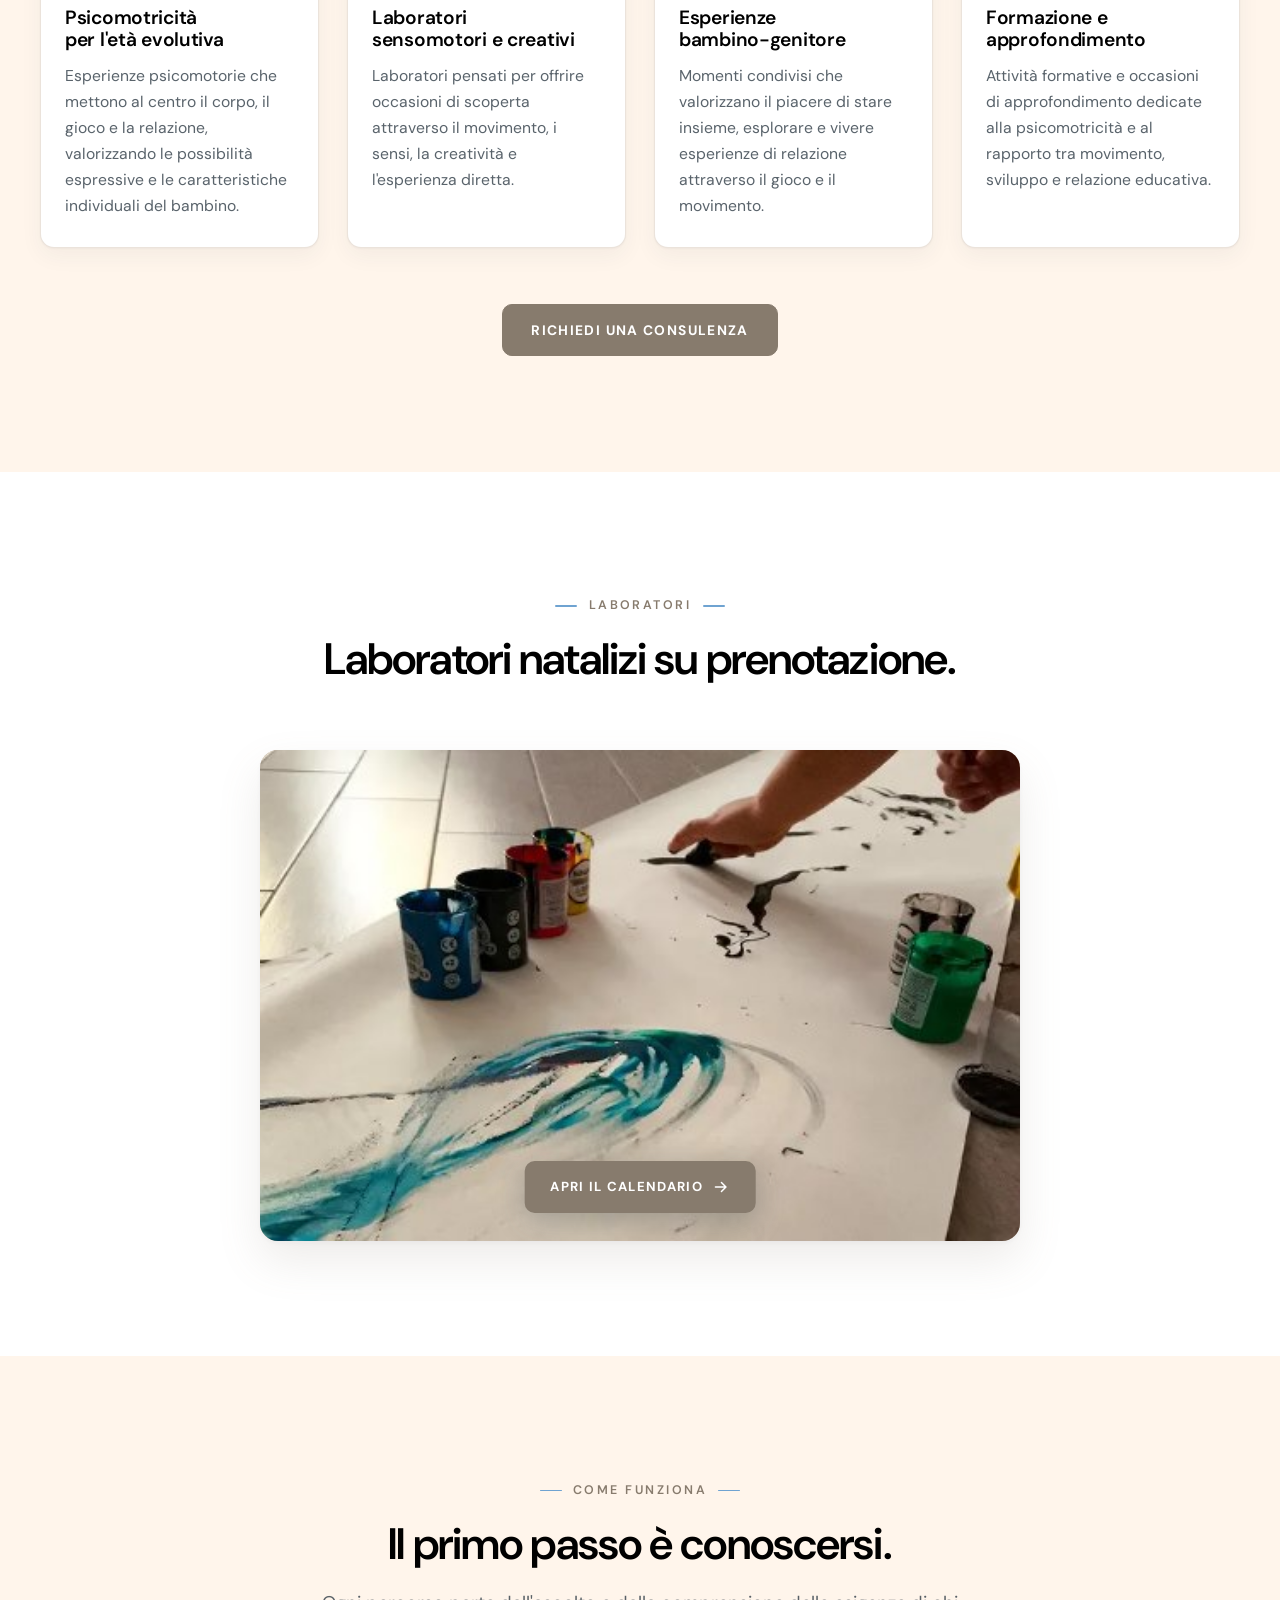
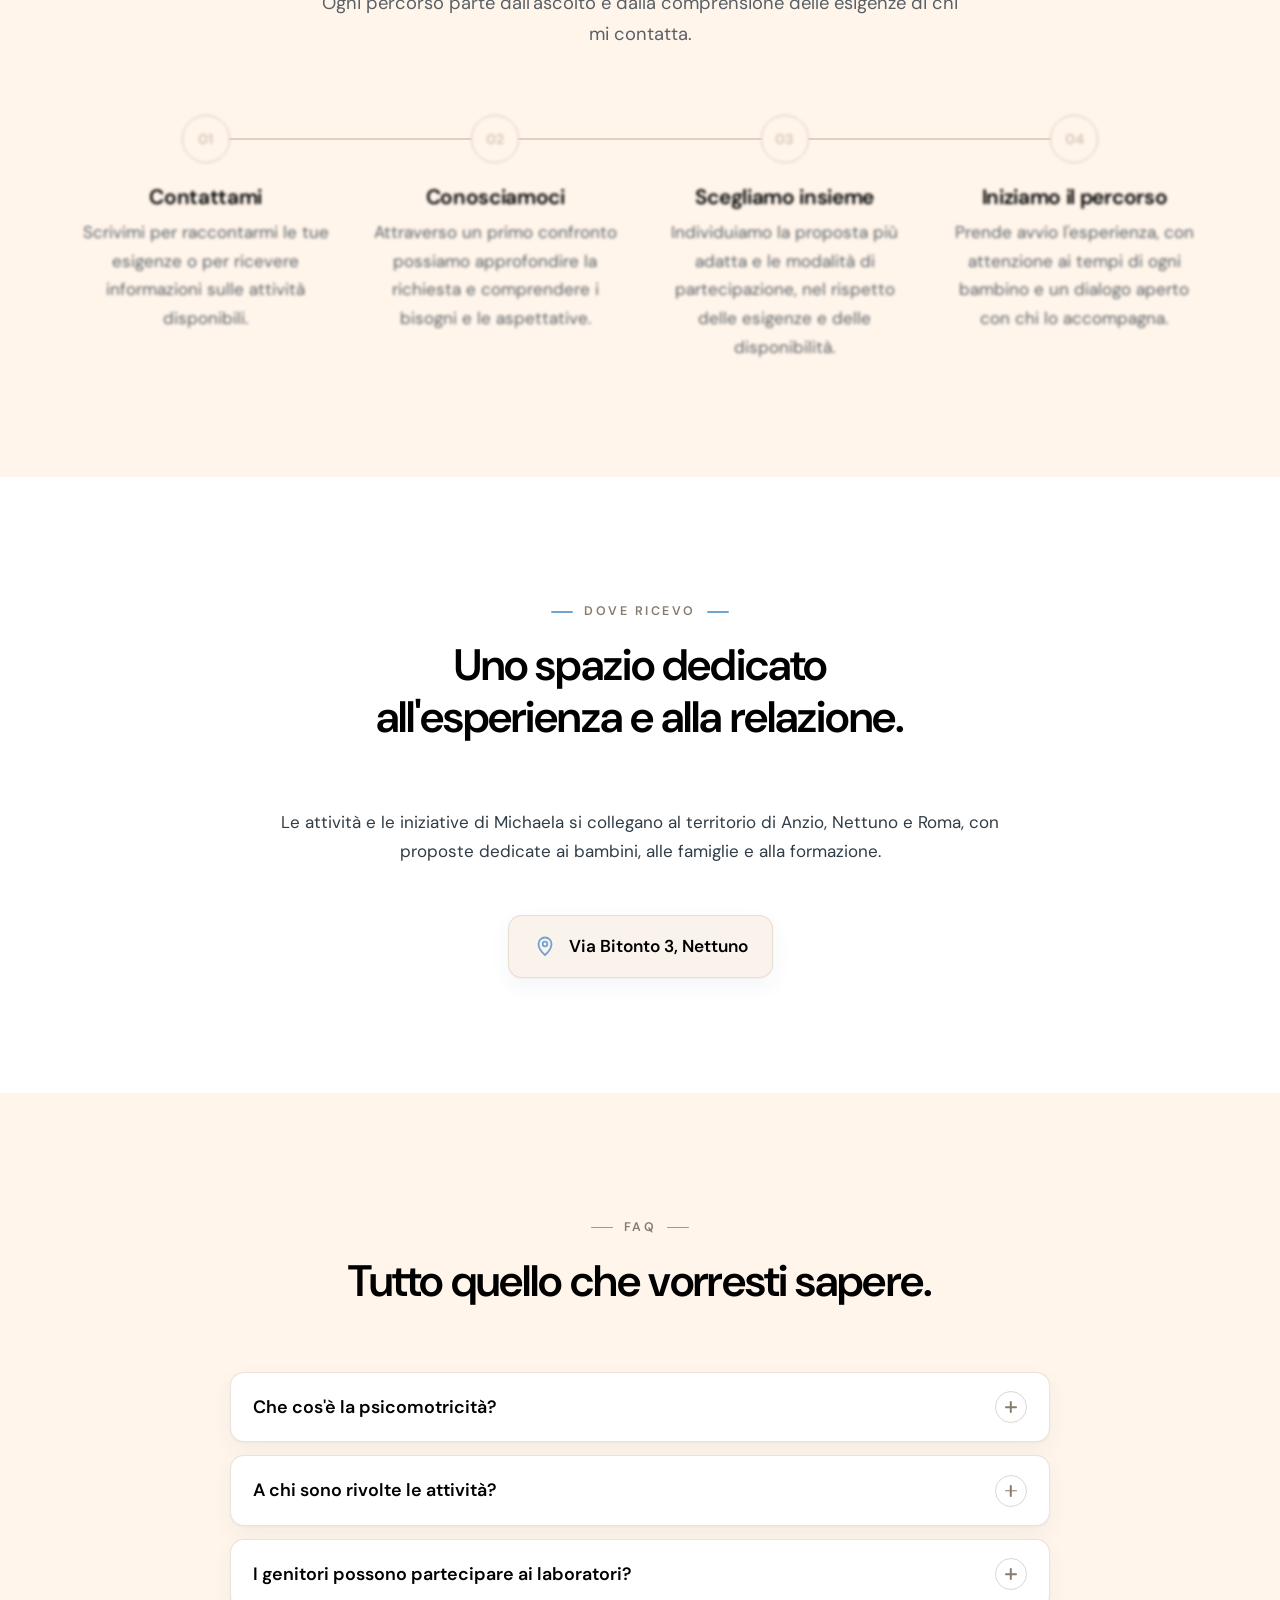
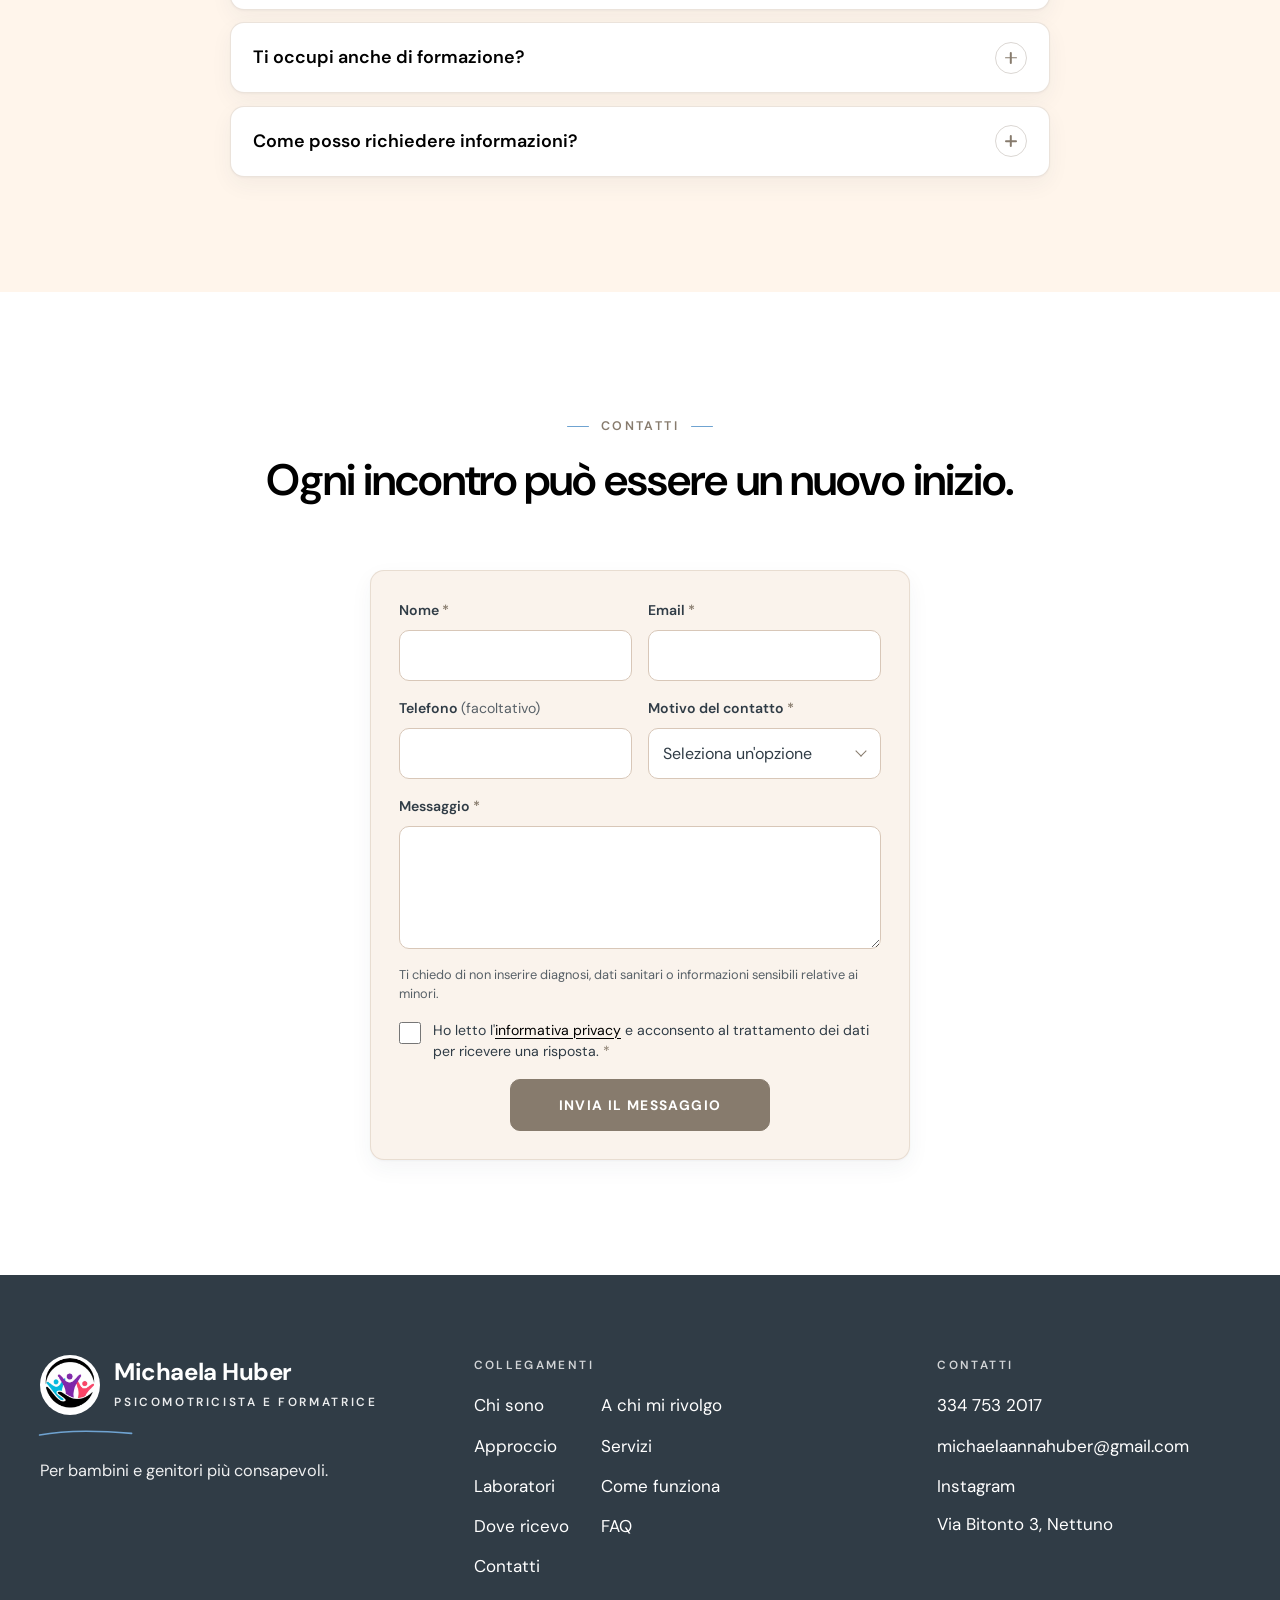
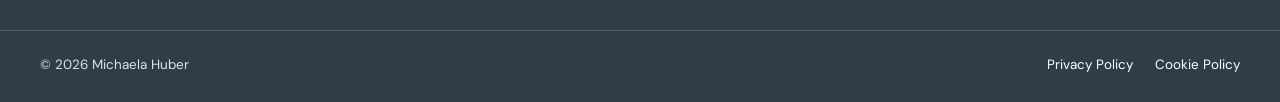
==== commit 64ea08d1: "Logo nell'header e nel footer accanto al nome Co-Authored-By: Claude Opus 5.5 <noreply@anthropic.com" ====
--- a/index.html
+++ b/index.html
@@ -48,9 +48,12 @@
 <header class="site-header" id="site-header">
   <div class="header-inner">
     <a href="#top" class="brand" aria-label="Michaela Huber, psicomotricista – torna all'inizio">
-      <span class="brand-name">Michaela Huber</span>
-      <span class="brand-role">Psicomotricista</span>
-      <svg class="brand-stroke" viewBox="0 0 120 12" aria-hidden="true" focusable="false"><path d="M2 8.5C30 3 72 2.5 117 6.5"/></svg>
+      <img class="brand-logo" src="assets/img/logo-simbolo.png" alt="" width="192" height="192">
+      <span class="brand-text">
+        <span class="brand-name">Michaela Huber</span>
+        <span class="brand-role">Psicomotricista</span>
+        <svg class="brand-stroke" viewBox="0 0 120 12" aria-hidden="true" focusable="false"><path d="M2 8.5C30 3 72 2.5 117 6.5"/></svg>
+      </span>
     </a>
 
     <nav class="main-nav" aria-label="Navigazione principale">
@@ -536,8 +539,13 @@
 <footer class="site-footer">
   <div class="container footer-inner">
     <div class="footer-brand">
-      <p class="footer-name">Michaela Huber</p>
-      <p class="footer-role">Psicomotricista e formatrice</p>
+      <div class="footer-id">
+        <img class="footer-logo" src="assets/img/logo-simbolo.png" alt="Logo di Michaela Huber, psicomotricista" width="192" height="192" loading="lazy">
+        <div>
+          <p class="footer-name">Michaela Huber</p>
+          <p class="footer-role">Psicomotricista e formatrice</p>
+        </div>
+      </div>
       <svg class="footer-stroke" viewBox="0 0 120 12" aria-hidden="true" focusable="false"><path d="M2 8.5C30 3 72 2.5 117 6.5"/></svg>
       <p class="footer-tagline">Per bambini e genitori più consapevoli.</p>
     </div>
--- a/assets/css/style.css
+++ b/assets/css/style.css
@@ -129,7 +129,9 @@
   display: flex; align-items: center; gap: 1.25rem; min-height: var(--header-h);
   max-width: 1440px; margin-inline: auto; padding-inline: var(--gutter);
 }
-.brand { position: relative; display: inline-flex; flex-direction: column; flex: none; text-decoration: none; padding-bottom: 6px; margin-right: auto; line-height: 1; }
+.brand { display: inline-flex; align-items: center; gap: .7rem; flex: none; text-decoration: none; margin-right: auto; line-height: 1; }
+.brand-logo { flex: none; width: 46px; height: 46px; border-radius: 50%; background: var(--white); }
+.brand-text { position: relative; display: inline-flex; flex-direction: column; padding-bottom: 6px; }
 .brand-name { font-size: 1.24rem; font-weight: 700; letter-spacing: -.02em; color: var(--black); white-space: nowrap; }
 .brand-role { margin-top: .38rem; font-size: .62rem; font-weight: 600; letter-spacing: .26em; text-transform: uppercase; color: var(--accent); }
 .brand-stroke { position: absolute; left: -2px; bottom: -4px; width: 82px; height: 9px; }
@@ -172,6 +174,10 @@
 }
 @media (min-width: 1100px) and (max-width: 1279px) {
   .brand-name { font-size: 1.1rem; }
+  .brand { gap: .5rem; }
+  .brand-logo { width: 38px; height: 38px; }
+  .header-inner { gap: .9rem; }
+  .nav-list { gap: .7rem; }
   .header-cta { padding-inline: .9rem; font-size: .68rem; letter-spacing: .07em; }
 }
 
@@ -492,7 +498,9 @@
 .footer-inner { display: grid; gap: 2.5rem; padding-bottom: 3rem; }
 .footer-name { margin: 0 !important; font-size: 1.5rem; font-weight: 700; letter-spacing: -.02em; line-height: 1.1; }
 .footer-role { margin: .45rem 0 0 !important; font-size: .74rem; font-weight: 600; letter-spacing: .22em; text-transform: uppercase; opacity: .9; }
-.footer-stroke { width: 96px; height: 10px; margin: .6rem 0 1.2rem -2px; }
+.footer-stroke { width: 96px; height: 10px; margin: .8rem 0 1.2rem -2px; }
+.footer-id { display: flex; align-items: center; gap: .9rem; }
+.footer-logo { flex: none; width: 60px; height: 60px; border-radius: 50%; background: var(--white); padding: 3px; }
 .footer-tagline { max-width: 300px; font-size: 1.02rem; opacity: .92; }
 .footer-title { margin-bottom: .9rem !important; font-size: .74rem; font-weight: 600; letter-spacing: .2em; text-transform: uppercase; opacity: .78; }
 .footer-col ul { list-style: none; display: grid; gap: .5rem; }
